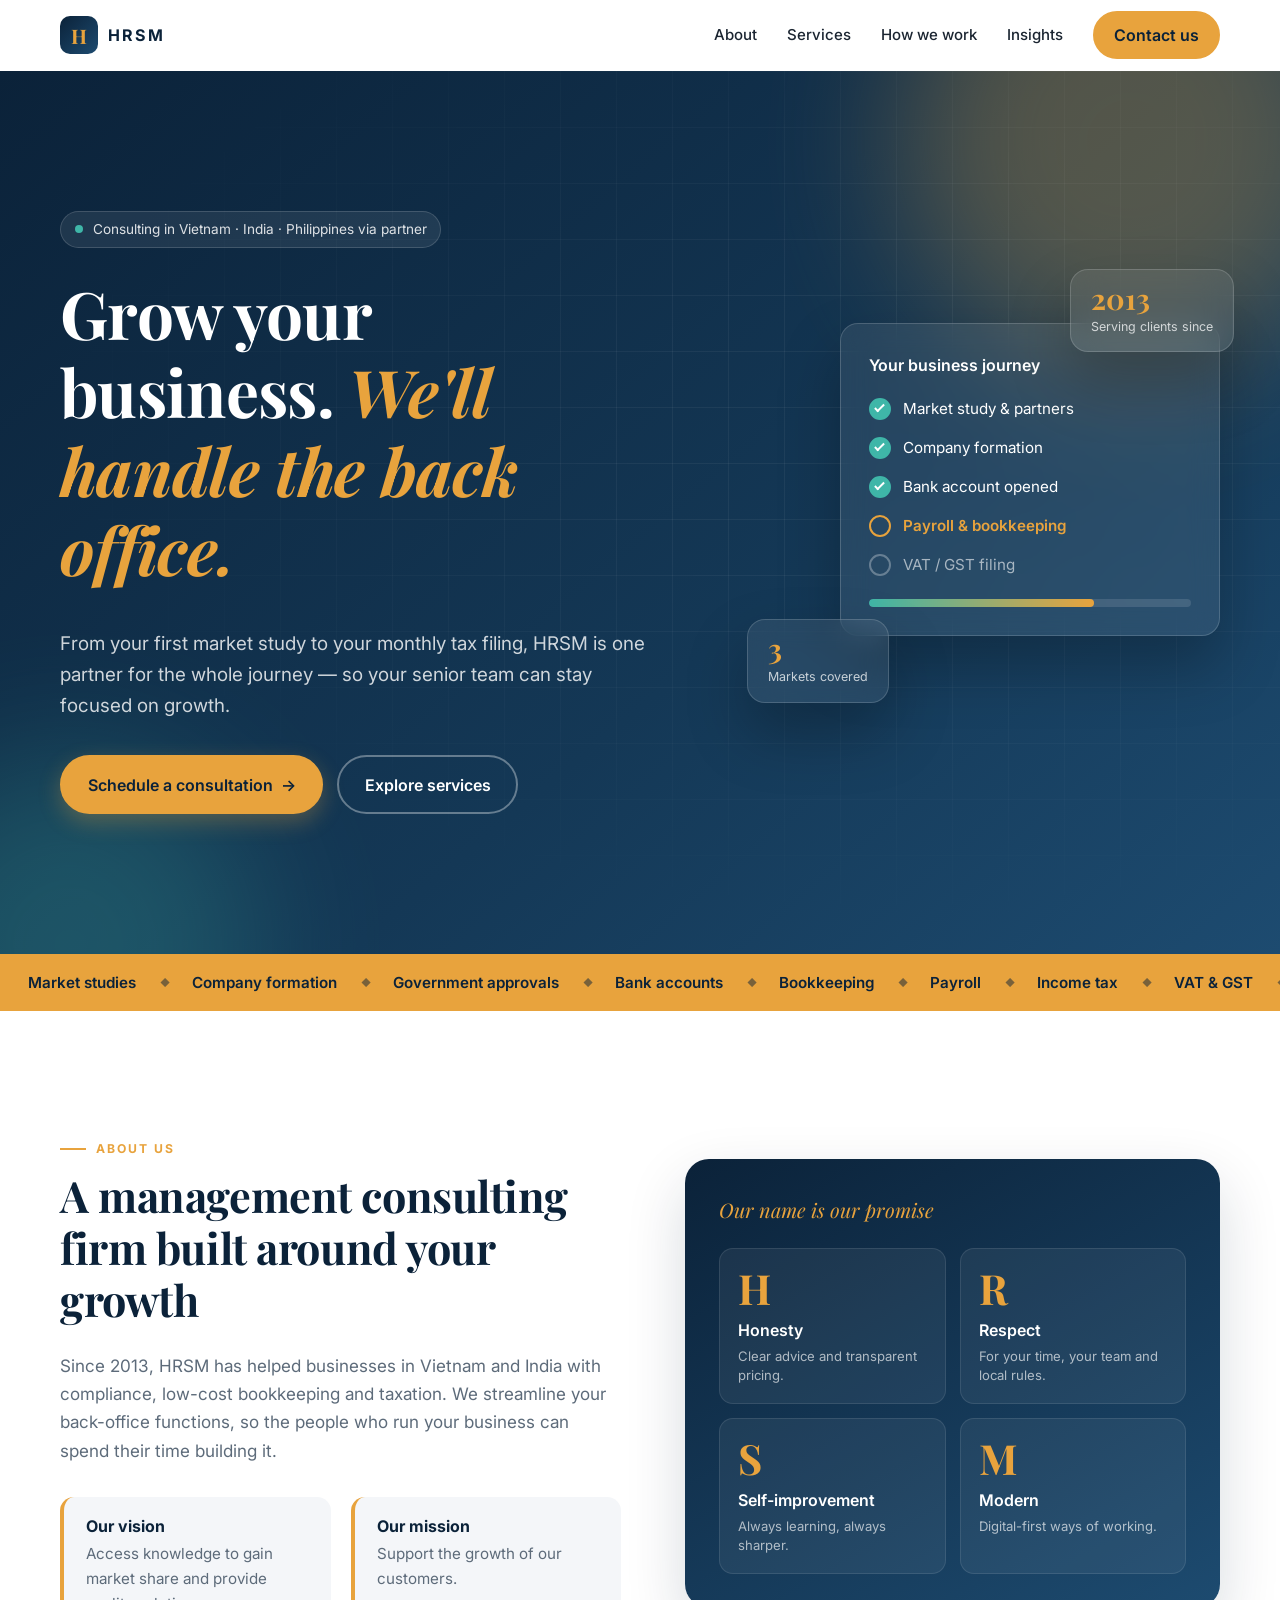
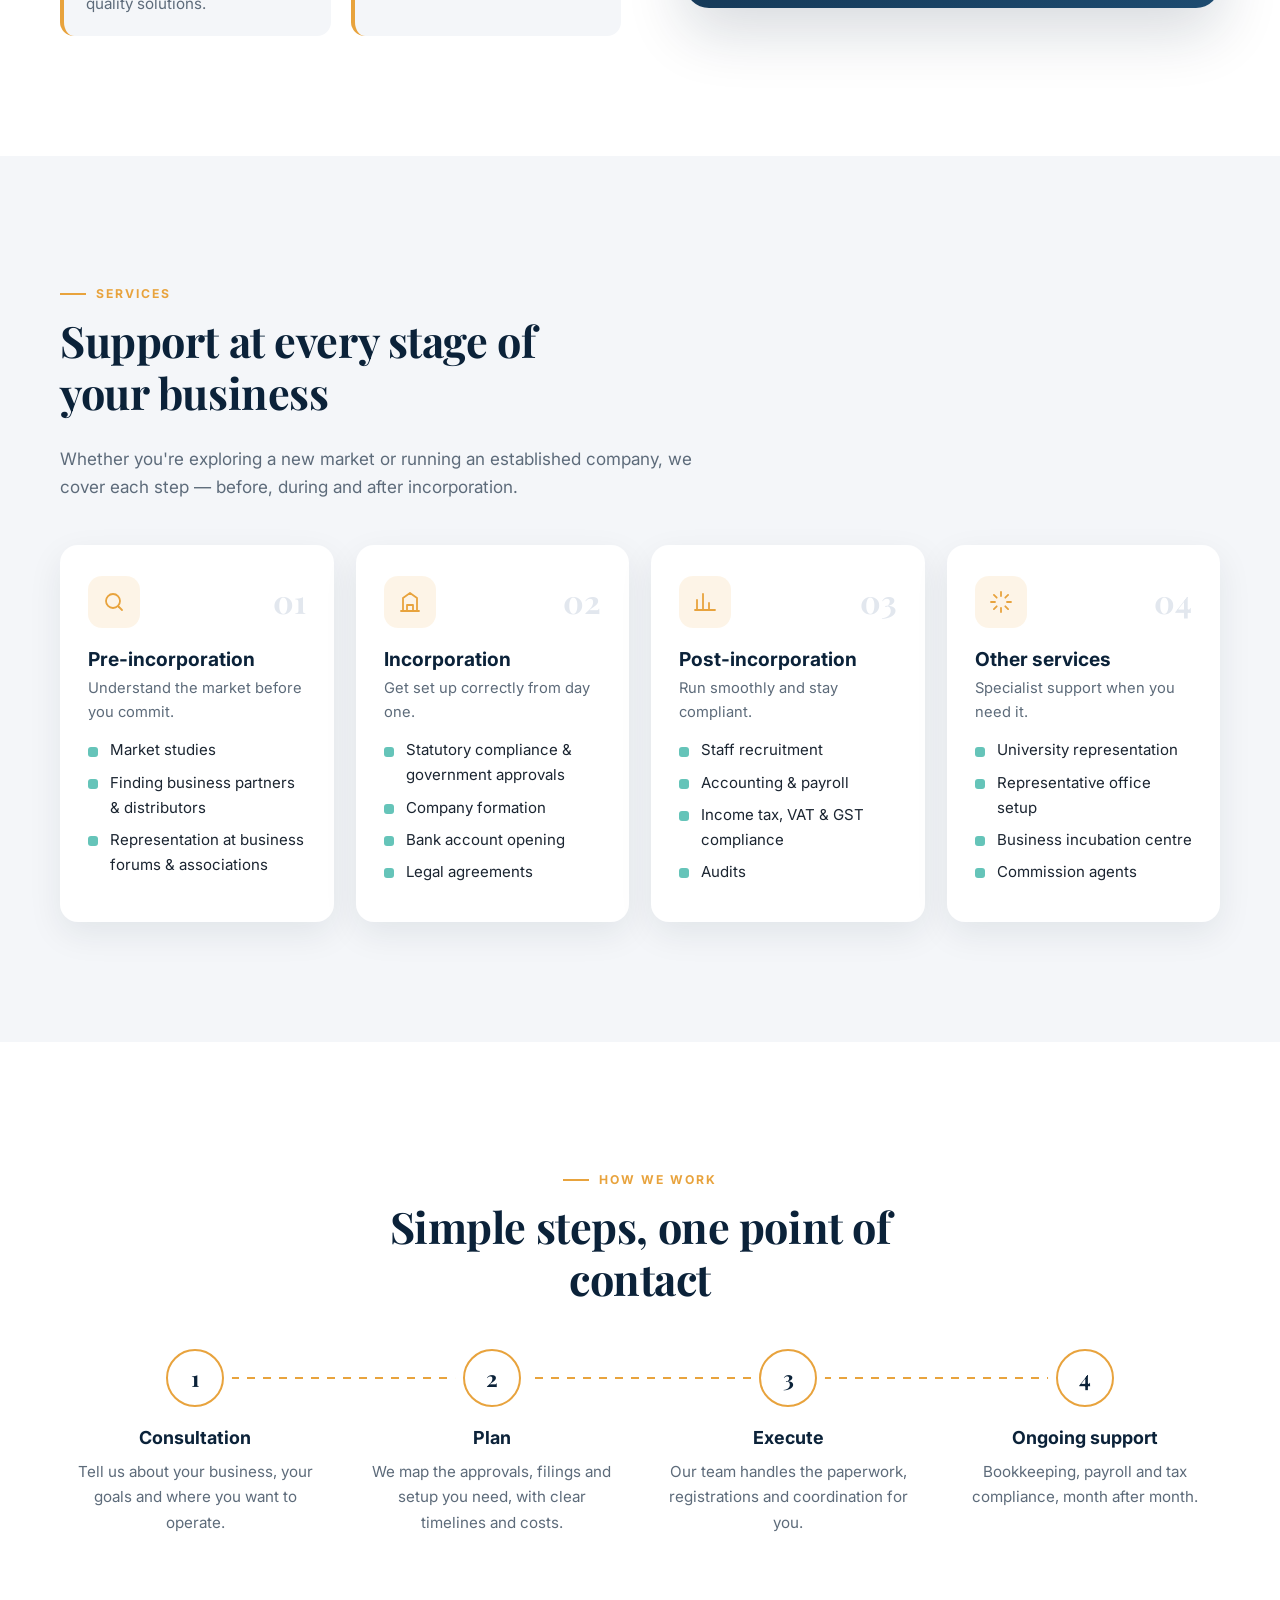
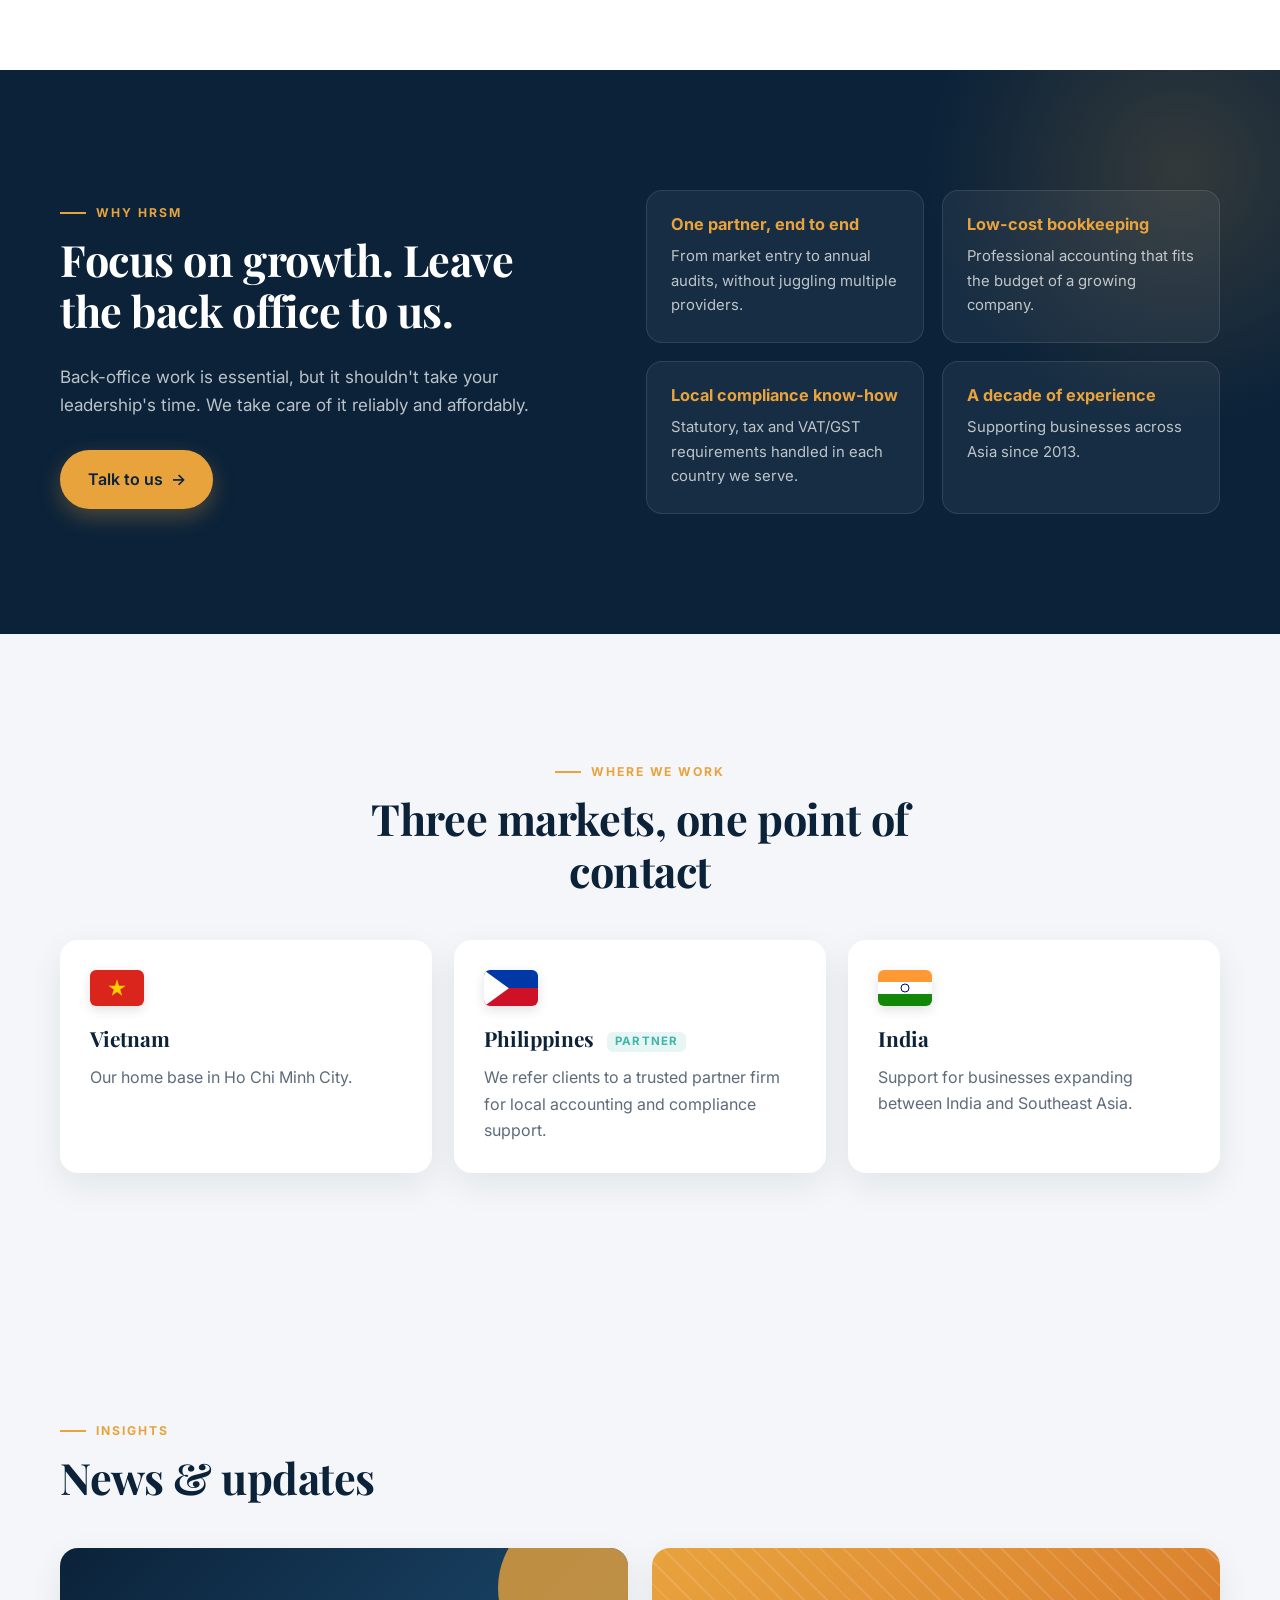
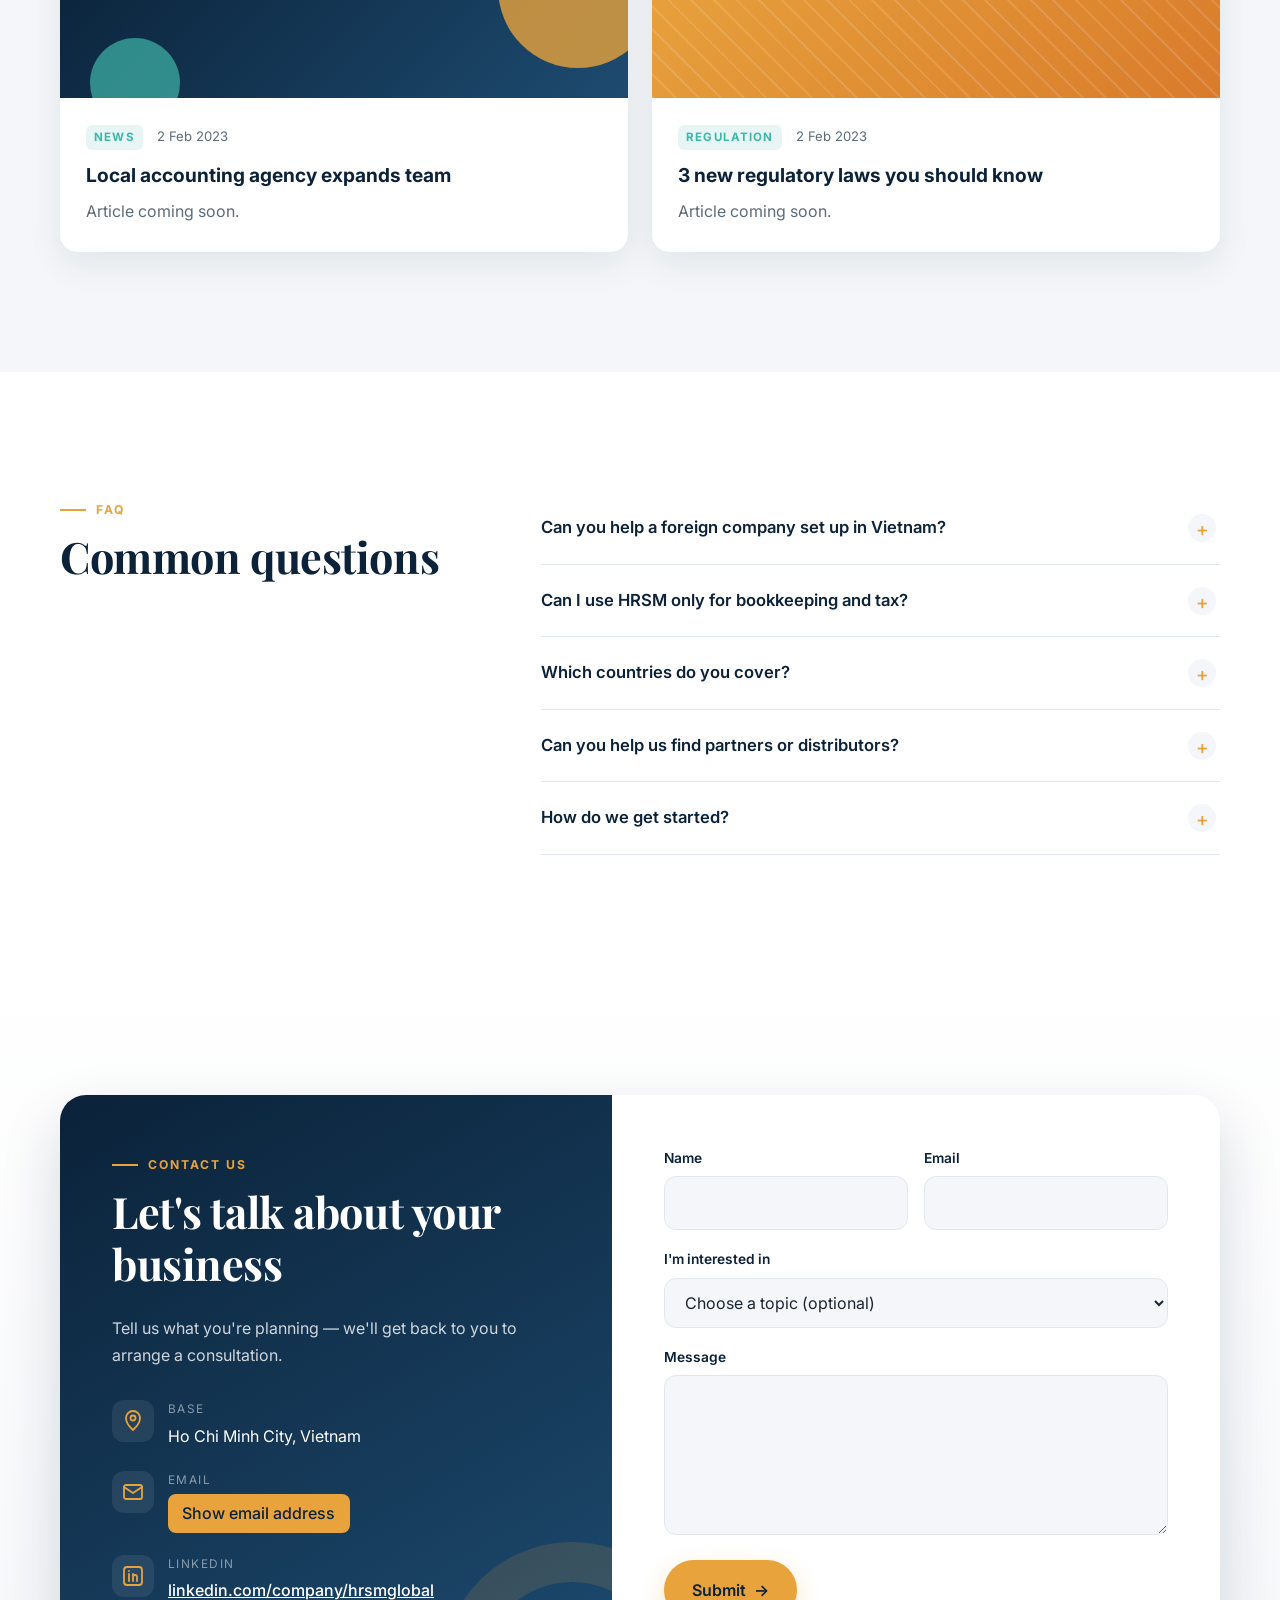
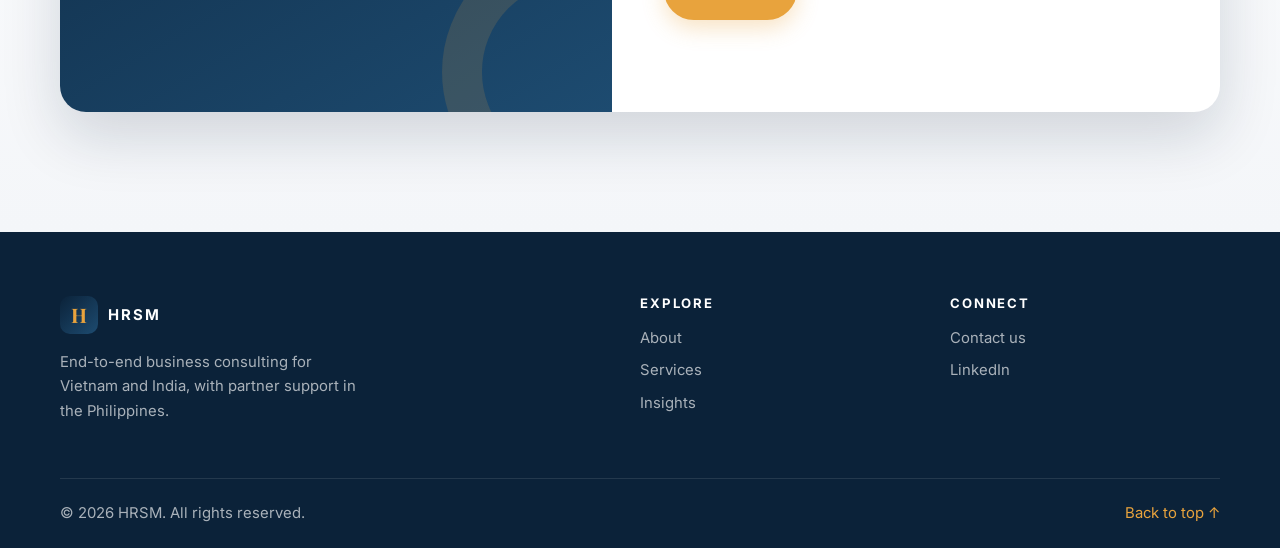
==== index.html @ 94ba3f68 "feat: remove team section until profiles are ready Co-Authored-By: Claude Opus 5.5 (1M context) <nor" ====
<!doctype html>
<html lang="en">
<head>
  <meta charset="utf-8">
  <meta name="viewport" content="width=device-width, initial-scale=1">
  <title>HRSM | End-to-end Business Consulting</title>
  <meta name="description" content="HRSM is a management consulting firm since 2013 serving clients in Vietnam and India, with partner support in the Philippines — market entry, company formation, bookkeeping, payroll and tax compliance.">
  <link rel="icon" href="assets/favicon.svg" type="image/svg+xml">
  <link rel="preconnect" href="https://fonts.googleapis.com">
  <link rel="preconnect" href="https://fonts.gstatic.com" crossorigin>
  <link href="https://fonts.googleapis.com/css2?family=Inter:wght@400;500;600;700&family=Playfair+Display:ital,wght@0,600;0,700;1,600&display=swap" rel="stylesheet">
  <link rel="stylesheet" href="css/styles.css">
  <script>document.documentElement.classList.add('js');</script>
</head>
<body>

<header class="site-header" id="top">
  <div class="container nav">
    <a href="#top" class="brand" aria-label="HRSM home">
      <span class="brand-mark">H</span><span class="brand-text">HRSM</span>
    </a>
    <button class="nav-toggle" aria-expanded="false" aria-controls="nav-menu" aria-label="Open menu">
      <span></span><span></span><span></span>
    </button>
    <nav id="nav-menu" class="nav-menu">
      <a href="#about">About</a>
      <a href="#services">Services</a>
      <a href="#process">How we work</a>
      <a href="#publications">Insights</a>
      <a href="#contact" class="btn btn-small">Contact us</a>
    </nav>
  </div>
</header>

<main>
  <!-- HERO -->
  <section class="hero">
    <div class="hero-bg" aria-hidden="true">
      <span class="blob blob-1"></span>
      <span class="blob blob-2"></span>
      <span class="grid-lines"></span>
    </div>
    <div class="container hero-inner">
      <div class="hero-copy">
        <p class="pill"><span class="dot"></span> Consulting in Vietnam · India · Philippines via partner</p>
        <h1>Grow your business. <em>We'll handle the back office.</em></h1>
        <p class="lead">From your first market study to your monthly tax filing, HRSM is one partner for the whole journey — so your senior team can stay focused on growth.</p>
        <div class="hero-actions">
          <a href="#contact" class="btn">Schedule a consultation <span aria-hidden="true">→</span></a>
          <a href="#services" class="btn btn-ghost">Explore services</a>
        </div>
      </div>

      <div class="hero-visual" aria-hidden="true">
        <div class="glass-card main-card">
          <p class="gc-title">Your business journey</p>
          <ol class="gc-steps">
            <li class="done"><span></span>Market study &amp; partners</li>
            <li class="done"><span></span>Company formation</li>
            <li class="done"><span></span>Bank account opened</li>
            <li class="active"><span></span>Payroll &amp; bookkeeping</li>
            <li><span></span>VAT / GST filing</li>
          </ol>
          <div class="gc-bar"><span></span></div>
        </div>
        <div class="glass-card badge-card float-a">
          <strong>2013</strong><small>Serving clients since</small>
        </div>
        <div class="glass-card badge-card float-b">
          <strong>3</strong><small>Markets covered</small>
        </div>
      </div>
    </div>
  </section>

  <!-- MARQUEE -->
  <div class="marquee" aria-label="Our areas of work">
    <div class="marquee-track">
      <span>Market studies</span><span>Company formation</span><span>Government approvals</span><span>Bank accounts</span><span>Bookkeeping</span><span>Payroll</span><span>Income tax</span><span>VAT &amp; GST</span><span>Audits</span><span>Recruitment</span><span>Representative offices</span><span>Business incubation</span>
      <span aria-hidden="true">Market studies</span><span aria-hidden="true">Company formation</span><span aria-hidden="true">Government approvals</span><span aria-hidden="true">Bank accounts</span><span aria-hidden="true">Bookkeeping</span><span aria-hidden="true">Payroll</span><span aria-hidden="true">Income tax</span><span aria-hidden="true">VAT &amp; GST</span><span aria-hidden="true">Audits</span><span aria-hidden="true">Recruitment</span><span aria-hidden="true">Representative offices</span><span aria-hidden="true">Business incubation</span>
    </div>
  </div>

  <!-- ABOUT / VALUES -->
  <section id="about" class="section">
    <div class="container about-grid">
      <div class="fade">
        <p class="eyebrow">About us</p>
        <h2>A management consulting firm built around your growth</h2>
        <p class="body-lg">Since 2013, HRSM has helped businesses in Vietnam and India with compliance, low-cost bookkeeping and taxation. We streamline your back-office functions, so the people who run your business can spend their time building it.</p>
        <div class="vm">
          <div>
            <h3>Our vision</h3>
            <p>Access knowledge to gain market share and provide quality solutions.</p>
          </div>
          <div>
            <h3>Our mission</h3>
            <p>Support the growth of our customers.</p>
          </div>
        </div>
      </div>

      <div class="values-wrap fade">
        <p class="values-caption">Our name is our promise</p>
        <div class="values-grid">
          <div class="value"><span class="letter">H</span><span class="word">Honesty</span><small>Clear advice and transparent pricing.</small></div>
          <div class="value"><span class="letter">R</span><span class="word">Respect</span><small>For your time, your team and local rules.</small></div>
          <div class="value"><span class="letter">S</span><span class="word">Self-improvement</span><small>Always learning, always sharper.</small></div>
          <div class="value"><span class="letter">M</span><span class="word">Modern</span><small>Digital-first ways of working.</small></div>
        </div>
      </div>
    </div>
  </section>

  <!-- SERVICES -->
  <section id="services" class="section section-alt">
    <div class="container">
      <div class="section-head fade">
        <p class="eyebrow">Services</p>
        <h2>Support at every stage of your business</h2>
        <p class="body-lg">Whether you're exploring a new market or running an established company, we cover each step — before, during and after incorporation.</p>
      </div>
      <div class="cards">
        <article class="card fade">
          <div class="card-top">
            <span class="icon"><svg viewBox="0 0 24 24"><circle cx="11" cy="11" r="7"/><path d="m20 20-3.5-3.5"/></svg></span>
            <span class="card-num">01</span>
          </div>
          <h3>Pre-incorporation</h3>
          <p class="card-sub">Understand the market before you commit.</p>
          <ul>
            <li>Market studies</li>
            <li>Finding business partners &amp; distributors</li>
            <li>Representation at business forums &amp; associations</li>
          </ul>
        </article>
        <article class="card fade">
          <div class="card-top">
            <span class="icon"><svg viewBox="0 0 24 24"><path d="M3 21h18M5 21V8l7-5 7 5v13M9 21v-6h6v6"/></svg></span>
            <span class="card-num">02</span>
          </div>
          <h3>Incorporation</h3>
          <p class="card-sub">Get set up correctly from day one.</p>
          <ul>
            <li>Statutory compliance &amp; government approvals</li>
            <li>Company formation</li>
            <li>Bank account opening</li>
            <li>Legal agreements</li>
          </ul>
        </article>
        <article class="card fade">
          <div class="card-top">
            <span class="icon"><svg viewBox="0 0 24 24"><path d="M4 20V10M10 20V4M16 20v-7M22 20H2"/></svg></span>
            <span class="card-num">03</span>
          </div>
          <h3>Post-incorporation</h3>
          <p class="card-sub">Run smoothly and stay compliant.</p>
          <ul>
            <li>Staff recruitment</li>
            <li>Accounting &amp; payroll</li>
            <li>Income tax, VAT &amp; GST compliance</li>
            <li>Audits</li>
          </ul>
        </article>
        <article class="card fade">
          <div class="card-top">
            <span class="icon"><svg viewBox="0 0 24 24"><path d="M12 2v4M12 18v4M4.9 4.9l2.8 2.8M16.3 16.3l2.8 2.8M2 12h4M18 12h4M4.9 19.1l2.8-2.8M16.3 7.7l2.8-2.8"/></svg></span>
            <span class="card-num">04</span>
          </div>
          <h3>Other services</h3>
          <p class="card-sub">Specialist support when you need it.</p>
          <ul>
            <li>University representation</li>
            <li>Representative office setup</li>
            <li>Business incubation centre</li>
            <li>Commission agents</li>
          </ul>
        </article>
      </div>
    </div>
  </section>

  <!-- PROCESS -->
  <section id="process" class="section">
    <div class="container">
      <div class="section-head center fade">
        <p class="eyebrow">How we work</p>
        <h2>Simple steps, one point of contact</h2>
      </div>
      <ol class="steps">
        <li class="step fade">
          <span class="step-num">1</span>
          <h3>Consultation</h3>
          <p>Tell us about your business, your goals and where you want to operate.</p>
        </li>
        <li class="step fade">
          <span class="step-num">2</span>
          <h3>Plan</h3>
          <p>We map the approvals, filings and setup you need, with clear timelines and costs.</p>
        </li>
        <li class="step fade">
          <span class="step-num">3</span>
          <h3>Execute</h3>
          <p>Our team handles the paperwork, registrations and coordination for you.</p>
        </li>
        <li class="step fade">
          <span class="step-num">4</span>
          <h3>Ongoing support</h3>
          <p>Bookkeeping, payroll and tax compliance, month after month.</p>
        </li>
      </ol>
    </div>
  </section>

  <!-- WHY US (dark) -->
  <section class="section why">
    <div class="container why-grid">
      <div class="fade">
        <p class="eyebrow">Why HRSM</p>
        <h2>Focus on growth. Leave the back office to us.</h2>
        <p class="body-lg">Back-office work is essential, but it shouldn't take your leadership's time. We take care of it reliably and affordably.</p>
        <a href="#contact" class="btn">Talk to us <span aria-hidden="true">→</span></a>
      </div>
      <div class="why-list">
        <div class="why-item fade">
          <h3>One partner, end to end</h3>
          <p>From market entry to annual audits, without juggling multiple providers.</p>
        </div>
        <div class="why-item fade">
          <h3>Low-cost bookkeeping</h3>
          <p>Professional accounting that fits the budget of a growing company.</p>
        </div>
        <div class="why-item fade">
          <h3>Local compliance know-how</h3>
          <p>Statutory, tax and VAT/GST requirements handled in each country we serve.</p>
        </div>
        <div class="why-item fade">
          <h3>A decade of experience</h3>
          <p>Supporting businesses across Asia since 2013.</p>
        </div>
      </div>
    </div>
  </section>

  <!-- COUNTRIES -->
  <section class="section section-alt">
    <div class="container">
      <div class="section-head center fade">
        <p class="eyebrow">Where we work</p>
        <h2>Three markets, one point of contact</h2>
      </div>
      <div class="countries">
        <article class="country fade">
          <span class="flag flag-vn" aria-hidden="true"></span>
          <h3>Vietnam</h3>
          <p>Our home base in Ho Chi Minh City.</p>
        </article>
        <article class="country fade">
          <span class="flag flag-ph" aria-hidden="true"></span>
          <h3>Philippines <span class="tag">Partner</span></h3>
          <p>We refer clients to a trusted partner firm for local accounting and compliance support.</p>
        </article>
        <article class="country fade">
          <span class="flag flag-in" aria-hidden="true"></span>
          <h3>India</h3>
          <p>Support for businesses expanding between India and Southeast Asia.</p>
        </article>
      </div>
    </div>
  </section>


  <!-- PUBLICATIONS -->
  <section id="publications" class="section section-alt">
    <div class="container">
      <div class="section-head fade">
        <p class="eyebrow">Insights</p>
        <h2>News &amp; updates</h2>
      </div>
      <div class="posts">
        <article class="post fade">
          <div class="post-art art-1" aria-hidden="true"></div>
          <div class="post-body">
            <span class="tag">News</span>
            <time datetime="2023-02-02">2 Feb 2023</time>
            <h3>Local accounting agency expands team</h3>
            <p class="muted">Article coming soon.</p>
          </div>
        </article>
        <article class="post fade">
          <div class="post-art art-2" aria-hidden="true"></div>
          <div class="post-body">
            <span class="tag">Regulation</span>
            <time datetime="2023-02-02">2 Feb 2023</time>
            <h3>3 new regulatory laws you should know</h3>
            <p class="muted">Article coming soon.</p>
          </div>
        </article>
      </div>
    </div>
  </section>

  <!-- FAQ -->
  <section class="section">
    <div class="container faq-wrap">
      <div class="section-head fade">
        <p class="eyebrow">FAQ</p>
        <h2>Common questions</h2>
      </div>
      <div class="faq fade">
        <details>
          <summary>Can you help a foreign company set up in Vietnam?</summary>
          <p>Yes. We support the full incorporation process — statutory compliance, government approvals, company formation, bank account opening and legal agreements.</p>
        </details>
        <details>
          <summary>Can I use HRSM only for bookkeeping and tax?</summary>
          <p>Absolutely. Many clients come to us for ongoing accounting, payroll, income tax and VAT/GST compliance alone.</p>
        </details>
        <details>
          <summary>Which countries do you cover?</summary>
          <p>We work directly with clients in Vietnam and India. For the Philippines, we refer you to a trusted partner firm.</p>
        </details>
        <details>
          <summary>Can you help us find partners or distributors?</summary>
          <p>Yes. Our pre-incorporation services include market studies, finding business partners and distributors, and representation at business forums and associations.</p>
        </details>
        <details>
          <summary>How do we get started?</summary>
          <p>Send us a message using the form below. We'll arrange a consultation to understand your needs.</p>
        </details>
      </div>
    </div>
  </section>

  <!-- CONTACT -->
  <section id="contact" class="section contact">
    <div class="container">
      <div class="contact-card fade">
        <div class="contact-info">
          <p class="eyebrow">Contact us</p>
          <h2>Let's talk about your business</h2>
          <p>Tell us what you're planning — we'll get back to you to arrange a consultation.</p>
          <ul class="contact-list">
            <li>
              <span class="ci-icon" aria-hidden="true"><svg viewBox="0 0 24 24"><path d="M12 21s-7-6.2-7-12a7 7 0 0 1 14 0c0 5.8-7 12-7 12z"/><circle cx="12" cy="9" r="2.5"/></svg></span>
              <div>
                <span class="label">Base</span>
                <address>Ho Chi Minh City, Vietnam</address>
              </div>
            </li>
            <li>
              <span class="ci-icon" aria-hidden="true"><svg viewBox="0 0 24 24"><rect x="3" y="5" width="18" height="14" rx="2"/><path d="m3 7 9 6 9-6"/></svg></span>
              <div>
                <span class="label">Email</span>
                <!-- Address lives only in js/main.js (encoded) and is shown after a real click -->
                <button type="button" class="reveal" id="email-reveal">Show email address</button>
              </div>
            </li>
            <li>
              <span class="ci-icon" aria-hidden="true"><svg viewBox="0 0 24 24"><rect x="3" y="3" width="18" height="18" rx="3"/><path d="M8 10v7M8 7v.01M12 17v-4a2 2 0 0 1 4 0v4M12 10v7"/></svg></span>
              <div>
                <span class="label">LinkedIn</span>
                <a href="https://www.linkedin.com/company/hrsmglobal" target="_blank" rel="noopener">linkedin.com/company/hrsmglobal</a>
              </div>
            </li>
          </ul>
        </div>

        <form class="contact-form" id="contact-form" novalidate>
          <!-- Honeypot: hidden from people, bots fill it in and get ignored -->
          <div class="hp" aria-hidden="true">
            <label for="website">Leave this empty</label>
            <input id="website" name="website" type="text" tabindex="-1" autocomplete="off">
          </div>
          <div class="field-row">
            <div class="field">
              <label for="name">Name</label>
              <input id="name" name="name" type="text" autocomplete="name" required>
            </div>
            <div class="field">
              <label for="email">Email</label>
              <input id="email" name="email" type="email" autocomplete="email" required>
            </div>
          </div>
          <div class="field">
            <label for="subject">I'm interested in</label>
            <select id="subject" name="subject">
              <option value="">Choose a topic (optional)</option>
              <option>Market entry / pre-incorporation</option>
              <option>Company formation</option>
              <option>Accounting &amp; payroll</option>
              <option>Tax, VAT &amp; GST compliance</option>
              <option>Recruitment</option>
              <option>Other</option>
            </select>
          </div>
          <div class="field">
            <label for="message">Message</label>
            <textarea id="message" name="message" rows="5" required></textarea>
          </div>
          <button type="submit" class="btn">Submit <span aria-hidden="true">→</span></button>
          <p class="form-status" role="status" aria-live="polite"></p>
        </form>
      </div>
    </div>
  </section>
</main>

<footer class="site-footer">
  <div class="container footer-grid">
    <div>
      <a href="#top" class="brand brand-light">
        <span class="brand-mark">H</span><span class="brand-text">HRSM</span>
      </a>
      <p>End-to-end business consulting for Vietnam and India, with partner support in the Philippines.</p>
    </div>
    <div>
      <h4>Explore</h4>
      <a href="#about">About</a>
      <a href="#services">Services</a>
      <a href="#publications">Insights</a>
    </div>
    <div>
      <h4>Connect</h4>
      <a href="#contact">Contact us</a>
      <a href="https://www.linkedin.com/company/hrsmglobal" target="_blank" rel="noopener">LinkedIn</a>
    </div>
  </div>
  <div class="container footer-bottom">
    <p>&copy; <span id="year">2026</span> HRSM. All rights reserved.</p>
    <a href="#top">Back to top ↑</a>
  </div>
</footer>

<script src="js/main.js" defer></script>
</body>
</html>
---- css/styles.css ----
:root {
  --navy: #0b2239;
  --navy-2: #143856;
  --navy-3: #1d4b70;
  --gold: #e8a33d;
  --gold-2: #f4c27a;
  --teal: #3fb6a8;
  --ink: #1b2531;
  --muted: #5d6b7a;
  --bg: #ffffff;
  --bg-alt: #f4f6f9;
  --line: #e2e7ee;
  --radius: 18px;
  --shadow: 0 12px 34px rgba(11, 34, 57, 0.08);
  --shadow-lg: 0 24px 60px rgba(11, 34, 57, 0.16);
  --serif: "Playfair Display", Georgia, serif;
  --sans: "Inter", system-ui, -apple-system, "Segoe UI", sans-serif;
  --ease: cubic-bezier(.2, .7, .2, 1);
}

*, *::before, *::after { box-sizing: border-box; }
html { scroll-behavior: smooth; scroll-padding-top: 80px; }
body {
  margin: 0;
  font-family: var(--sans);
  color: var(--ink);
  background: var(--bg);
  line-height: 1.65;
  -webkit-font-smoothing: antialiased;
  overflow-x: hidden;
}
h1, h2, h3, h4 { line-height: 1.2; margin: 0 0 0.6em; }
h1, h2 { font-family: var(--serif); color: var(--navy); letter-spacing: -0.01em; }
h2 { font-size: clamp(1.8rem, 3.4vw, 2.7rem); max-width: 20ch; }
h3 { font-size: 1.12rem; }
p { margin: 0 0 1em; }
a { color: var(--navy-2); }
.muted { color: var(--muted); font-weight: 400; }
.body-lg { font-size: 1.07rem; color: var(--muted); max-width: 60ch; }

.container { width: min(1160px, 100% - 32px); margin-inline: auto; }
.section { padding: clamp(72px, 10vw, 120px) 0; position: relative; }
.section-alt { background: var(--bg-alt); }
.section-head { margin-bottom: 44px; }
.section-head.center { text-align: center; }
.section-head.center h2 { margin-inline: auto; }
.eyebrow {
  display: inline-flex; align-items: center; gap: 10px;
  text-transform: uppercase; letter-spacing: 0.16em;
  font-size: 0.76rem; font-weight: 700; color: var(--gold);
  margin-bottom: 0.9em;
}
.eyebrow::before { content: ""; width: 26px; height: 2px; background: currentColor; }

/* Buttons */
.btn {
  display: inline-flex; align-items: center; gap: 8px;
  background: var(--gold); color: var(--navy);
  font: inherit; font-weight: 600; text-decoration: none;
  padding: 0.9em 1.6em; border-radius: 999px;
  border: 2px solid var(--gold); cursor: pointer;
  box-shadow: 0 8px 22px rgba(232, 163, 61, 0.3);
  transition: transform .2s var(--ease), box-shadow .2s, background .2s;
}
.btn span { transition: transform .2s var(--ease); }
.btn:hover { transform: translateY(-2px); background: var(--gold-2); box-shadow: 0 12px 28px rgba(232, 163, 61, 0.4); }
.btn:hover span { transform: translateX(4px); }
.btn-ghost { background: transparent; color: #fff; border-color: rgba(255,255,255,.35); box-shadow: none; }
.btn-ghost:hover { background: rgba(255,255,255,.08); box-shadow: none; }
.btn-small { padding: .55em 1.2em; box-shadow: none; }

/* Header */
.site-header {
  position: sticky; top: 0; z-index: 50;
  background: rgba(255,255,255,.85);
  backdrop-filter: blur(12px); -webkit-backdrop-filter: blur(12px);
  border-bottom: 1px solid transparent;
  transition: border-color .3s, box-shadow .3s;
}
.site-header.scrolled { border-color: var(--line); box-shadow: 0 6px 24px rgba(11,34,57,.06); }
.nav { display: flex; align-items: center; justify-content: space-between; height: 70px; }
.brand { display: flex; align-items: center; gap: 10px; text-decoration: none; }
.brand-mark {
  width: 38px; height: 38px; border-radius: 10px;
  display: grid; place-items: center;
  background: linear-gradient(135deg, var(--navy), var(--navy-3));
  color: var(--gold); font-family: var(--serif); font-weight: 700; font-size: 1.25rem;
}
.brand-text { font-weight: 700; letter-spacing: .14em; color: var(--navy); }
.nav-menu { display: flex; align-items: center; gap: 30px; }
.nav-menu a:not(.btn) {
  position: relative; text-decoration: none; color: var(--ink);
  font-weight: 500; font-size: .94rem;
}
.nav-menu a:not(.btn)::after {
  content: ""; position: absolute; left: 0; bottom: -6px; height: 2px; width: 100%;
  background: var(--gold); transform: scaleX(0); transform-origin: left;
  transition: transform .25s var(--ease);
}
.nav-menu a:not(.btn):hover::after { transform: scaleX(1); }
.nav-toggle { display: none; background: none; border: 0; padding: 8px; cursor: pointer; }
.nav-toggle span { display: block; width: 22px; height: 2px; background: var(--navy); margin: 5px 0; transition: transform .25s, opacity .25s; }
.nav-toggle[aria-expanded="true"] span:nth-child(1) { transform: translateY(7px) rotate(45deg); }
.nav-toggle[aria-expanded="true"] span:nth-child(2) { opacity: 0; }
.nav-toggle[aria-expanded="true"] span:nth-child(3) { transform: translateY(-7px) rotate(-45deg); }

/* Hero */
.hero {
  position: relative; overflow: hidden; color: #fff;
  background: linear-gradient(140deg, var(--navy) 0%, var(--navy-2) 60%, var(--navy-3) 100%);
  padding: clamp(80px, 11vw, 140px) 0 clamp(90px, 11vw, 140px);
}
.hero-bg { position: absolute; inset: 0; pointer-events: none; }
.blob { position: absolute; border-radius: 50%; filter: blur(70px); opacity: .55; animation: drift 18s ease-in-out infinite alternate; }
.blob-1 { width: 460px; height: 460px; background: var(--gold); top: -160px; right: -80px; opacity: .3; }
.blob-2 { width: 380px; height: 380px; background: var(--teal); bottom: -180px; left: -120px; opacity: .25; animation-delay: -6s; }
.grid-lines {
  position: absolute; inset: 0;
  background-image:
    linear-gradient(rgba(255,255,255,.05) 1px, transparent 1px),
    linear-gradient(90deg, rgba(255,255,255,.05) 1px, transparent 1px);
  background-size: 56px 56px;
  mask-image: radial-gradient(ellipse at 70% 40%, #000 20%, transparent 70%);
  -webkit-mask-image: radial-gradient(ellipse at 70% 40%, #000 20%, transparent 70%);
}
@keyframes drift { to { transform: translate(40px, 30px) scale(1.1); } }

.hero-inner { position: relative; display: grid; grid-template-columns: 1.15fr 1fr; gap: 56px; align-items: center; }
.pill {
  display: inline-flex; align-items: center; gap: 10px;
  padding: .45em 1em; border-radius: 999px;
  background: rgba(255,255,255,.08); border: 1px solid rgba(255,255,255,.15);
  font-size: .85rem; color: rgba(255,255,255,.85); margin-bottom: 26px;
}
.dot { width: 8px; height: 8px; border-radius: 50%; background: var(--teal); box-shadow: 0 0 0 0 rgba(63,182,168,.7); animation: pulse 2s infinite; }
@keyframes pulse { 70% { box-shadow: 0 0 0 10px rgba(63,182,168,0); } 100% { box-shadow: 0 0 0 0 rgba(63,182,168,0); } }
.hero h1 { color: #fff; font-size: clamp(2.3rem, 5.4vw, 4.1rem); max-width: 15ch; }
.hero h1 em { font-style: italic; color: var(--gold); }
.hero .lead { font-size: clamp(1rem, 1.5vw, 1.18rem); max-width: 52ch; color: rgba(255,255,255,.8); }
.hero-actions { display: flex; flex-wrap: wrap; gap: 14px; margin-top: 34px; }

/* Hero visual */
.hero-visual { position: relative; min-height: 380px; }
.glass-card {
  background: rgba(255,255,255,.08);
  border: 1px solid rgba(255,255,255,.16);
  backdrop-filter: blur(14px); -webkit-backdrop-filter: blur(14px);
  border-radius: var(--radius);
  box-shadow: 0 30px 60px rgba(0,0,0,.25);
}
.main-card { position: relative; max-width: 380px; margin-left: auto; padding: 28px; }
.gc-title { font-weight: 600; margin-bottom: 18px; color: #fff; }
.gc-steps { list-style: none; padding: 0; margin: 0 0 22px; display: grid; gap: 14px; }
.gc-steps li { display: flex; align-items: center; gap: 12px; color: rgba(255,255,255,.6); font-size: .95rem; }
.gc-steps li span {
  flex: 0 0 22px; height: 22px; border-radius: 50%;
  border: 2px solid rgba(255,255,255,.3); position: relative;
}
.gc-steps li.done { color: #fff; }
.gc-steps li.done span { background: var(--teal); border-color: var(--teal); }
.gc-steps li.done span::after {
  content: ""; position: absolute; left: 6px; top: 2px; width: 5px; height: 10px;
  border: solid #fff; border-width: 0 2px 2px 0; transform: rotate(45deg);
}
.gc-steps li.active { color: var(--gold); font-weight: 600; }
.gc-steps li.active span { border-color: var(--gold); animation: pulse-gold 1.8s infinite; }
@keyframes pulse-gold { 0% { box-shadow: 0 0 0 0 rgba(232,163,61,.6); } 70% { box-shadow: 0 0 0 9px rgba(232,163,61,0); } 100% { box-shadow: 0 0 0 0 rgba(232,163,61,0); } }
.gc-bar { height: 8px; border-radius: 99px; background: rgba(255,255,255,.12); overflow: hidden; }
.gc-bar span { display: block; height: 100%; width: 70%; border-radius: inherit; background: linear-gradient(90deg, var(--teal), var(--gold)); animation: grow 2.2s var(--ease) both .4s; }
@keyframes grow { from { width: 0; } }
.badge-card { position: absolute; padding: 14px 20px; display: flex; flex-direction: column; }
.badge-card strong { font-family: var(--serif); font-size: 1.8rem; color: var(--gold); line-height: 1; }
.badge-card small { color: rgba(255,255,255,.75); font-size: .78rem; margin-top: 4px; }
.float-a { top: -54px; right: -14px; animation: float 6s ease-in-out infinite; }
.float-b { bottom: 0; left: 40px; animation: float 7s ease-in-out infinite -3s; }
@keyframes float { 50% { transform: translateY(-12px); } }

/* Marquee */
.marquee { background: var(--gold); overflow: hidden; padding: 16px 0; }
.marquee-track { display: flex; width: max-content; animation: scroll 40s linear infinite; }
.marquee-track span {
  color: var(--navy); font-weight: 600; font-size: .95rem; white-space: nowrap;
  padding: 0 28px; position: relative;
}
.marquee-track span::after { content: "◆"; position: absolute; right: -6px; font-size: .6rem; top: 50%; transform: translateY(-50%); opacity: .5; }
.marquee:hover .marquee-track { animation-play-state: paused; }
@keyframes scroll { to { transform: translateX(-50%); } }

/* About */
.about-grid { display: grid; grid-template-columns: 1.05fr 1fr; gap: 64px; align-items: center; }
.vm { display: grid; grid-template-columns: 1fr 1fr; gap: 20px; margin-top: 32px; }
.vm > div { padding: 20px 22px; border-radius: 14px; background: var(--bg-alt); border-left: 4px solid var(--gold); }
.vm h3 { color: var(--navy); margin-bottom: .3em; font-size: 1rem; }
.vm p { margin: 0; color: var(--muted); font-size: .95rem; }
.values-wrap { background: linear-gradient(150deg, var(--navy), var(--navy-3)); border-radius: 24px; padding: 34px; box-shadow: var(--shadow-lg); }
.values-caption { color: var(--gold); font-family: var(--serif); font-style: italic; font-size: 1.25rem; margin-bottom: 22px; }
.values-grid { display: grid; grid-template-columns: 1fr 1fr; gap: 14px; }
.value {
  background: rgba(255,255,255,.06); border: 1px solid rgba(255,255,255,.1);
  border-radius: 14px; padding: 18px; display: flex; flex-direction: column;
  transition: background .25s, transform .25s var(--ease);
}
.value:hover { background: rgba(255,255,255,.12); transform: translateY(-3px); }
.value .letter { font-family: var(--serif); font-size: 2.6rem; font-weight: 700; color: var(--gold); line-height: 1; }
.value .word { color: #fff; font-weight: 600; margin: 8px 0 4px; }
.value small { color: rgba(255,255,255,.65); font-size: .82rem; line-height: 1.45; }

/* Services */
.cards { display: grid; grid-template-columns: repeat(auto-fit, minmax(250px, 1fr)); gap: 22px; }
.card {
  position: relative; background: #fff; border-radius: var(--radius);
  padding: 30px 28px; box-shadow: var(--shadow); overflow: hidden;
  transition: transform .3s var(--ease), box-shadow .3s;
}
.card::before {
  content: ""; position: absolute; inset: 0 0 auto 0; height: 4px;
  background: linear-gradient(90deg, var(--gold), var(--teal));
  transform: scaleX(0); transform-origin: left; transition: transform .35s var(--ease);
}
.card:hover { transform: translateY(-6px); box-shadow: var(--shadow-lg); }
.card:hover::before { transform: scaleX(1); }
.card-top { display: flex; justify-content: space-between; align-items: center; margin-bottom: 20px; }
.icon {
  width: 52px; height: 52px; border-radius: 14px;
  display: grid; place-items: center;
  background: rgba(232,163,61,.12); color: var(--gold);
  transition: background .3s, color .3s;
}
.card:hover .icon { background: var(--navy); color: var(--gold); }
.icon svg, .ci-icon svg { width: 24px; height: 24px; fill: none; stroke: currentColor; stroke-width: 1.8; stroke-linecap: round; stroke-linejoin: round; }
.card-num { font-family: var(--serif); font-size: 2rem; font-weight: 700; color: var(--line); }
.card h3 { color: var(--navy); margin-bottom: .25em; font-size: 1.2rem; }
.card-sub { color: var(--muted); font-size: .92rem; margin-bottom: 14px; }
.card ul { list-style: none; margin: 0; padding: 0; }
.card li { position: relative; padding-left: 22px; margin-bottom: .5em; font-size: .94rem; }
.card li::before {
  content: ""; position: absolute; left: 0; top: .55em; width: 10px; height: 10px;
  border-radius: 3px; background: var(--teal); opacity: .8;
}

/* Process */
.steps { list-style: none; margin: 0; padding: 0; display: grid; grid-template-columns: repeat(4, 1fr); gap: 26px; position: relative; }
.steps::before {
  content: ""; position: absolute; top: 28px; left: 12%; right: 12%; height: 2px;
  background: repeating-linear-gradient(90deg, var(--gold) 0 8px, transparent 8px 16px);
}
.step { position: relative; text-align: center; padding: 0 8px; }
.step-num {
  position: relative; z-index: 1;
  width: 58px; height: 58px; margin: 0 auto 20px;
  display: grid; place-items: center; border-radius: 50%;
  background: #fff; border: 2px solid var(--gold);
  font-family: var(--serif); font-size: 1.4rem; font-weight: 700; color: var(--navy);
  box-shadow: 0 0 0 8px #fff;
  transition: background .3s, color .3s;
}
.step:hover .step-num { background: var(--gold); }
.step h3 { color: var(--navy); }
.step p { color: var(--muted); font-size: .95rem; }

/* Why (dark) */
.why { background: var(--navy); color: #fff; overflow: hidden; }
.why::before {
  content: ""; position: absolute; width: 600px; height: 600px; right: -200px; top: -200px;
  background: radial-gradient(circle, rgba(232,163,61,.18), transparent 60%);
}
.why h2 { color: #fff; }
.why .body-lg { color: rgba(255,255,255,.72); margin-bottom: 30px; }
.why-grid { position: relative; display: grid; grid-template-columns: 1fr 1.1fr; gap: 64px; align-items: center; }
.why-list { display: grid; grid-template-columns: 1fr 1fr; gap: 18px; }
.why-item {
  padding: 24px; border-radius: 16px;
  background: rgba(255,255,255,.05); border: 1px solid rgba(255,255,255,.1);
  transition: border-color .3s, transform .3s var(--ease);
}
.why-item:hover { border-color: var(--gold); transform: translateY(-4px); }
.why-item h3 { color: var(--gold); font-size: 1.02rem; }
.why-item p { color: rgba(255,255,255,.72); font-size: .93rem; margin: 0; }

/* Countries */
.countries { display: grid; grid-template-columns: repeat(3, 1fr); gap: 22px; }
.country {
  background: #fff; border-radius: var(--radius); padding: 30px; box-shadow: var(--shadow);
  transition: transform .3s var(--ease);
}
.country:hover { transform: translateY(-5px); }
.country h3 .tag { vertical-align: middle; margin-left: 8px; font-family: var(--sans); }
.country h3 { color: var(--navy); font-size: 1.3rem; font-family: var(--serif); }
.country p { color: var(--muted); margin: 0; }
.flag { display: block; width: 54px; height: 36px; border-radius: 6px; margin-bottom: 20px; box-shadow: 0 4px 12px rgba(0,0,0,.12); position: relative; overflow: hidden; }
.flag-vn { background: #da251d; }
.flag-vn::after {
  content: ""; position: absolute; left: 50%; top: 50%; width: 18px; height: 18px; transform: translate(-50%, -50%);
  background: #ffcd00;
  clip-path: polygon(50% 0, 61% 35%, 98% 35%, 68% 57%, 79% 91%, 50% 70%, 21% 91%, 32% 57%, 2% 35%, 39% 35%);
}
.flag-ph { background: linear-gradient(#0038a8 0 50%, #ce1126 50% 100%); }
.flag-ph::after { content: ""; position: absolute; inset: 0; background: #fff; clip-path: polygon(0 0, 46% 50%, 0 100%); }
.flag-in { background: linear-gradient(#ff9933 0 33.3%, #fff 33.3% 66.6%, #138808 66.6% 100%); }
.flag-in::after { content: ""; position: absolute; left: 50%; top: 50%; width: 9px; height: 9px; transform: translate(-50%, -50%); border: 1.5px solid #000080; border-radius: 50%; }

/* Team */
.team { display: grid; gap: 24px; max-width: 720px; }
.member {
  display: flex; gap: 22px; background: #fff;
  border: 1px solid var(--line); border-radius: var(--radius); padding: 30px;
  transition: box-shadow .3s, border-color .3s;
}
.member:hover { box-shadow: var(--shadow); border-color: transparent; }
.avatar {
  flex: 0 0 78px; height: 78px; border-radius: 50%;
  display: grid; place-items: center;
  background: linear-gradient(135deg, var(--navy), var(--navy-3)); color: var(--gold);
  font-family: var(--serif); font-size: 1.5rem; font-weight: 700;
  box-shadow: 0 0 0 4px #fff, 0 0 0 6px var(--gold);
}
.member h3 { color: var(--navy); margin-bottom: .2em; }
.member .role { color: var(--gold); font-weight: 600; font-size: .9rem; margin-bottom: .7em; }
.member p { color: var(--muted); }
.member-link { font-weight: 600; text-decoration: none; color: var(--navy-2); }
.member-link:hover { color: var(--gold); }

/* Publications */
.posts { display: grid; grid-template-columns: repeat(auto-fit, minmax(300px, 1fr)); gap: 24px; }
.post { background: #fff; border-radius: var(--radius); overflow: hidden; box-shadow: var(--shadow); transition: transform .3s var(--ease), box-shadow .3s; }
.post:hover { transform: translateY(-5px); box-shadow: var(--shadow-lg); }
.post-art { height: 150px; position: relative; overflow: hidden; }
.art-1 { background: linear-gradient(135deg, var(--navy), var(--navy-3)); }
.art-1::before, .art-1::after { content: ""; position: absolute; border-radius: 50%; }
.art-1::before { width: 160px; height: 160px; right: -30px; top: -40px; background: var(--gold); opacity: .8; }
.art-1::after { width: 90px; height: 90px; left: 30px; bottom: -30px; background: var(--teal); opacity: .7; }
.art-2 {
  background:
    repeating-linear-gradient(45deg, rgba(255,255,255,.12) 0 2px, transparent 2px 16px),
    linear-gradient(135deg, var(--gold), #d97b2b);
}
.post-body { padding: 24px 26px 28px; }
.tag { display: inline-block; font-size: .72rem; font-weight: 700; text-transform: uppercase; letter-spacing: .1em; color: var(--teal); background: rgba(63,182,168,.12); padding: .25em .7em; border-radius: 6px; margin-right: 10px; }
.post time { font-size: .82rem; color: var(--muted); }
.post h3 { margin-top: .7em; color: var(--navy); font-size: 1.2rem; }
.post p { margin: 0; }

/* FAQ */
.faq-wrap { display: grid; grid-template-columns: 1fr 1.6fr; gap: 56px; align-items: start; }
.faq details { border-bottom: 1px solid var(--line); }
.faq summary {
  list-style: none; cursor: pointer; padding: 22px 40px 22px 0; position: relative;
  font-weight: 600; color: var(--navy); font-size: 1.04rem;
}
.faq summary::-webkit-details-marker { display: none; }
.faq summary::after {
  content: "+"; position: absolute; right: 4px; top: 50%; transform: translateY(-50%);
  width: 28px; height: 28px; border-radius: 50%; display: grid; place-items: center;
  background: var(--bg-alt); color: var(--gold); font-size: 1.2rem; font-weight: 500;
  transition: transform .3s var(--ease), background .3s;
}
.faq details[open] summary::after { transform: translateY(-50%) rotate(45deg); background: var(--gold); color: var(--navy); }
.faq details p { color: var(--muted); padding: 0 40px 22px 0; margin: 0; }

/* Contact */
.contact { background: linear-gradient(180deg, var(--bg) 0%, var(--bg-alt) 100%); }
.contact-card {
  display: grid; grid-template-columns: 1fr 1.1fr; overflow: hidden;
  border-radius: 26px; box-shadow: var(--shadow-lg); background: #fff;
}
.contact-info {
  position: relative; padding: clamp(32px, 5vw, 52px);
  background: linear-gradient(150deg, var(--navy), var(--navy-3)); color: rgba(255,255,255,.8);
  overflow: hidden;
}
.contact-info::after {
  content: ""; position: absolute; width: 260px; height: 260px; right: -90px; bottom: -90px;
  border-radius: 50%; border: 40px solid rgba(232,163,61,.15);
}
.contact-info h2 { color: #fff; }
.contact-list { list-style: none; padding: 0; margin: 32px 0 0; display: grid; gap: 22px; position: relative; z-index: 1; }
.contact-list li { display: flex; gap: 14px; align-items: flex-start; }
.ci-icon { flex: 0 0 42px; height: 42px; border-radius: 12px; display: grid; place-items: center; background: rgba(255,255,255,.08); color: var(--gold); }
.contact-list .label { display: block; font-size: .74rem; text-transform: uppercase; letter-spacing: .12em; color: rgba(255,255,255,.5); margin-bottom: 3px; }
.contact-list address { font-style: normal; color: #fff; }
.contact-list a { color: #fff; font-weight: 500; word-break: break-word; }
.contact-list a:hover { color: var(--gold); }
.reveal {
  font: inherit; font-weight: 500; color: var(--navy);
  background: var(--gold); border: 0; border-radius: 8px;
  padding: .4em .9em; cursor: pointer; transition: background .2s;
}
.reveal:hover { background: var(--gold-2); }

.contact-form { position: relative; padding: clamp(32px, 5vw, 52px); display: grid; gap: 18px; align-content: start; }
.field-row { display: grid; grid-template-columns: 1fr 1fr; gap: 16px; }
.field label { display: block; font-weight: 600; font-size: .86rem; margin-bottom: 7px; color: var(--navy); }
.field input, .field textarea, .field select {
  width: 100%; font: inherit; color: var(--ink);
  padding: .8em 1em; border: 1.5px solid var(--line); border-radius: 12px; background: var(--bg-alt);
  transition: border-color .2s, background .2s, box-shadow .2s;
}
.field textarea { resize: vertical; }
.field input:focus, .field textarea:focus, .field select:focus {
  outline: none; border-color: var(--gold); background: #fff; box-shadow: 0 0 0 4px rgba(232,163,61,.15);
}
.contact-form .btn { justify-self: start; }
.form-status { margin: 0; color: var(--navy-2); font-weight: 500; min-height: 1.4em; }
.hp { position: absolute; left: -9999px; width: 1px; height: 1px; overflow: hidden; }

/* Footer */
.site-footer { background: var(--navy); color: rgba(255,255,255,.65); padding: 64px 0 0; font-size: .93rem; }
.footer-grid { display: grid; grid-template-columns: 2fr 1fr 1fr; gap: 40px; padding-bottom: 40px; }
.footer-grid p { max-width: 34ch; margin-top: 16px; }
.footer-grid h4 { color: #fff; font-size: .82rem; text-transform: uppercase; letter-spacing: .14em; margin-bottom: 14px; }
.footer-grid a:not(.brand) { display: block; color: rgba(255,255,255,.65); text-decoration: none; margin-bottom: 8px; }
.footer-grid a:not(.brand):hover { color: var(--gold); }
.brand-light .brand-text { color: #fff; }
.footer-bottom { display: flex; justify-content: space-between; flex-wrap: wrap; gap: 12px; padding: 22px 0; border-top: 1px solid rgba(255,255,255,.1); }
.footer-bottom p { margin: 0; }
.footer-bottom a { color: var(--gold); text-decoration: none; }

:focus-visible { outline: 2px solid var(--gold); outline-offset: 3px; }

/* Scroll reveal (only when JS is running, so content is never hidden without it) */
.js .fade { opacity: 0; transform: translateY(26px); transition: opacity .7s var(--ease), transform .7s var(--ease); }
.js .fade.in { opacity: 1; transform: none; }

/* Responsive */
@media (max-width: 960px) {
  .hero-inner, .about-grid, .why-grid, .faq-wrap, .contact-card { grid-template-columns: 1fr; }
  .hero-visual { min-height: 340px; max-width: 420px; }
  .main-card { margin: 30px auto 0; }
  .steps { grid-template-columns: 1fr 1fr; row-gap: 40px; }
  .steps::before { display: none; }
  .countries { grid-template-columns: 1fr; }
  .faq-wrap { gap: 0; }
}
@media (max-width: 860px) {
  .nav-toggle { display: block; }
  .nav-menu {
    position: absolute; top: 70px; left: 0; right: 0;
    flex-direction: column; align-items: stretch; gap: 0;
    background: #fff; border-bottom: 1px solid var(--line);
    display: none; padding: 8px 16px 18px; box-shadow: 0 16px 30px rgba(11,34,57,.08);
  }
  .nav-menu.open { display: flex; }
  .nav-menu a:not(.btn) { padding: 13px 0; border-bottom: 1px solid var(--line); }
  .nav-menu a:not(.btn)::after { display: none; }
  .nav-menu .btn { margin-top: 14px; justify-content: center; }
}
@media (max-width: 600px) {
  .vm, .values-grid, .why-list, .field-row, .steps { grid-template-columns: 1fr; }
  .team { grid-template-columns: 1fr; }
  .member { flex-direction: column; }
  .footer-grid { grid-template-columns: 1fr 1fr; }
  .footer-grid > div:first-child { grid-column: 1 / -1; }
  .float-b { left: auto; right: 0; }
}
@media (prefers-reduced-motion: reduce) {
  html { scroll-behavior: auto; }
  *, *::before, *::after { animation: none !important; transition: none !important; }
  .js .fade { opacity: 1; transform: none; }
}
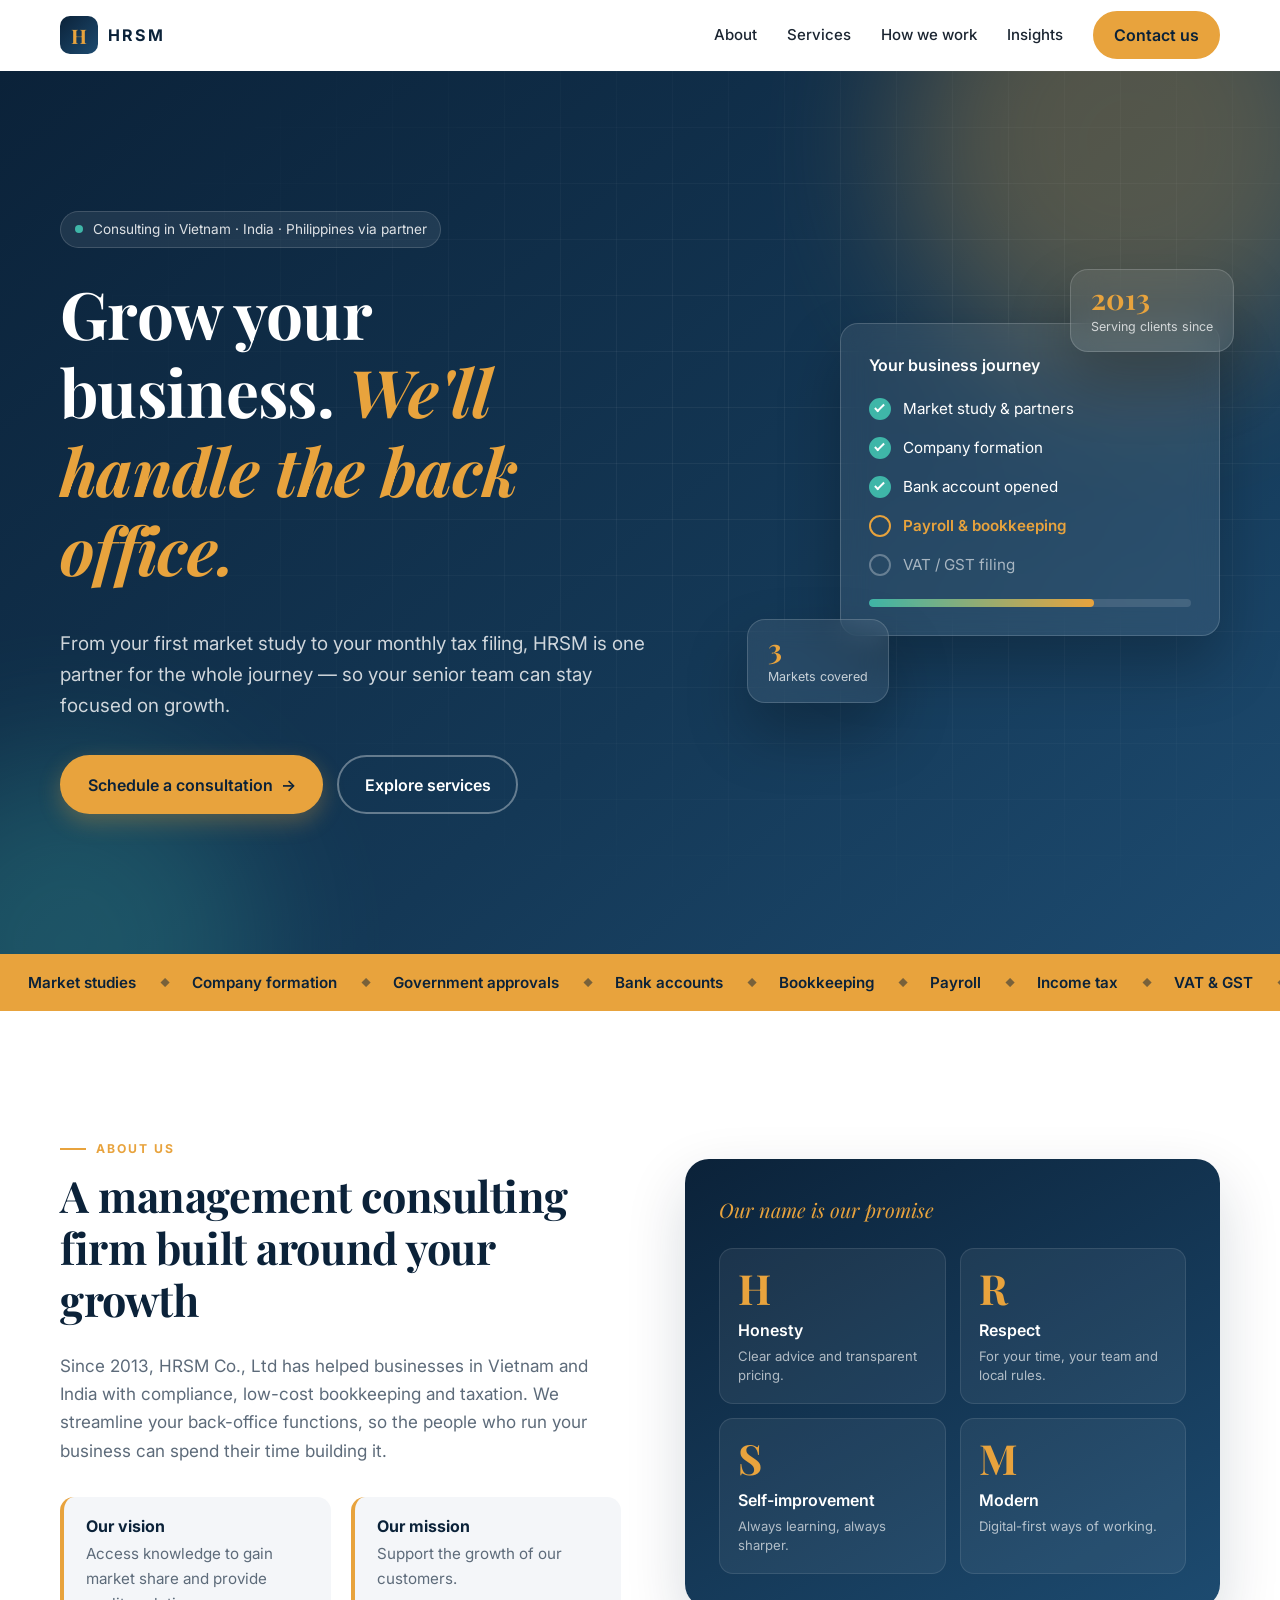
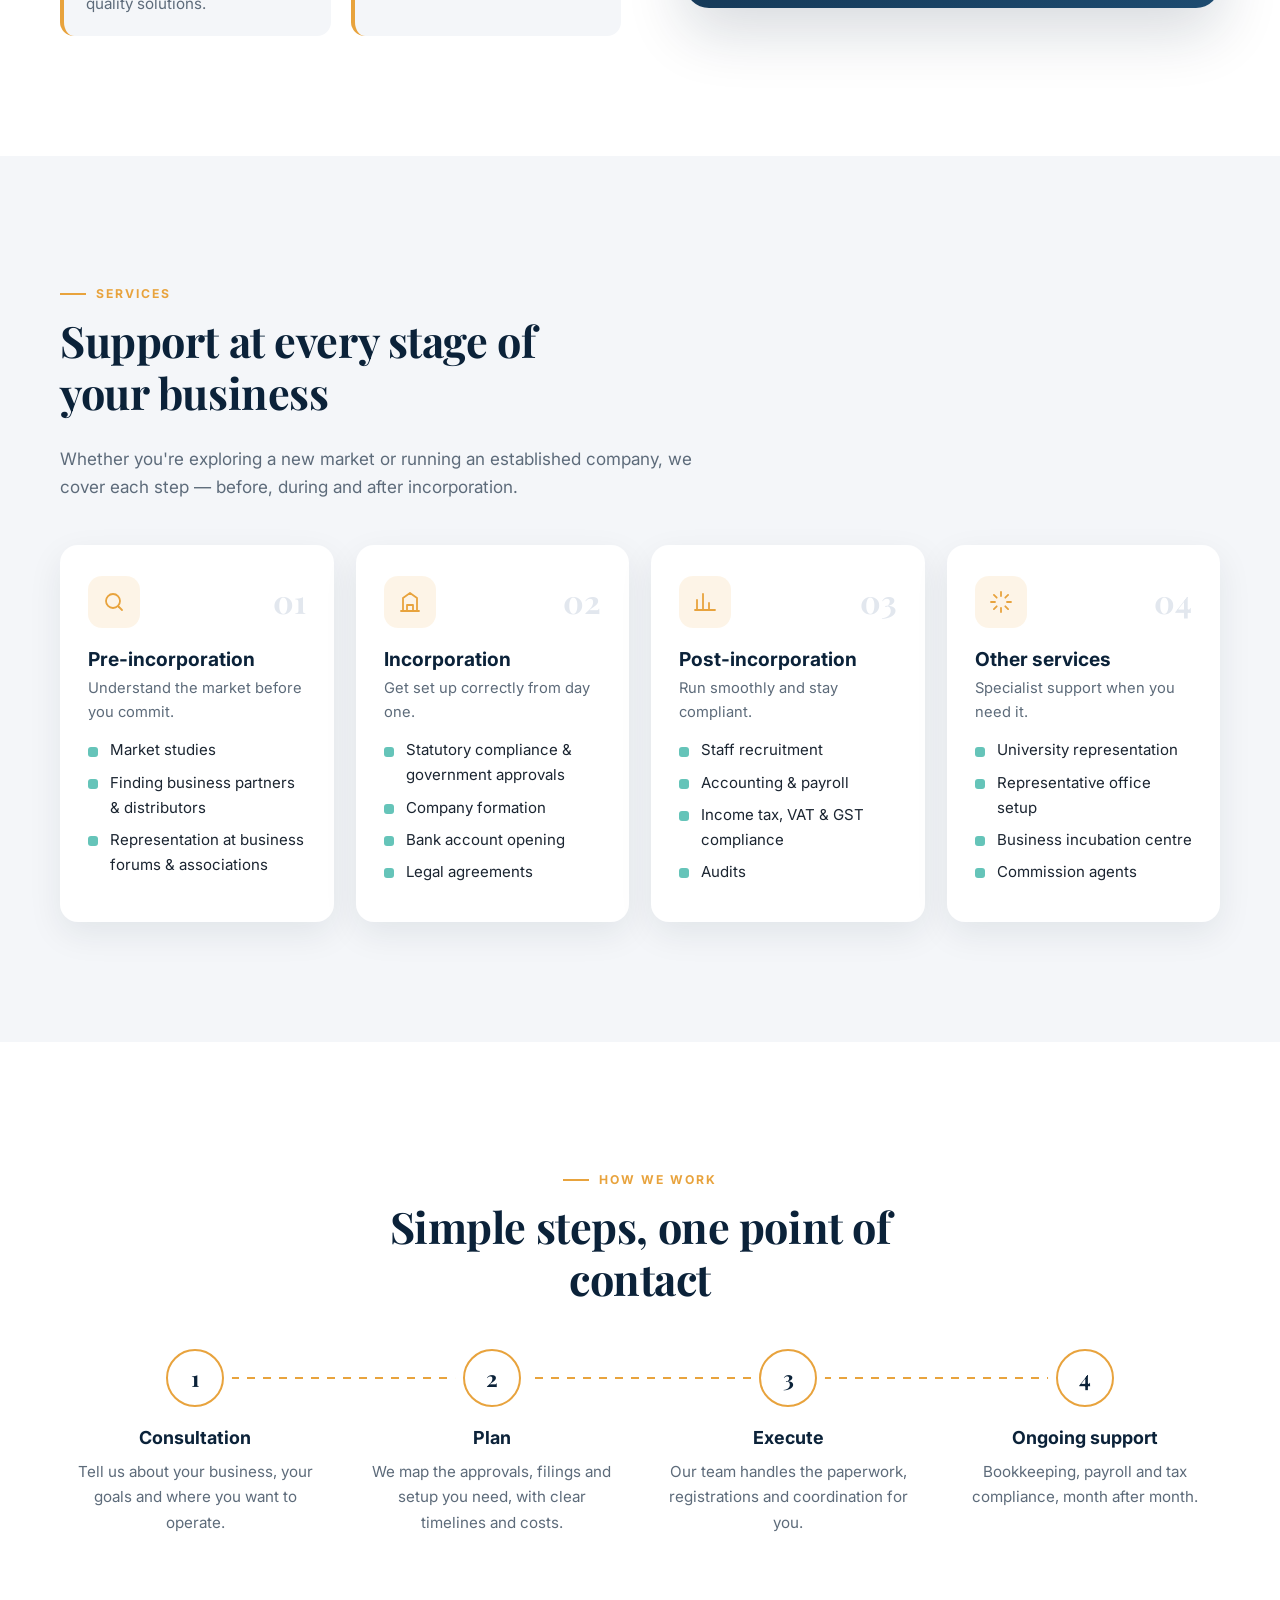
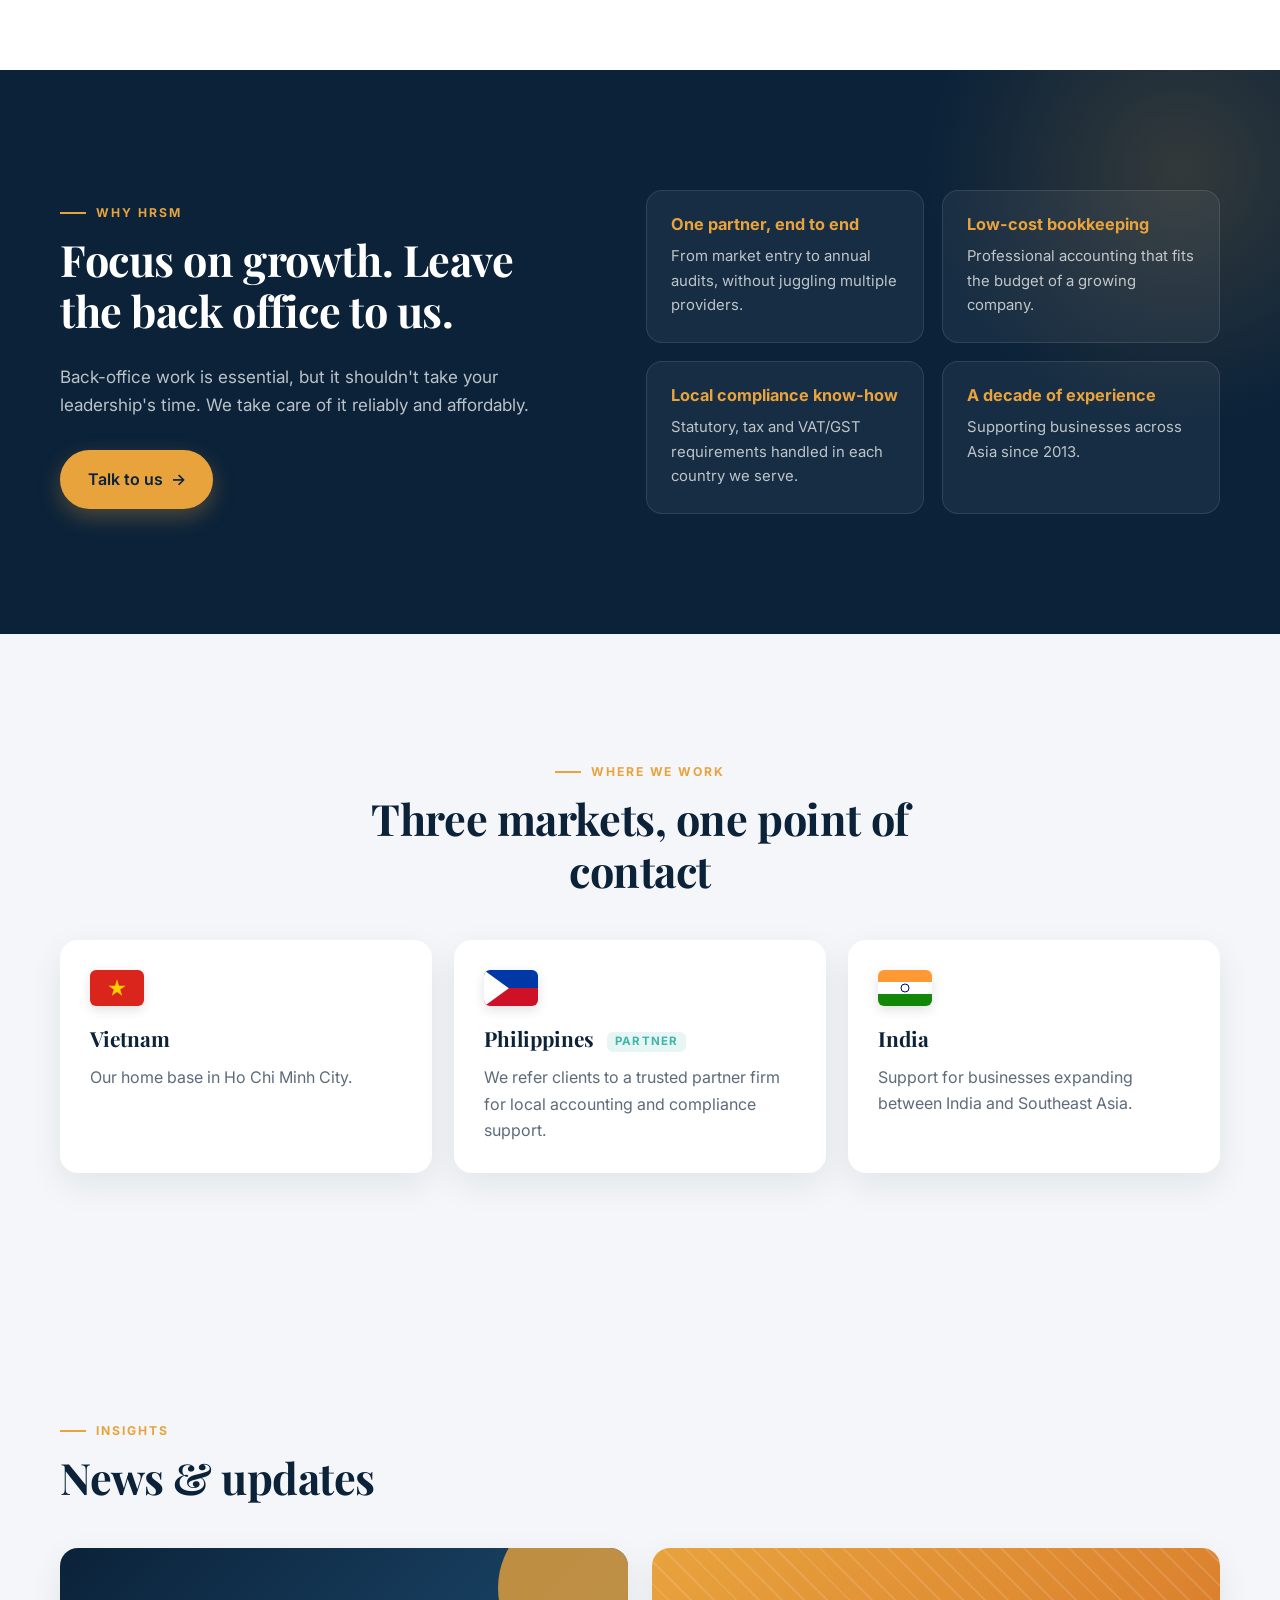
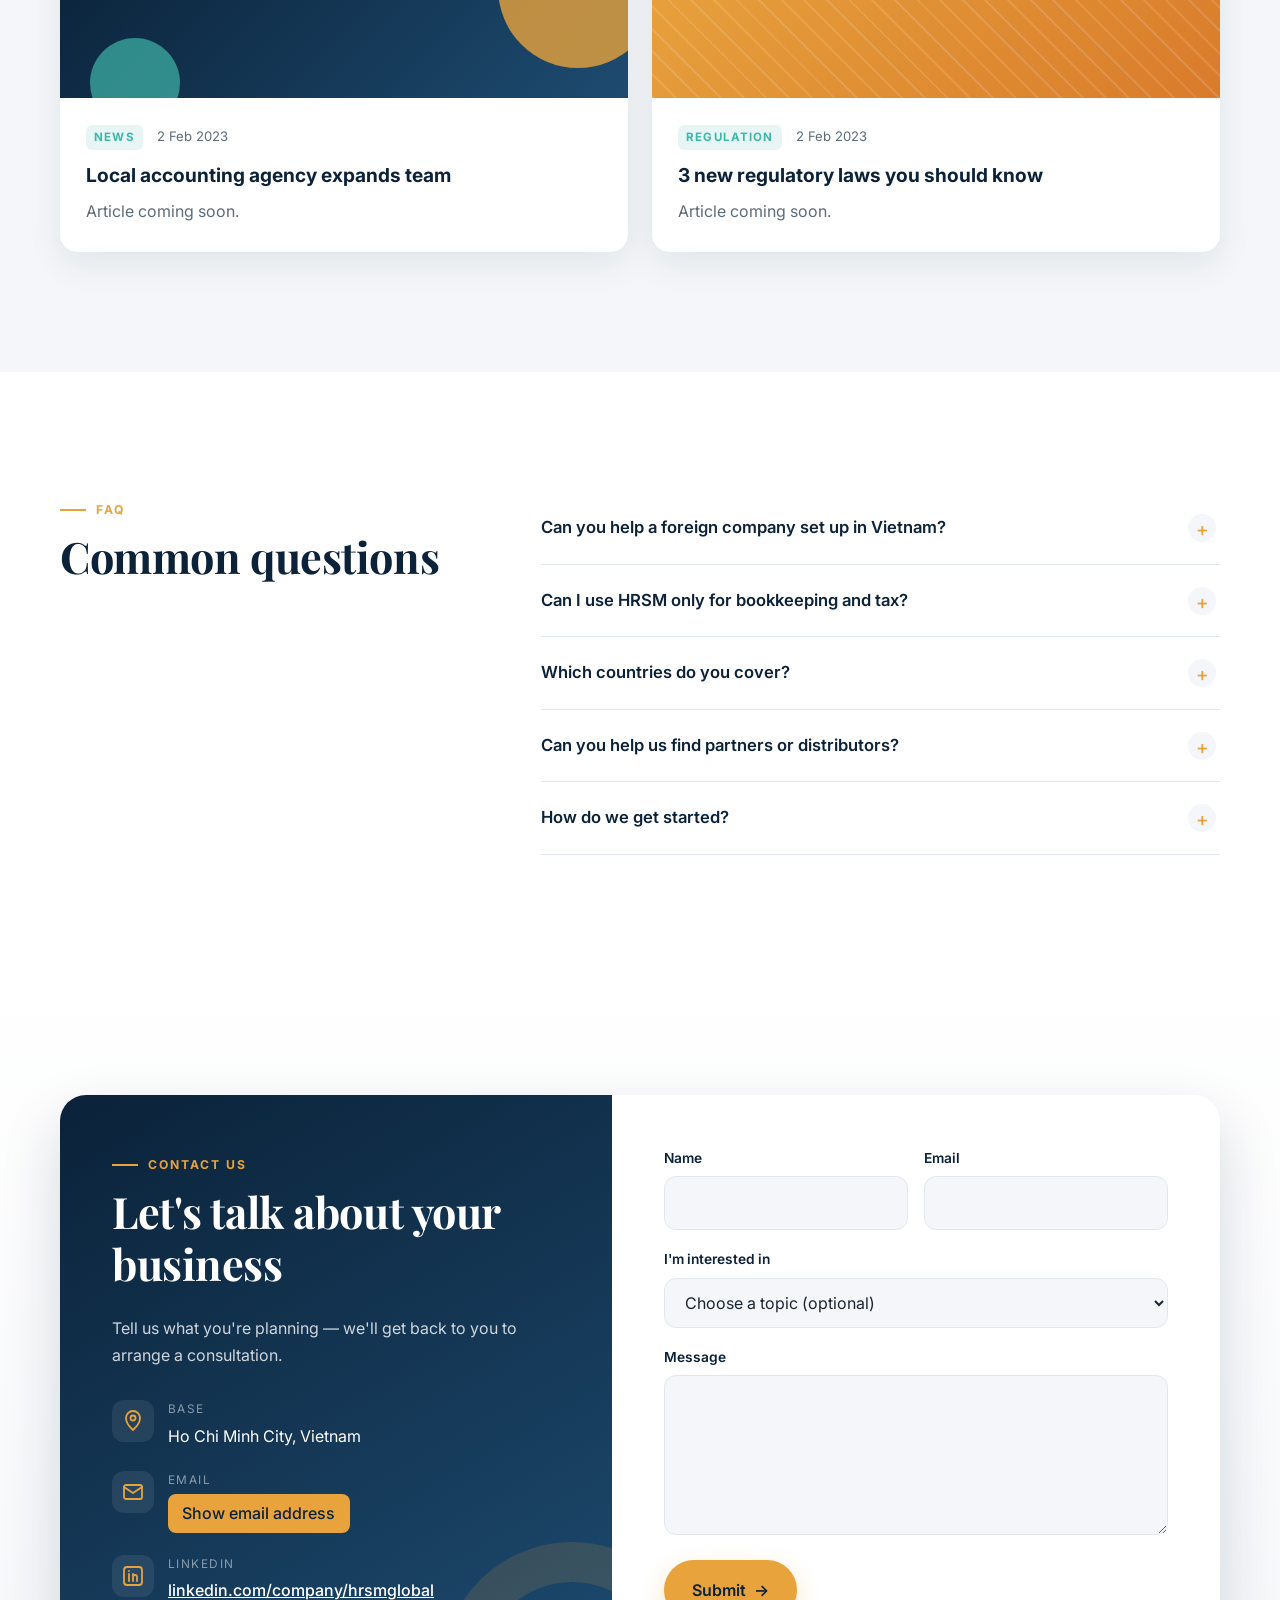
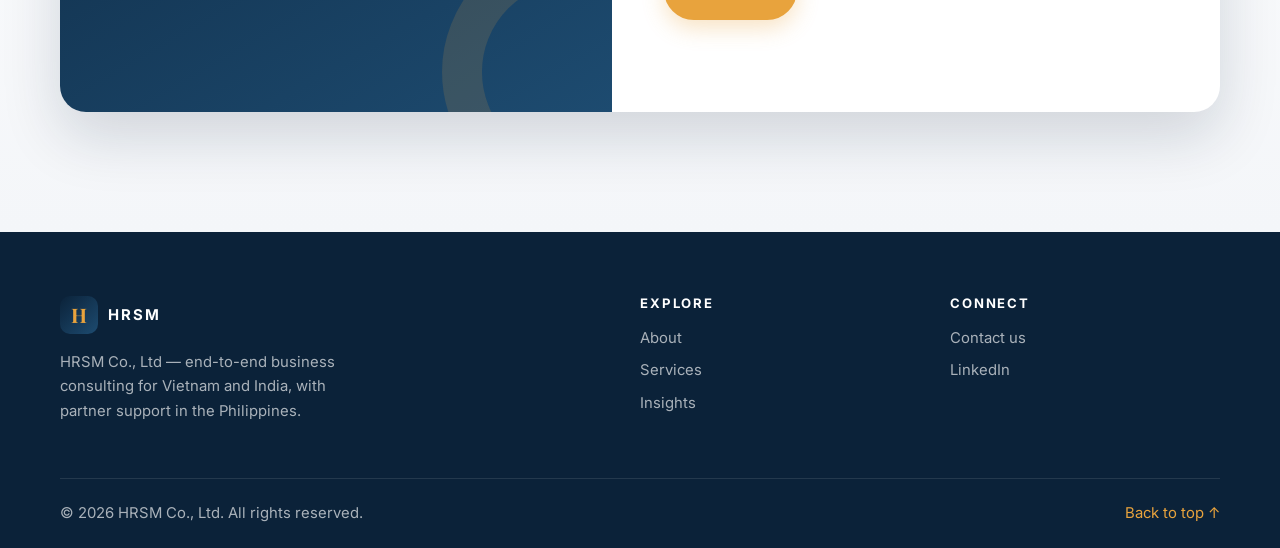
==== commit cf74100d: "content: use legal name HRSM Co., Ltd in formal mentions Co-Authored-By: Claude Opus 5.5 (1M context" ====
--- a/index.html
+++ b/index.html
@@ -3,8 +3,8 @@
 <head>
   <meta charset="utf-8">
   <meta name="viewport" content="width=device-width, initial-scale=1">
-  <title>HRSM | End-to-end Business Consulting</title>
-  <meta name="description" content="HRSM is a management consulting firm since 2013 serving clients in Vietnam and India, with partner support in the Philippines — market entry, company formation, bookkeeping, payroll and tax compliance.">
+  <title>HRSM Co., Ltd | End-to-end Business Consulting</title>
+  <meta name="description" content="HRSM Co., Ltd is a management consulting firm since 2013 serving clients in Vietnam and India, with partner support in the Philippines — market entry, company formation, bookkeeping, payroll and tax compliance.">
   <link rel="icon" href="assets/favicon.svg" type="image/svg+xml">
   <link rel="preconnect" href="https://fonts.googleapis.com">
   <link rel="preconnect" href="https://fonts.gstatic.com" crossorigin>
@@ -12,9 +12,9 @@
   <link rel="stylesheet" href="css/styles.css">
   <script>document.documentElement.classList.add('js');</script>
 </head>
-<body>
-
-<header class="site-header" id="top">
+<body id="top">
+
+<header class="site-header">
   <div class="container nav">
     <a href="#top" class="brand" aria-label="HRSM home">
       <span class="brand-mark">H</span><span class="brand-text">HRSM</span>
@@ -87,7 +87,7 @@
       <div class="fade">
         <p class="eyebrow">About us</p>
         <h2>A management consulting firm built around your growth</h2>
-        <p class="body-lg">Since 2013, HRSM has helped businesses in Vietnam and India with compliance, low-cost bookkeeping and taxation. We streamline your back-office functions, so the people who run your business can spend their time building it.</p>
+        <p class="body-lg">Since 2013, HRSM Co., Ltd has helped businesses in Vietnam and India with compliance, low-cost bookkeeping and taxation. We streamline your back-office functions, so the people who run your business can spend their time building it.</p>
         <div class="vm">
           <div>
             <h3>Our vision</h3>
@@ -412,7 +412,7 @@
       <a href="#top" class="brand brand-light">
         <span class="brand-mark">H</span><span class="brand-text">HRSM</span>
       </a>
-      <p>End-to-end business consulting for Vietnam and India, with partner support in the Philippines.</p>
+      <p>HRSM Co., Ltd — end-to-end business consulting for Vietnam and India, with partner support in the Philippines.</p>
     </div>
     <div>
       <h4>Explore</h4>
@@ -427,7 +427,7 @@
     </div>
   </div>
   <div class="container footer-bottom">
-    <p>&copy; <span id="year">2026</span> HRSM. All rights reserved.</p>
+    <p>&copy; <span id="year">2026</span> HRSM Co., Ltd. All rights reserved.</p>
     <a href="#top">Back to top ↑</a>
   </div>
 </footer>
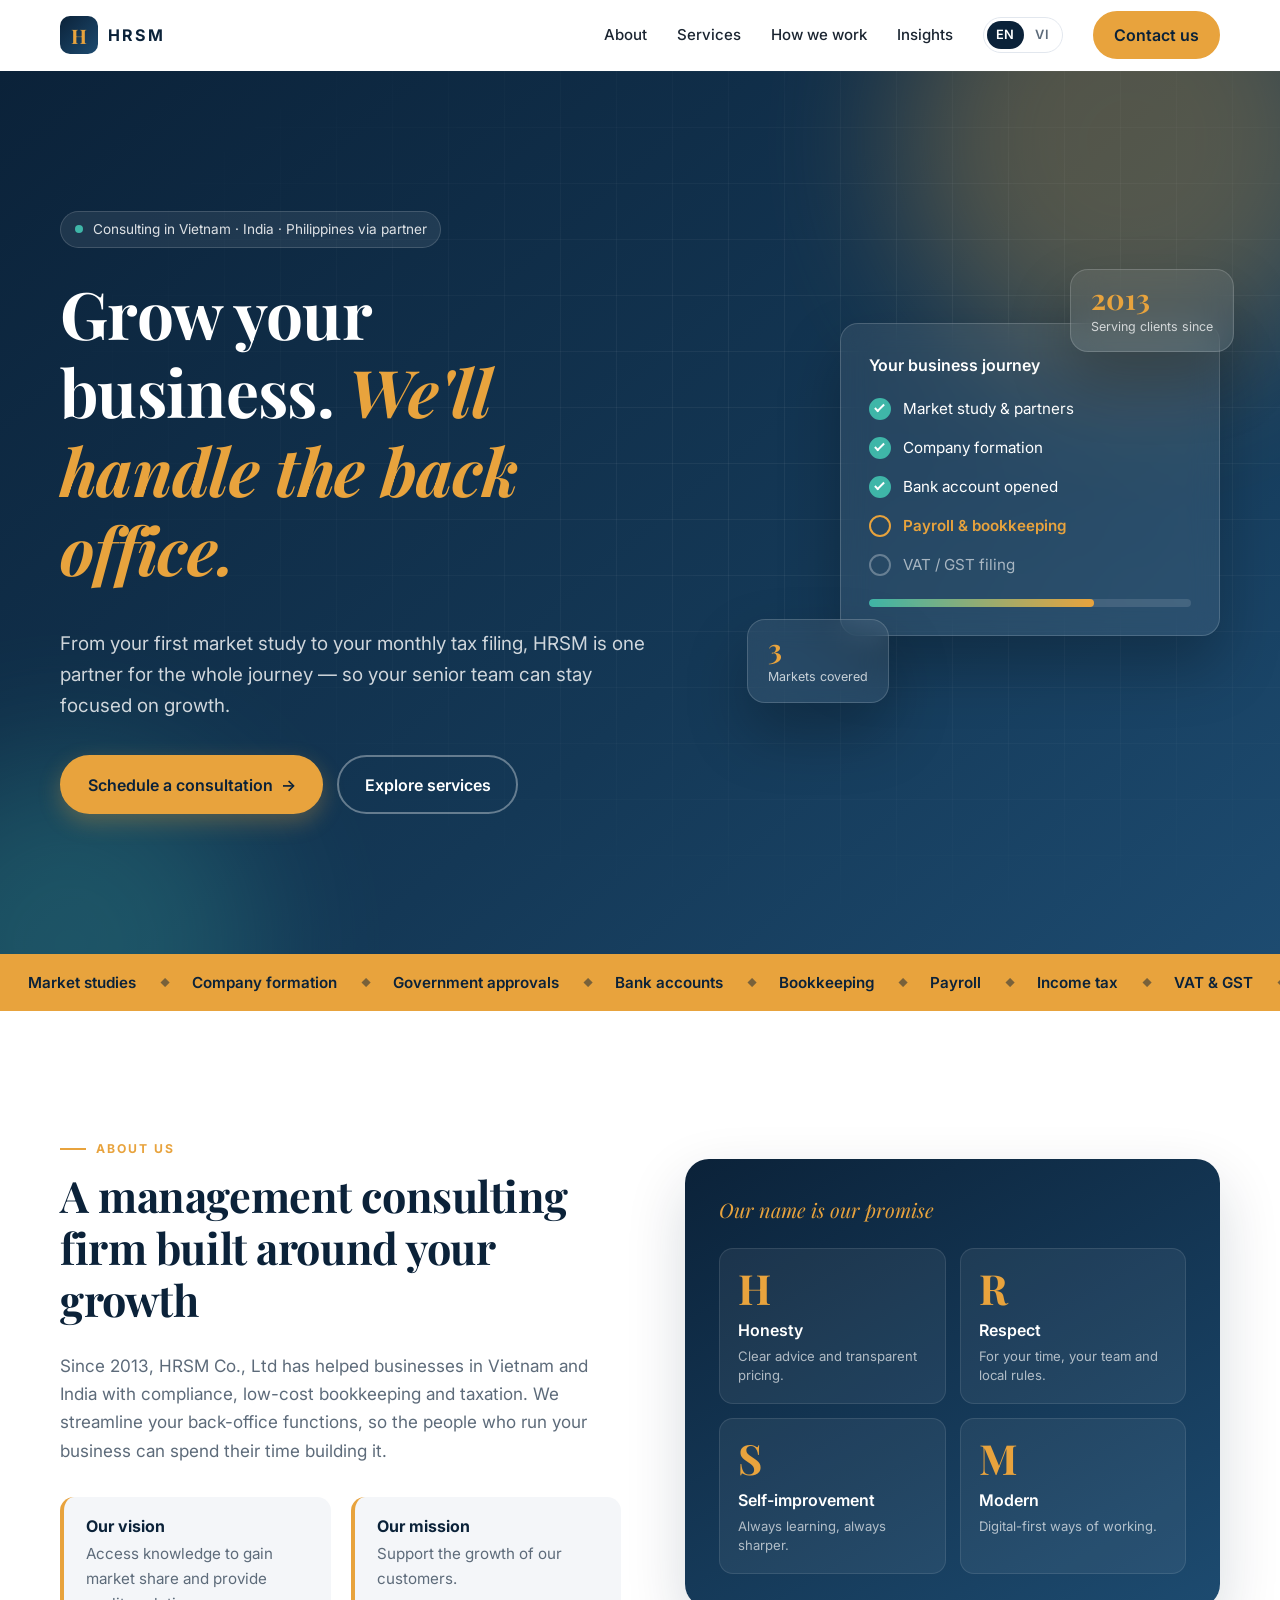
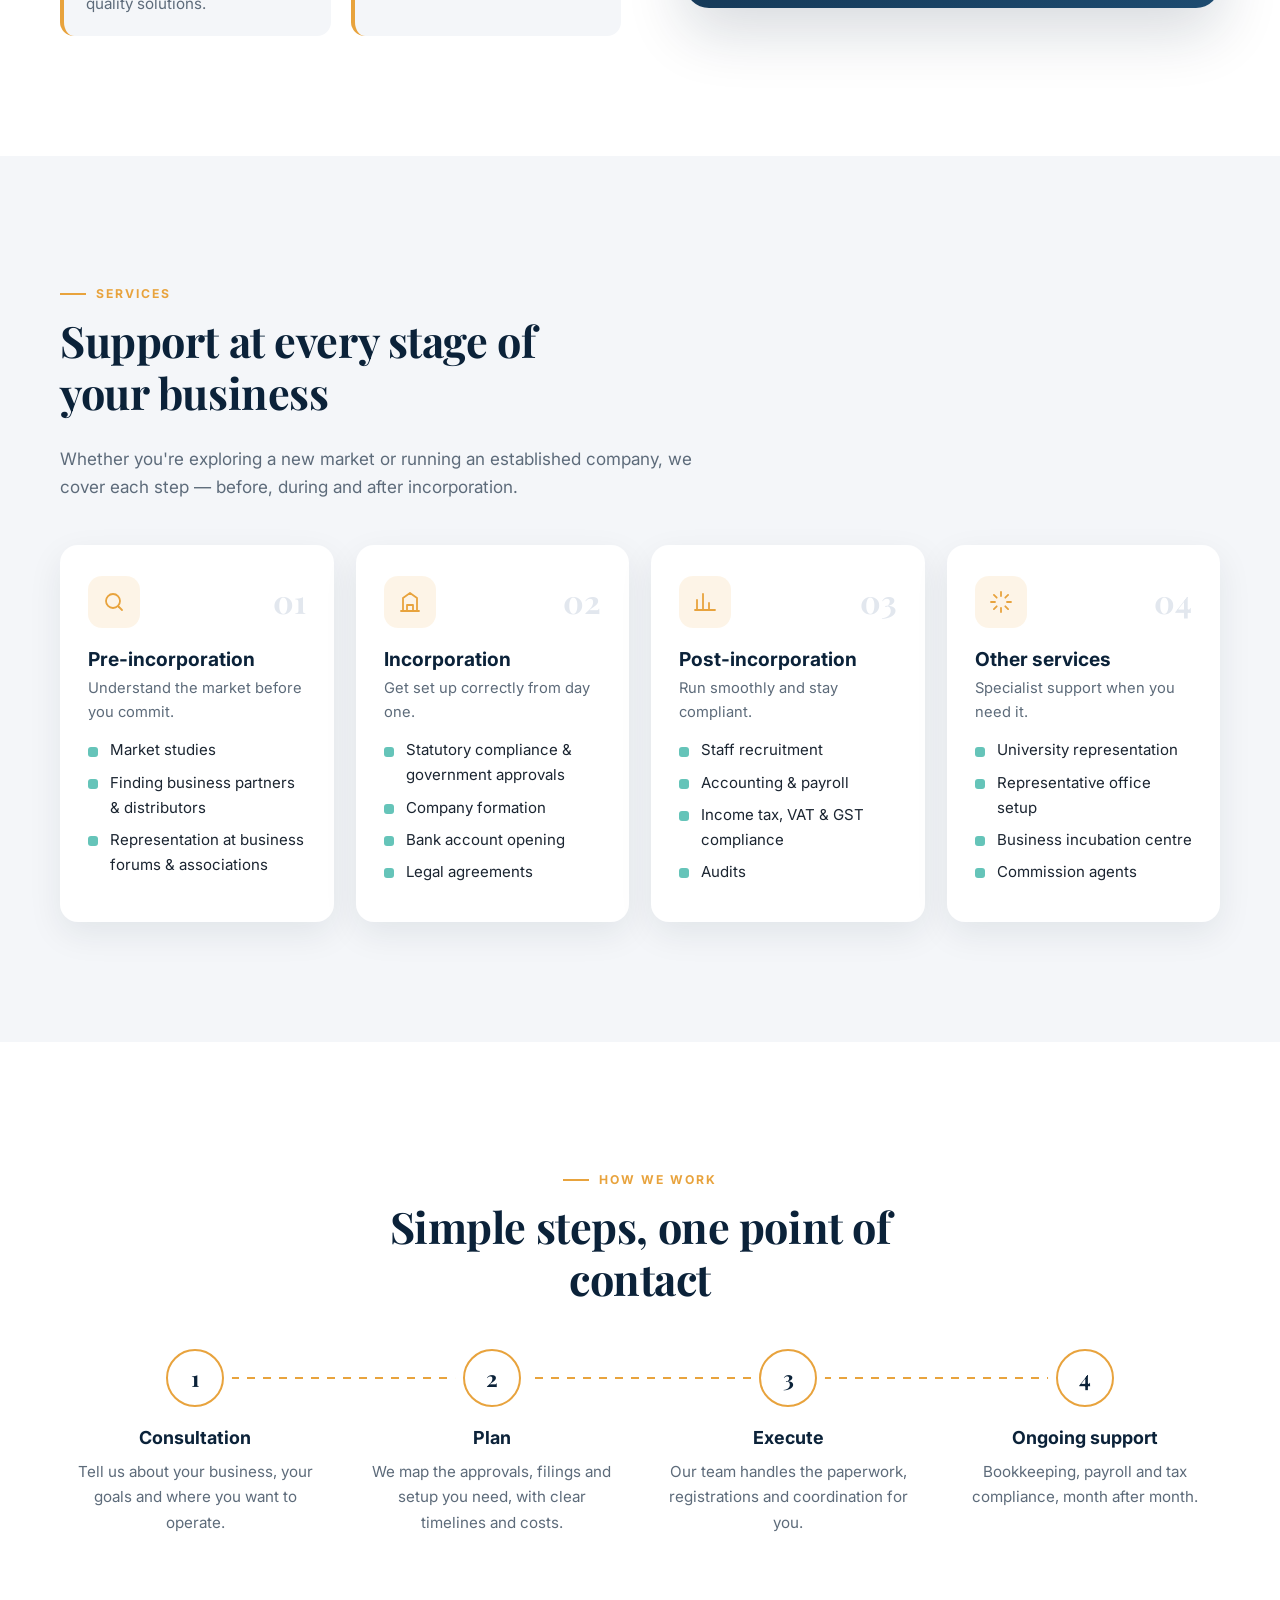
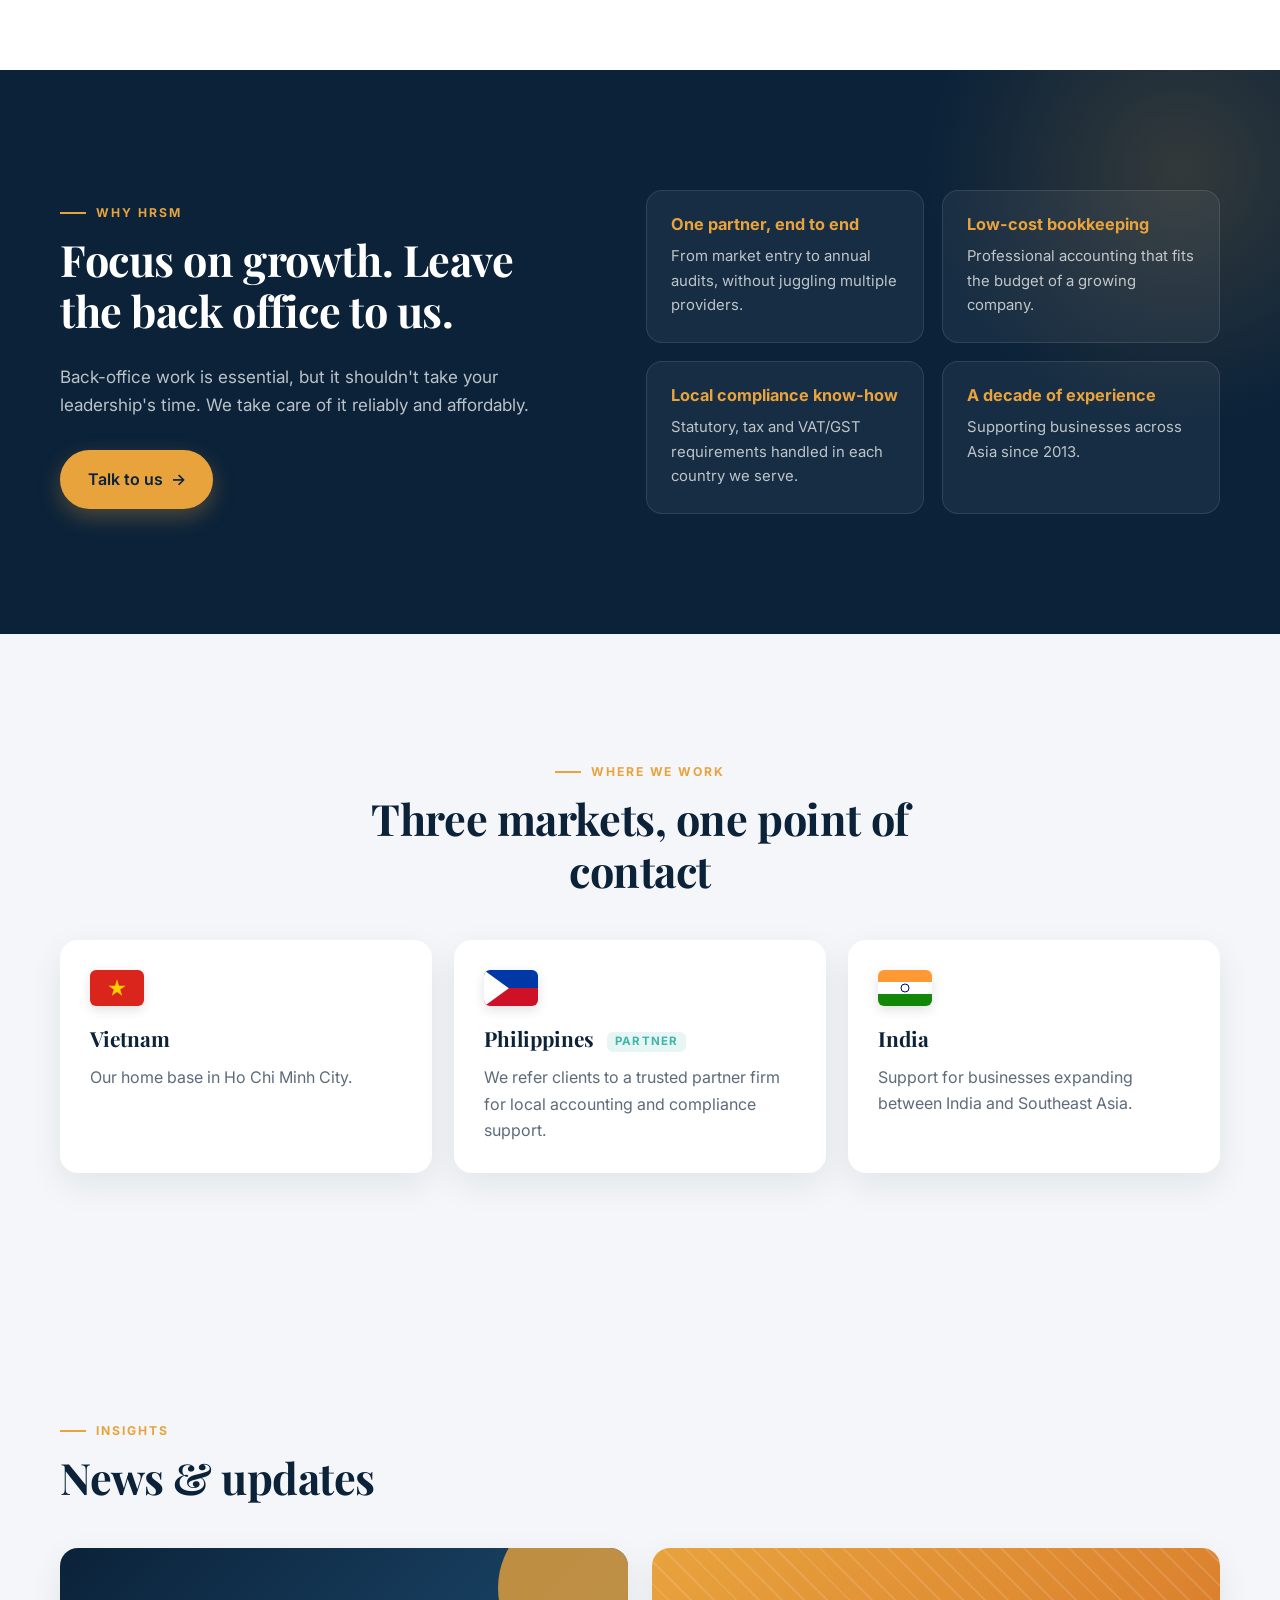
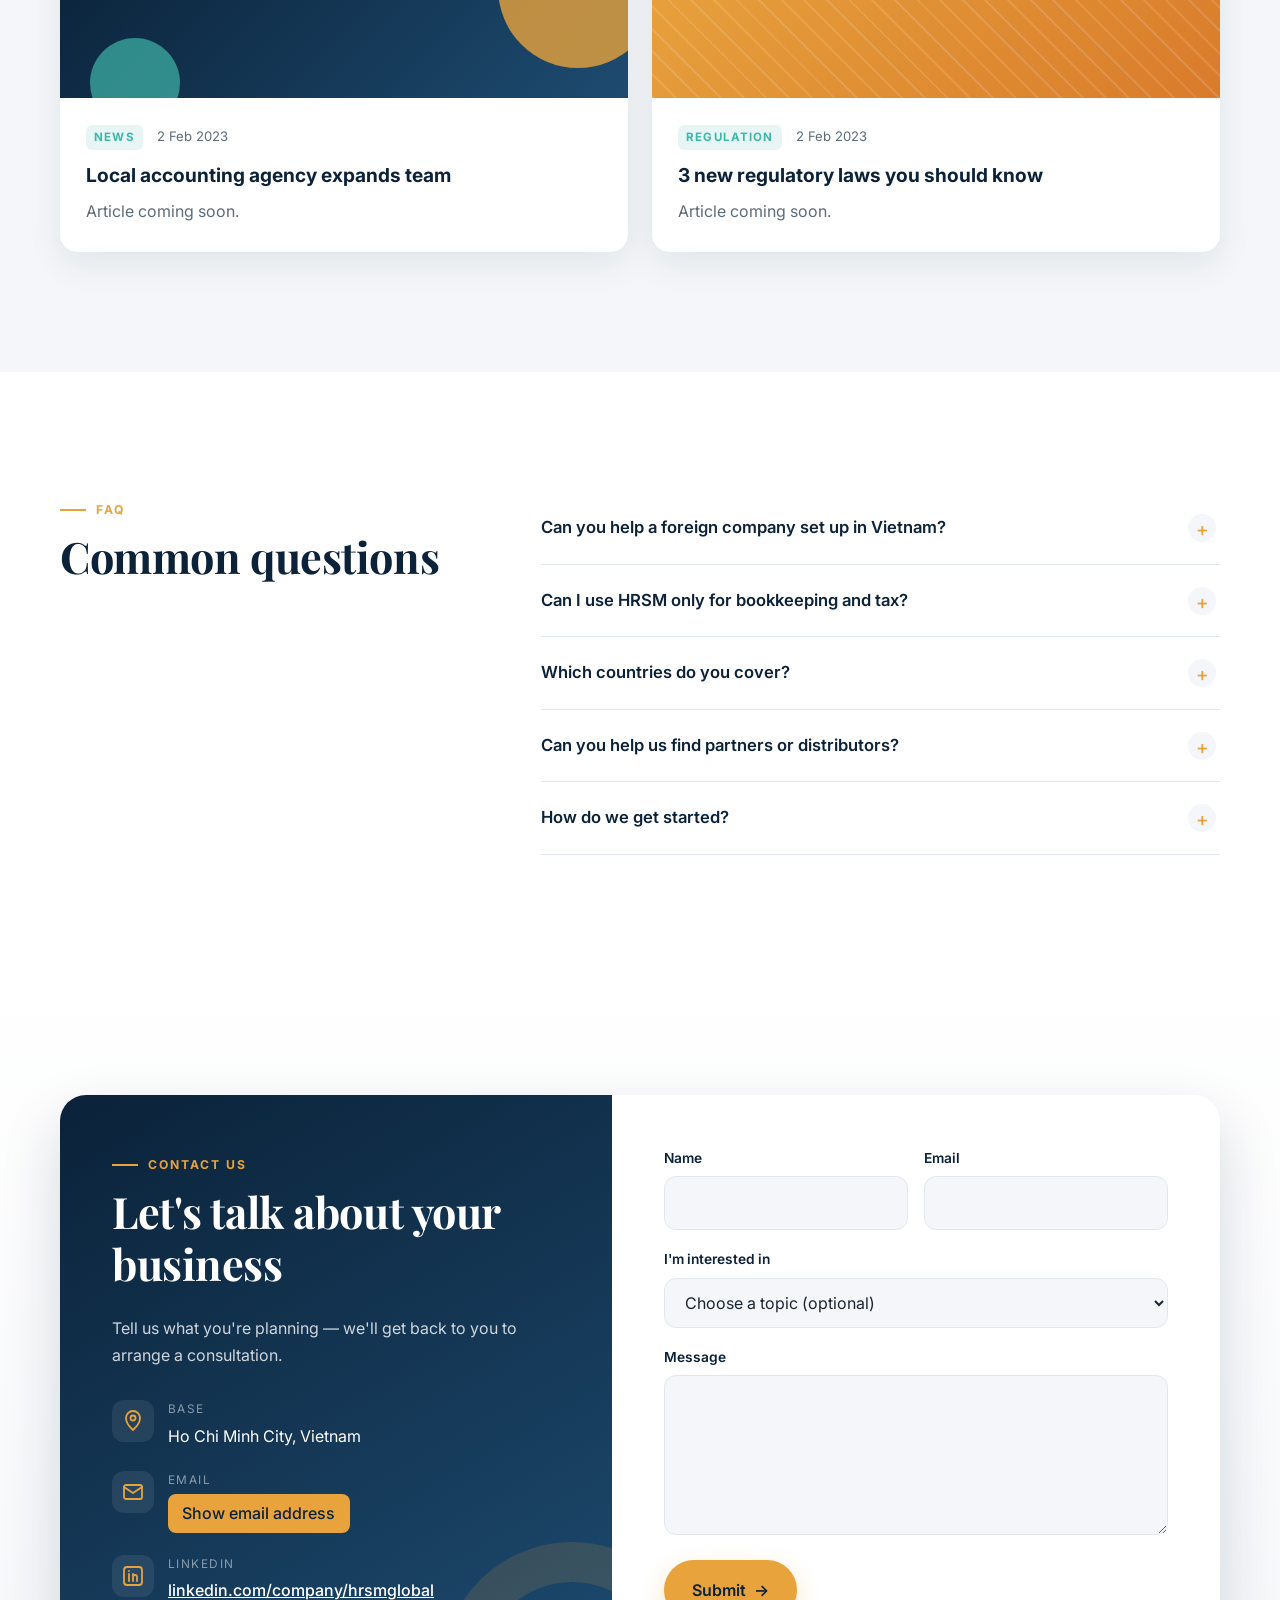
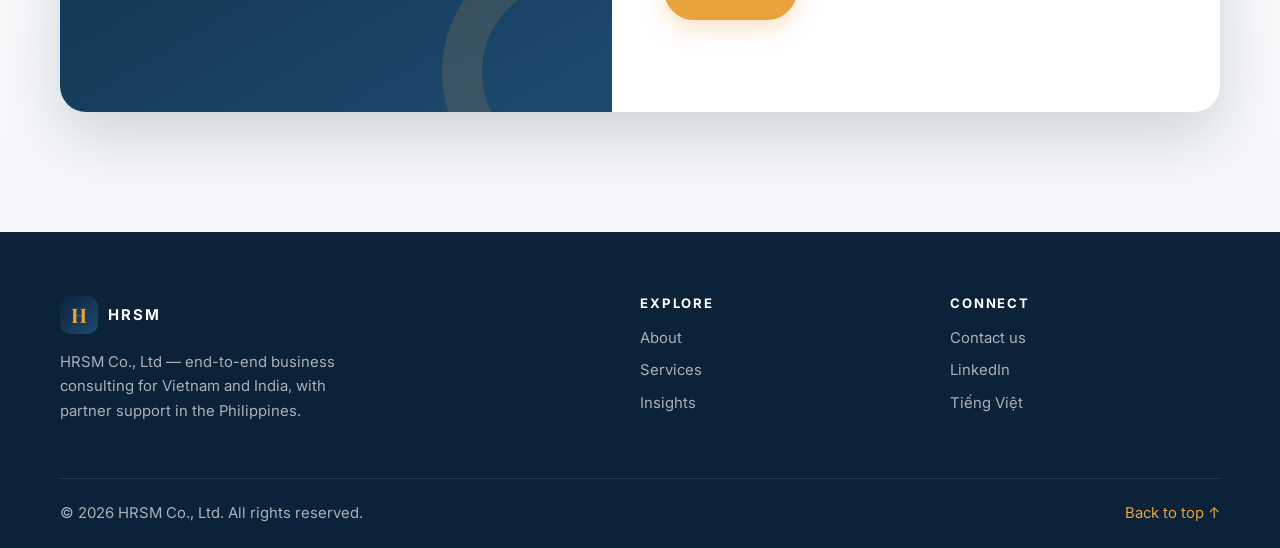
==== commit 680da2da: "feat: add Vietnamese version at /vi/ with EN | VI switcher - vi/index.html: full Vietnamese translat" ====
--- a/index.html
+++ b/index.html
@@ -5,6 +5,10 @@
   <meta name="viewport" content="width=device-width, initial-scale=1">
   <title>HRSM Co., Ltd | End-to-end Business Consulting</title>
   <meta name="description" content="HRSM Co., Ltd is a management consulting firm since 2013 serving clients in Vietnam and India, with partner support in the Philippines — market entry, company formation, bookkeeping, payroll and tax compliance.">
+  <link rel="canonical" href="https://www.orange-outsourcing.com/">
+  <link rel="alternate" hreflang="en" href="https://www.orange-outsourcing.com/">
+  <link rel="alternate" hreflang="vi" href="https://www.orange-outsourcing.com/vi/">
+  <link rel="alternate" hreflang="x-default" href="https://www.orange-outsourcing.com/">
   <link rel="icon" href="assets/favicon.svg" type="image/svg+xml">
   <link rel="preconnect" href="https://fonts.googleapis.com">
   <link rel="preconnect" href="https://fonts.gstatic.com" crossorigin>
@@ -27,6 +31,10 @@
       <a href="#services">Services</a>
       <a href="#process">How we work</a>
       <a href="#publications">Insights</a>
+      <div class="lang-switch" aria-label="Language">
+        <a href="./" lang="en" aria-current="page">EN</a>
+        <a href="vi/" lang="vi" hreflang="vi">VI</a>
+      </div>
       <a href="#contact" class="btn btn-small">Contact us</a>
     </nav>
   </div>
@@ -424,6 +432,7 @@
       <h4>Connect</h4>
       <a href="#contact">Contact us</a>
       <a href="https://www.linkedin.com/company/hrsmglobal" target="_blank" rel="noopener">LinkedIn</a>
+      <a href="vi/" lang="vi" hreflang="vi">Tiếng Việt</a>
     </div>
   </div>
   <div class="container footer-bottom">
--- a/css/styles.css
+++ b/css/styles.css
@@ -98,6 +98,15 @@
   transition: transform .25s var(--ease);
 }
 .nav-menu a:not(.btn):hover::after { transform: scaleX(1); }
+.lang-switch { display: flex; align-items: center; gap: 2px; padding: 3px; border: 1px solid var(--line); border-radius: 999px; }
+.nav-menu .lang-switch a {
+  padding: .25em .7em; border-radius: 999px; font-size: .8rem; font-weight: 600;
+  letter-spacing: .06em; color: var(--muted);
+}
+.nav-menu .lang-switch a::after { display: none; }
+.nav-menu .lang-switch a[aria-current="page"] { background: var(--navy); color: #fff; }
+.nav-menu .lang-switch a:not([aria-current]):hover { color: var(--navy); }
+.value .word .en { display: block; font-weight: 400; font-size: .75rem; color: rgba(255,255,255,.5); letter-spacing: .04em; }
 .nav-toggle { display: none; background: none; border: 0; padding: 8px; cursor: pointer; }
 .nav-toggle span { display: block; width: 22px; height: 2px; background: var(--navy); margin: 5px 0; transition: transform .25s, opacity .25s; }
 .nav-toggle[aria-expanded="true"] span:nth-child(1) { transform: translateY(7px) rotate(45deg); }
@@ -443,6 +452,8 @@
   .nav-menu a:not(.btn) { padding: 13px 0; border-bottom: 1px solid var(--line); }
   .nav-menu a:not(.btn)::after { display: none; }
   .nav-menu .btn { margin-top: 14px; justify-content: center; }
+  .nav-menu .lang-switch { align-self: flex-start; margin-top: 14px; }
+  .nav-menu .lang-switch a:not(.btn) { padding: .4em 1em; border-bottom: 0; }
 }
 @media (max-width: 600px) {
   .vm, .values-grid, .why-list, .field-row, .steps { grid-template-columns: 1fr; }
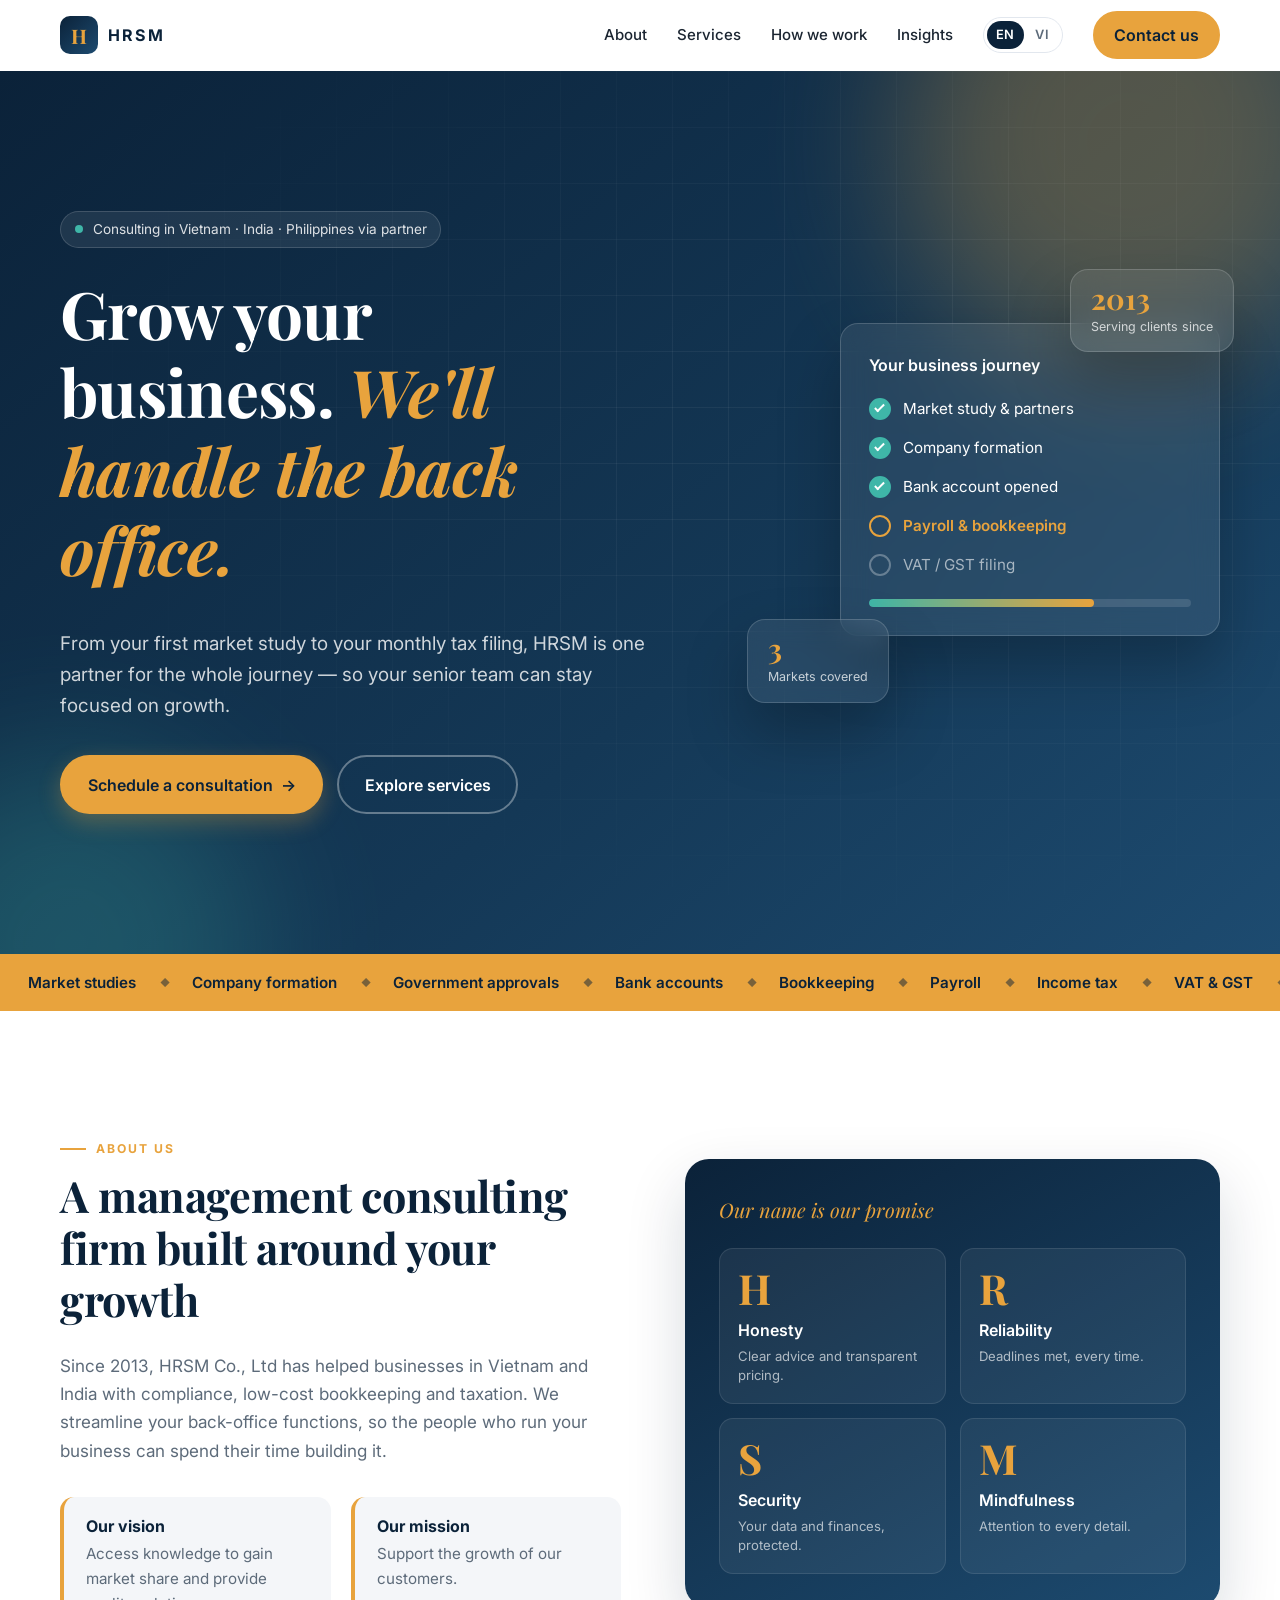
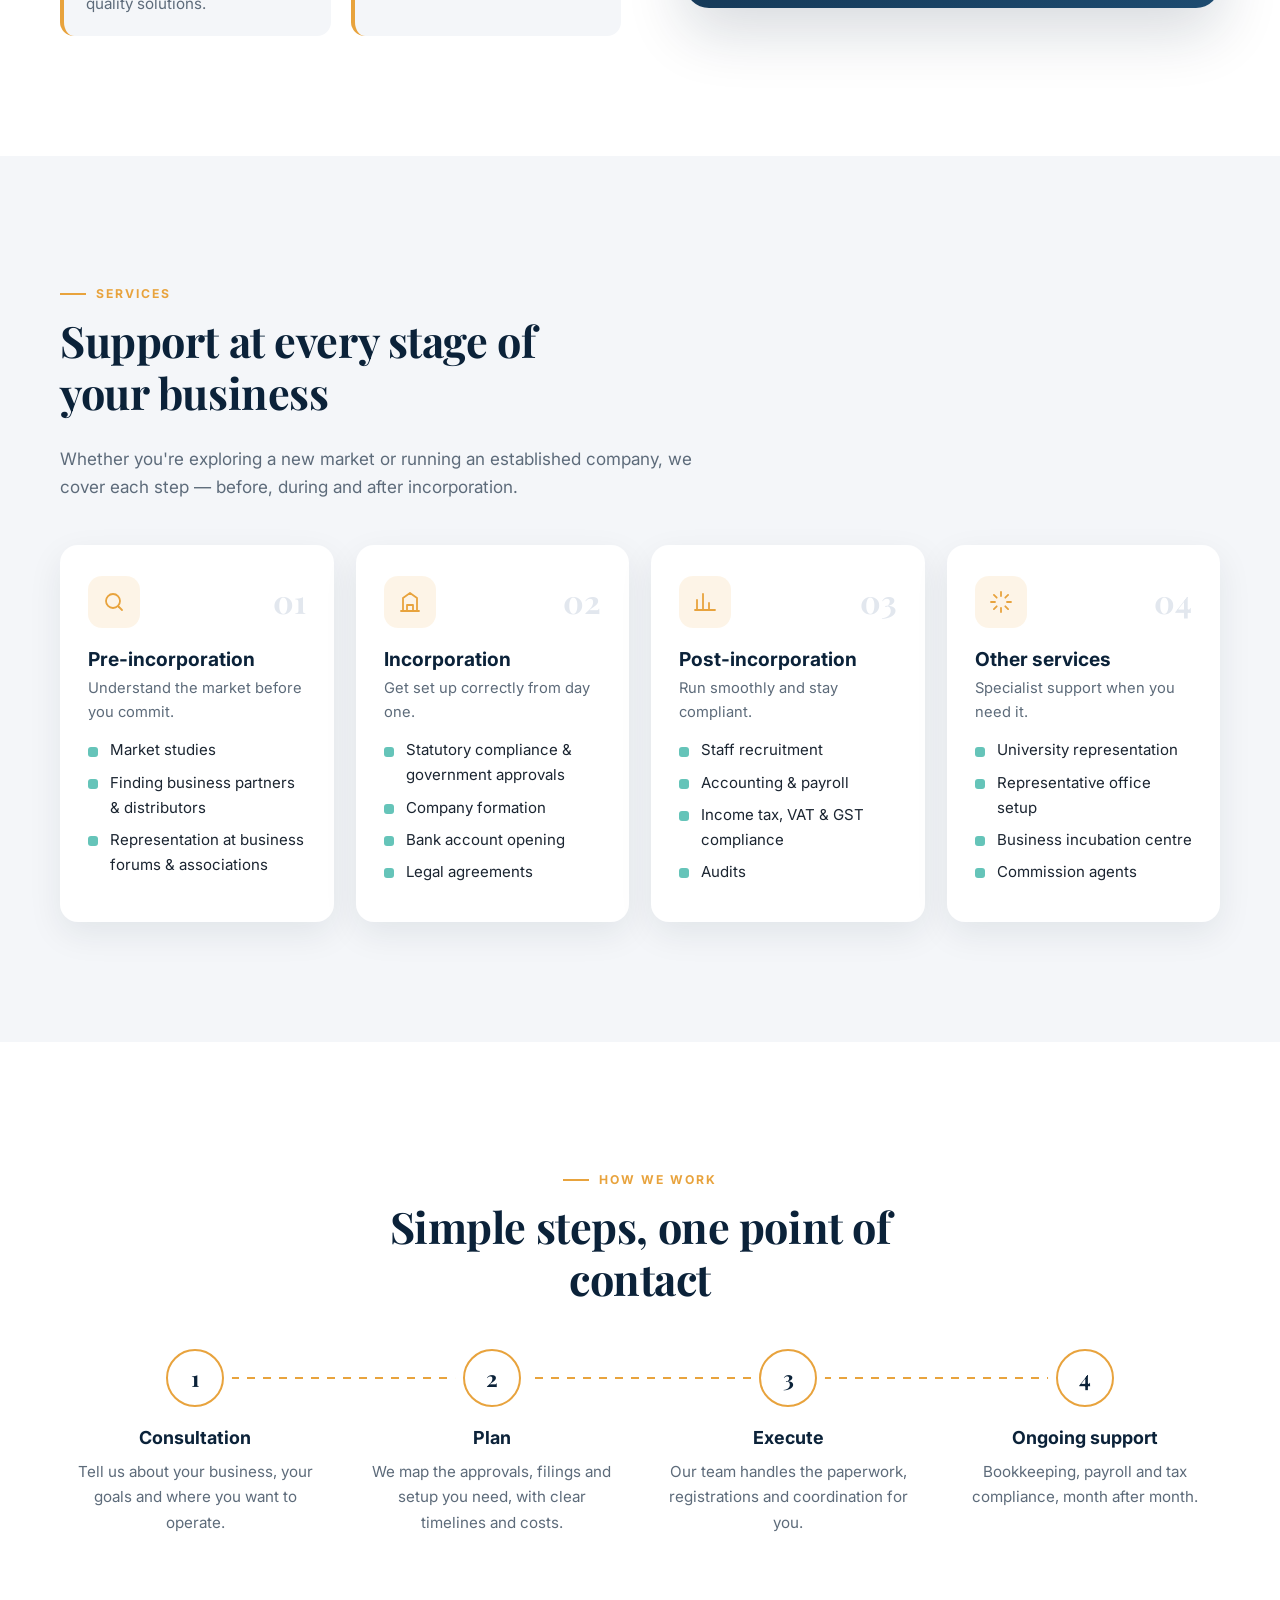
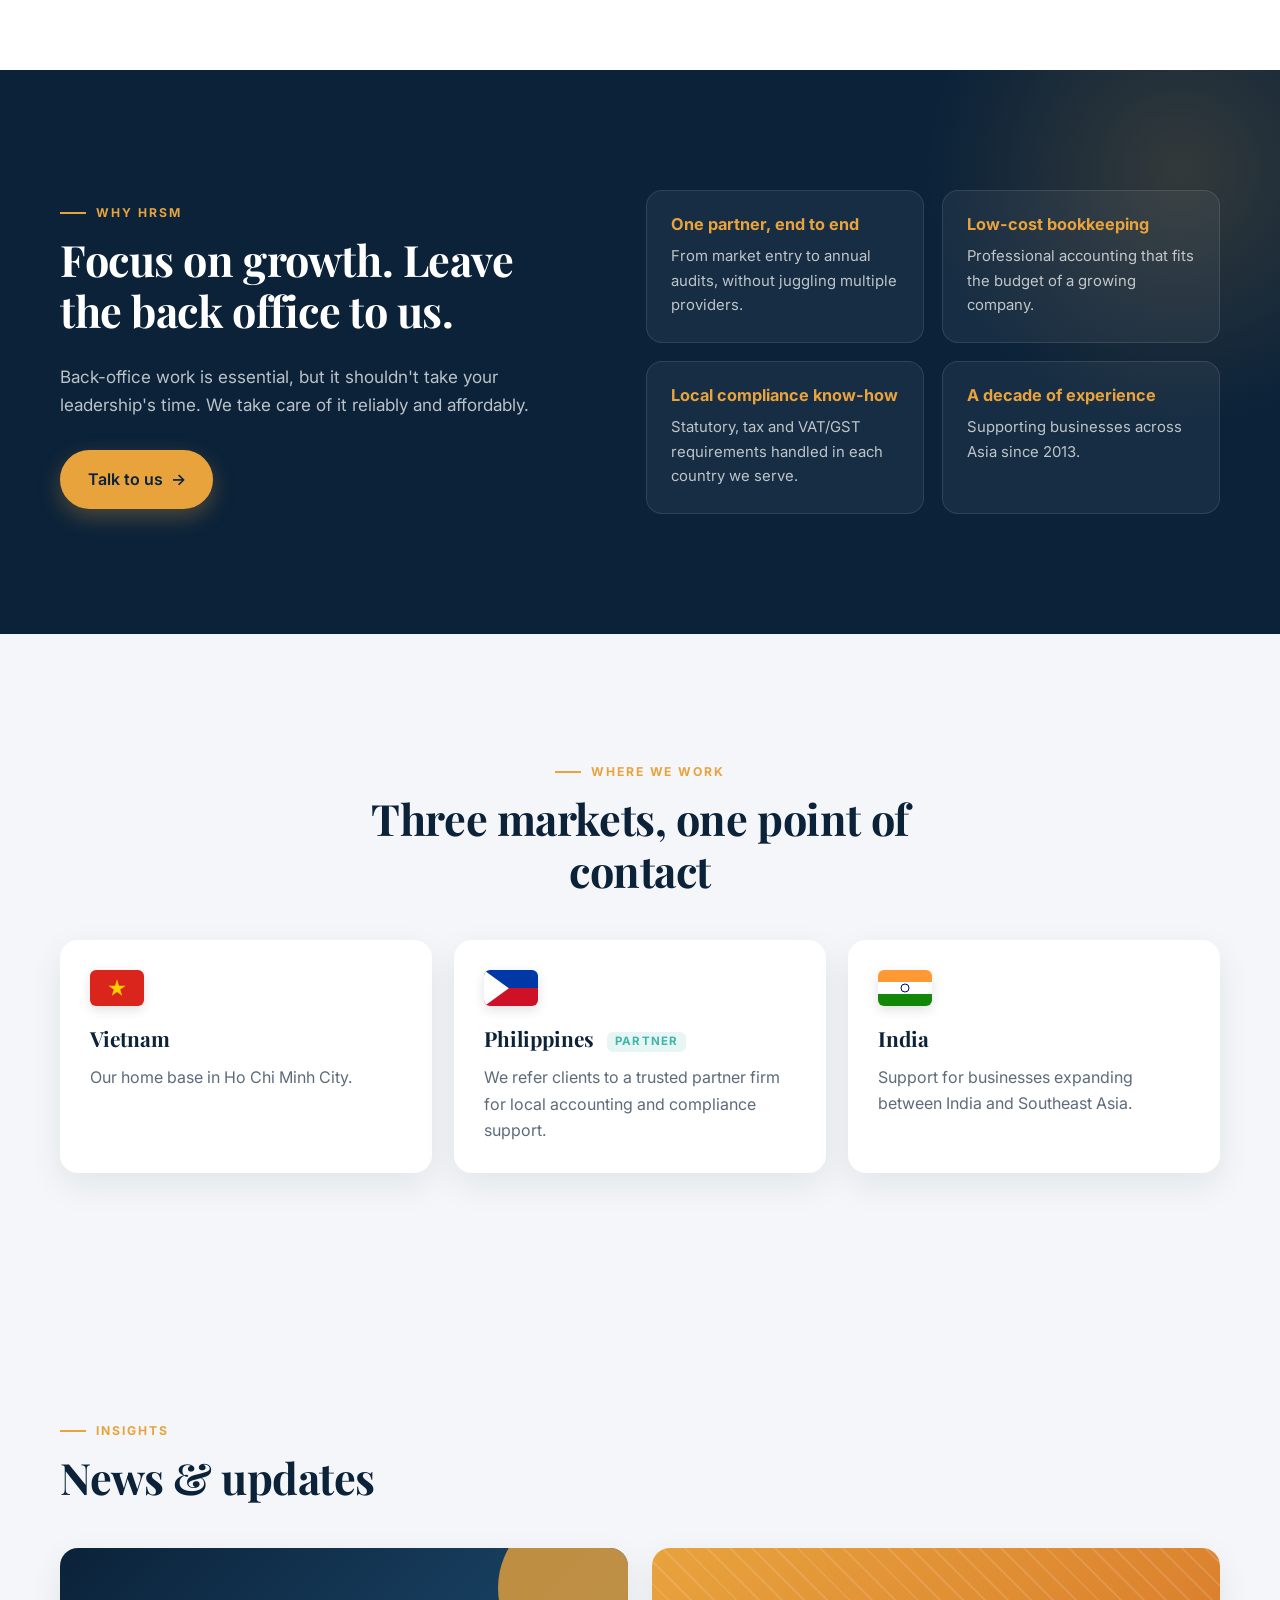
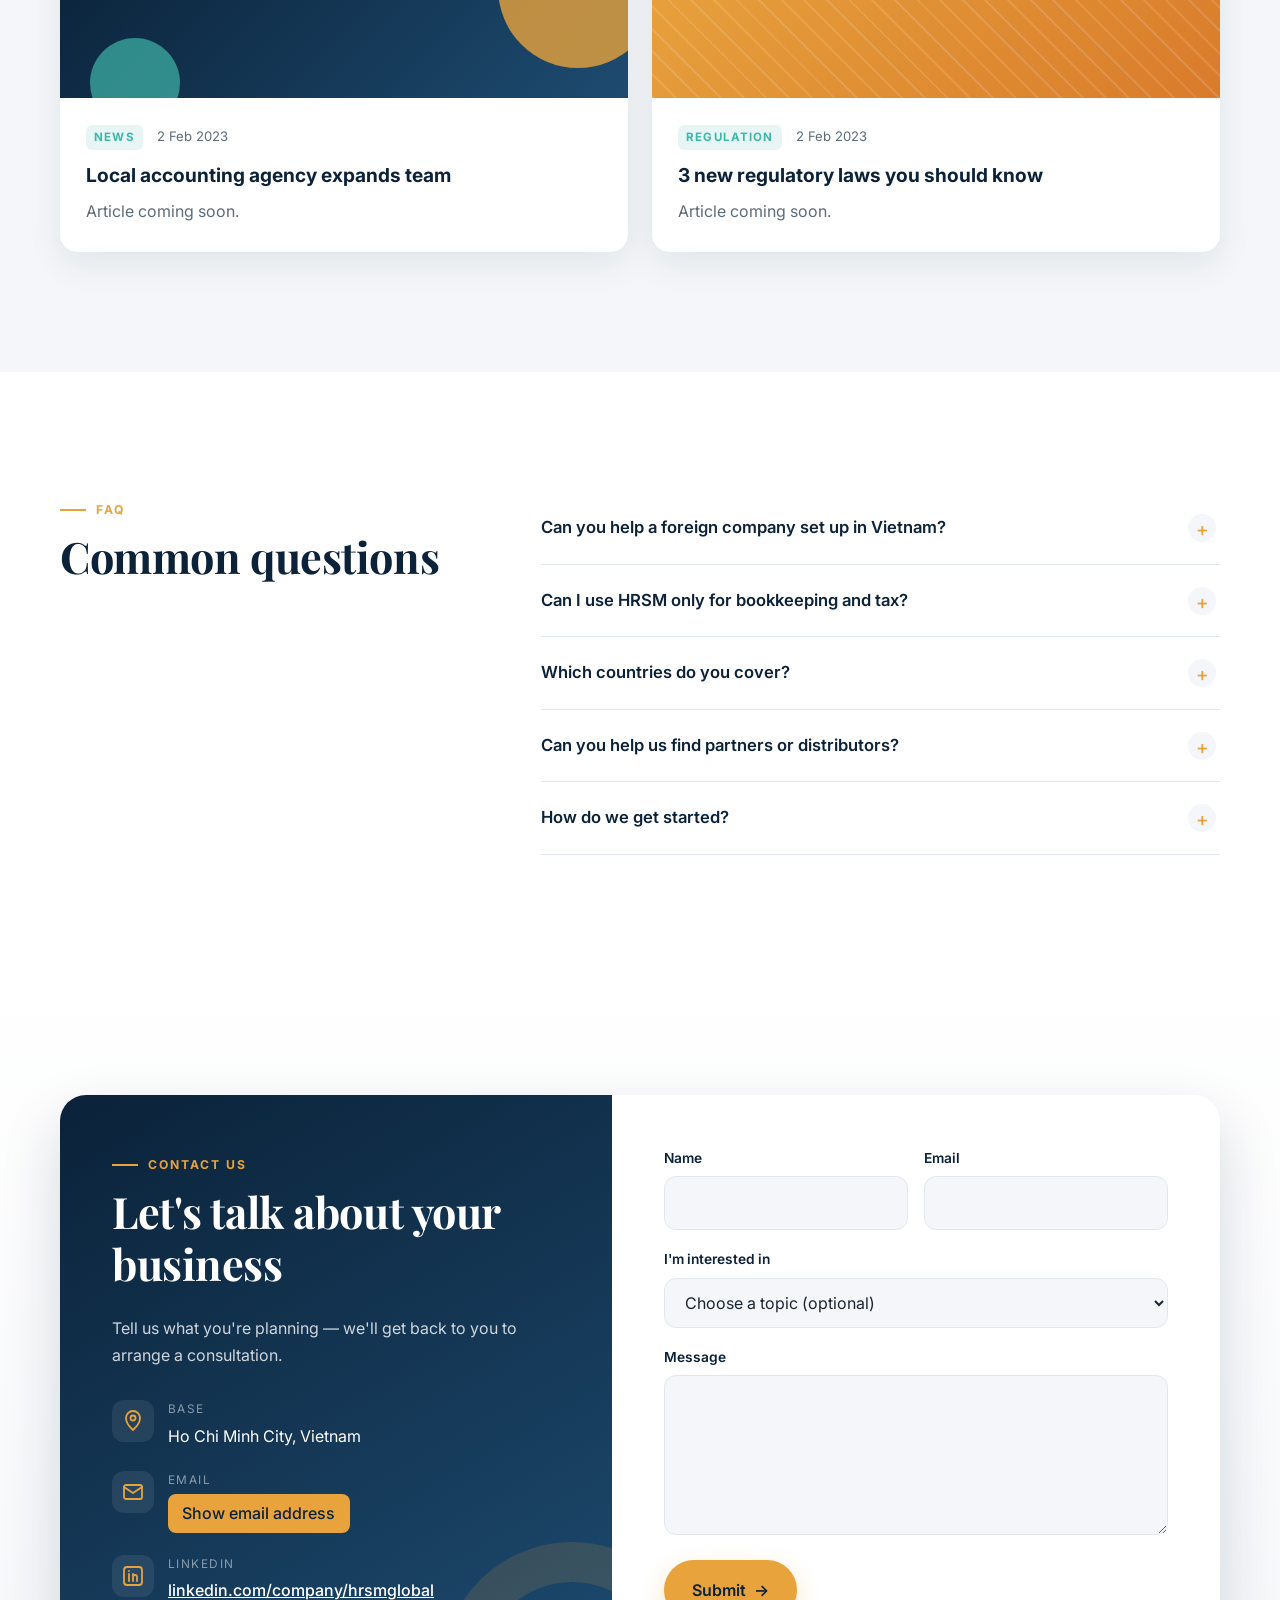
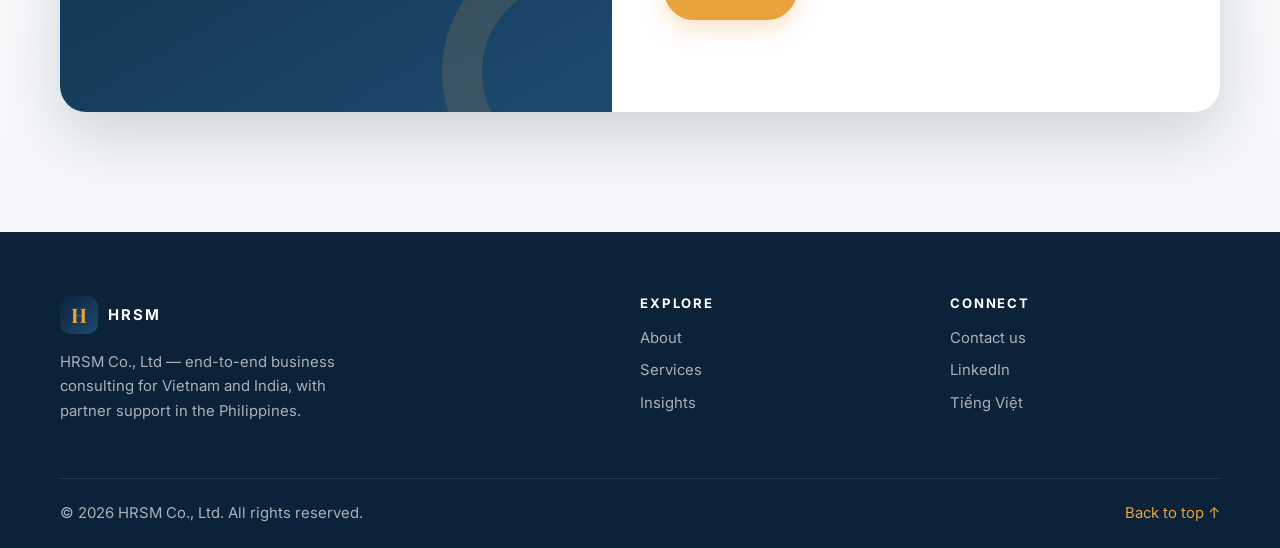
==== commit ab8c6c98: "content: update company values (Honesty, Reliability, Security, Mindfulness) Co-Authored-By: Claude " ====
--- a/index.html
+++ b/index.html
@@ -112,9 +112,9 @@
         <p class="values-caption">Our name is our promise</p>
         <div class="values-grid">
           <div class="value"><span class="letter">H</span><span class="word">Honesty</span><small>Clear advice and transparent pricing.</small></div>
-          <div class="value"><span class="letter">R</span><span class="word">Respect</span><small>For your time, your team and local rules.</small></div>
-          <div class="value"><span class="letter">S</span><span class="word">Self-improvement</span><small>Always learning, always sharper.</small></div>
-          <div class="value"><span class="letter">M</span><span class="word">Modern</span><small>Digital-first ways of working.</small></div>
+          <div class="value"><span class="letter">R</span><span class="word">Reliability</span><small>Deadlines met, every time.</small></div>
+          <div class="value"><span class="letter">S</span><span class="word">Security</span><small>Your data and finances, protected.</small></div>
+          <div class="value"><span class="letter">M</span><span class="word">Mindfulness</span><small>Attention to every detail.</small></div>
         </div>
       </div>
     </div>
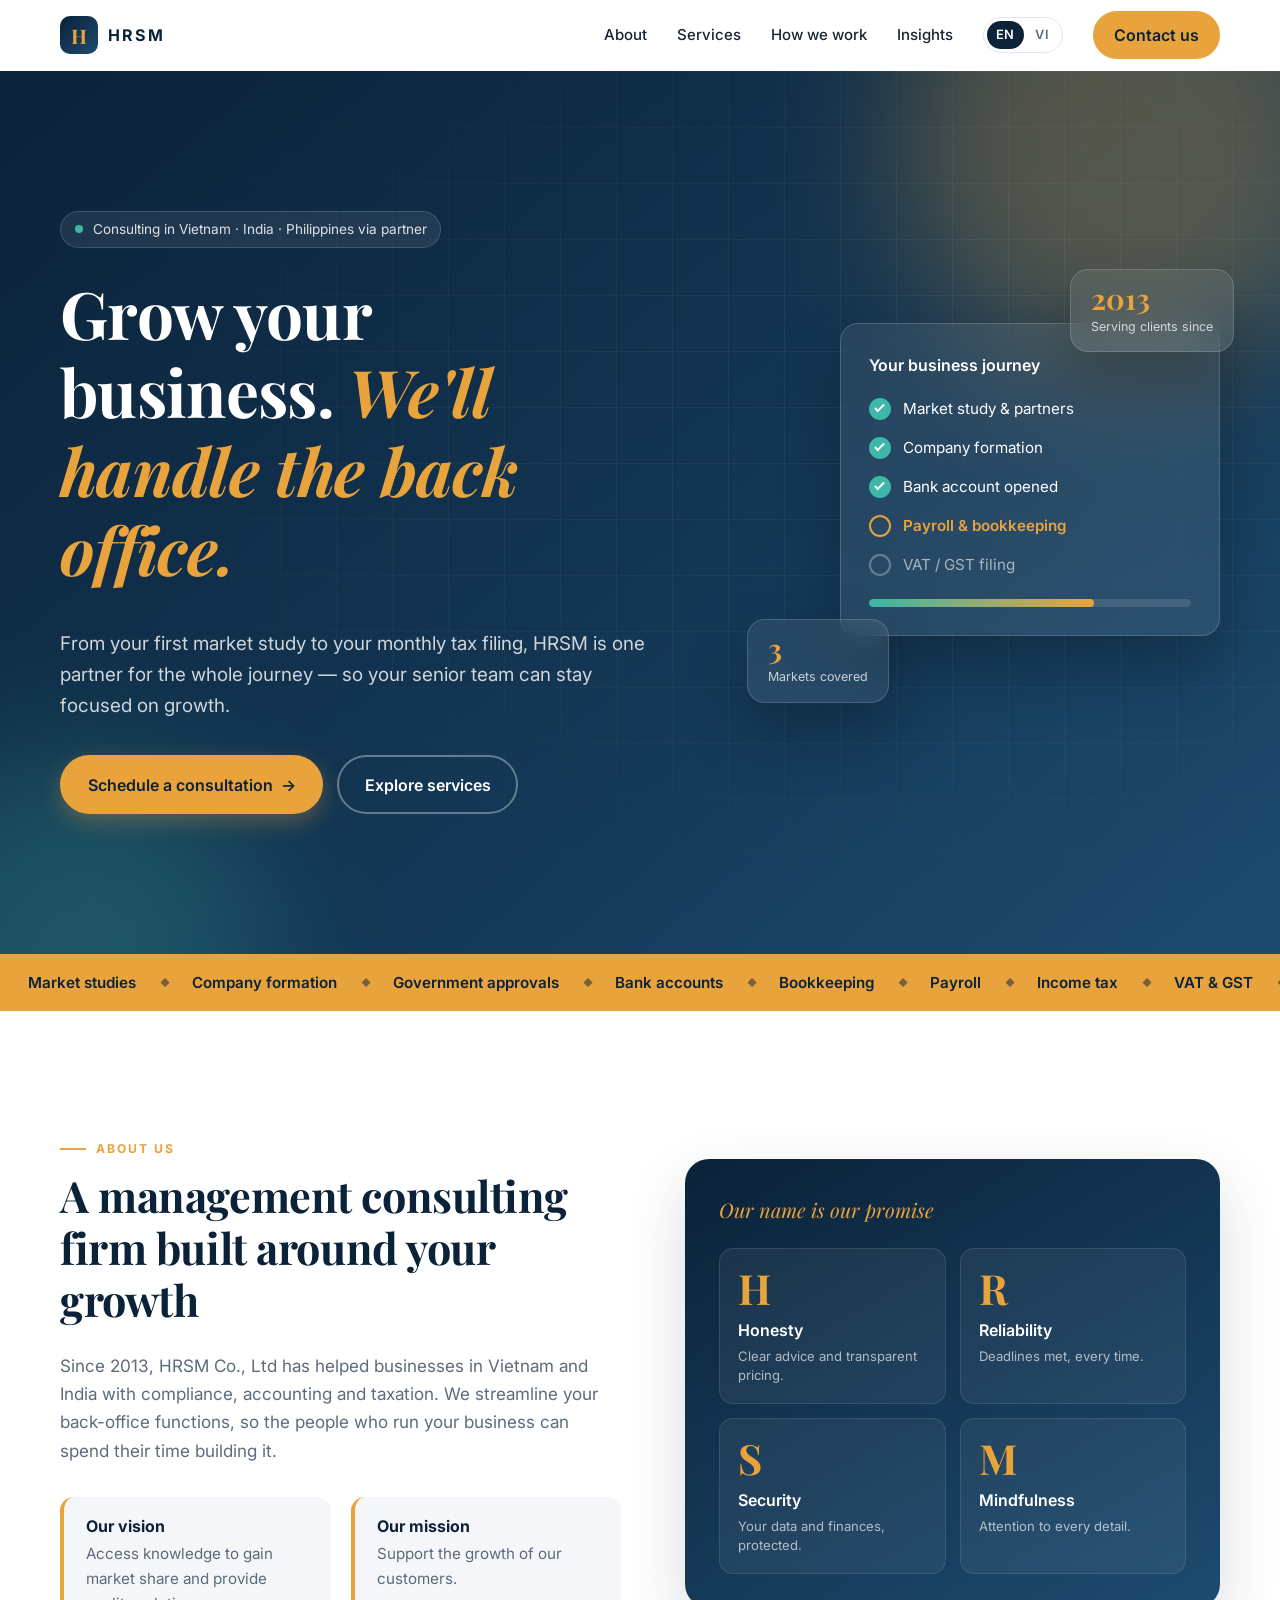
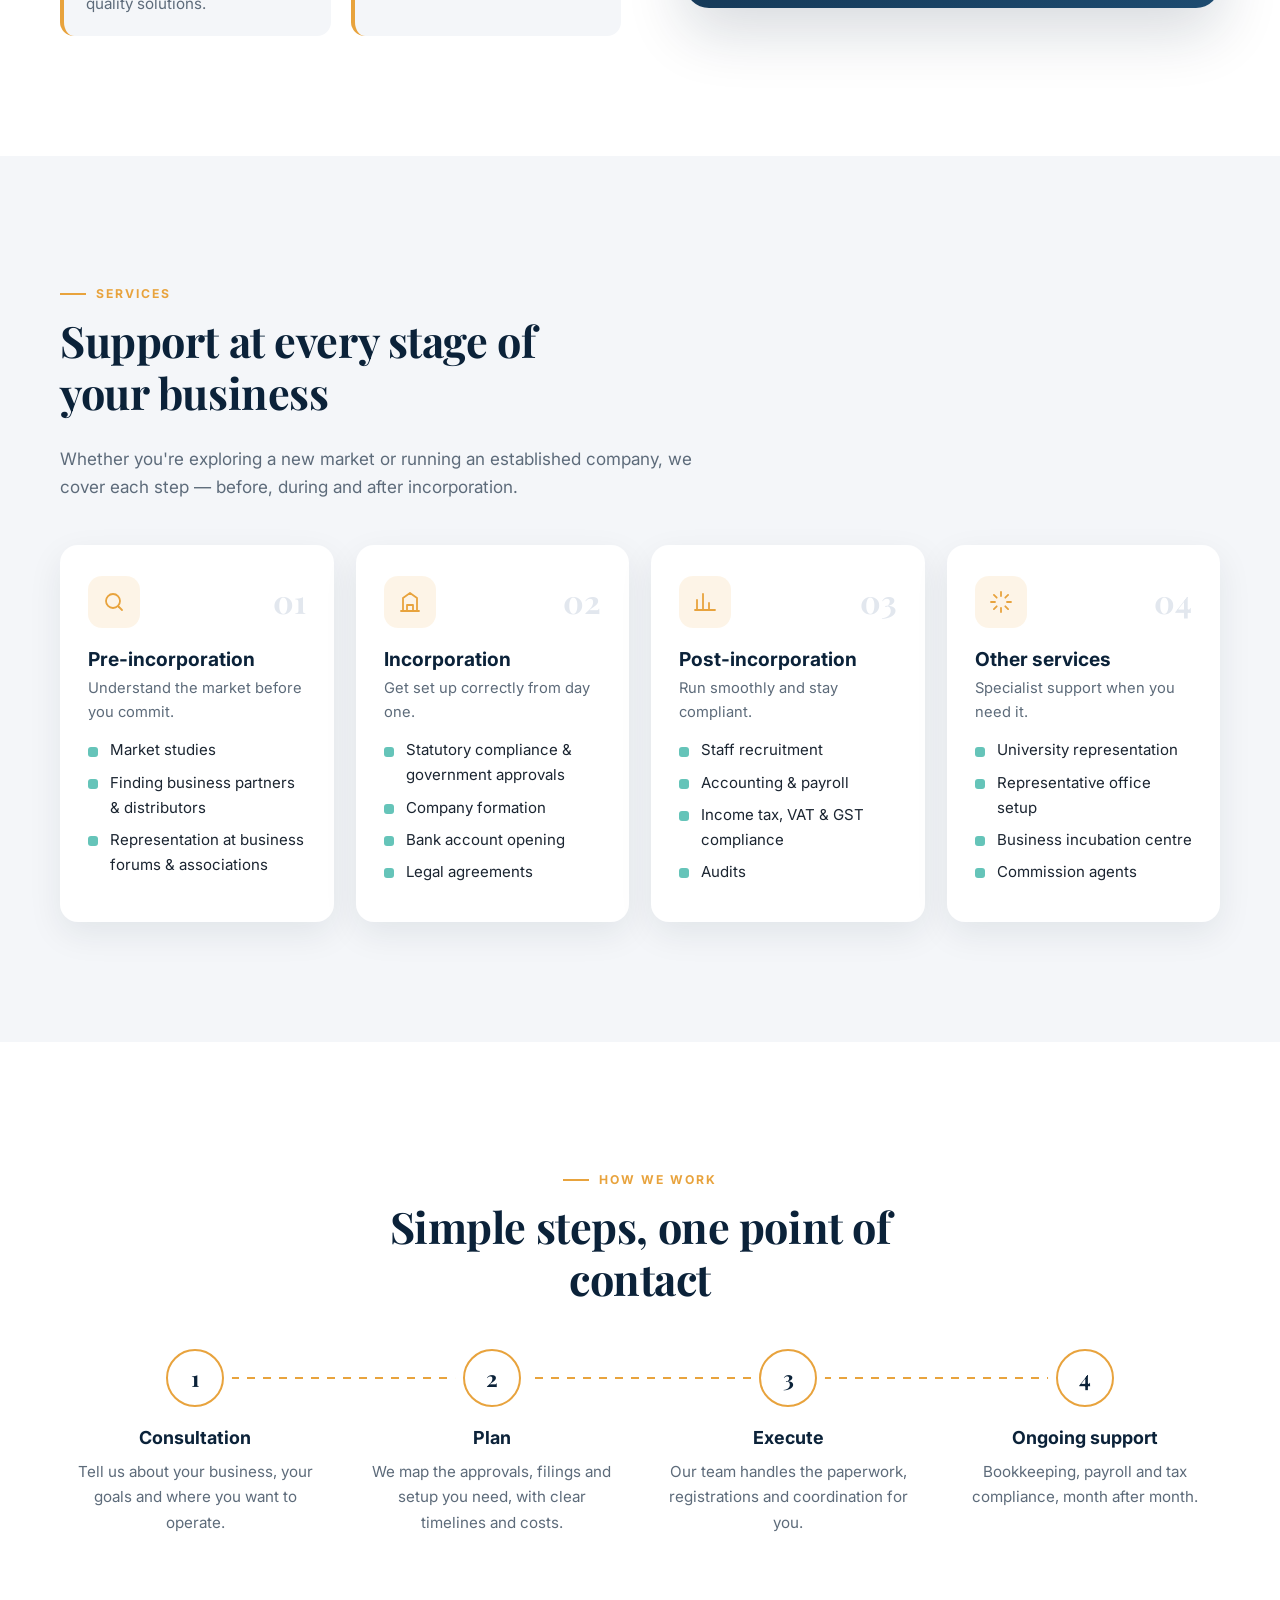
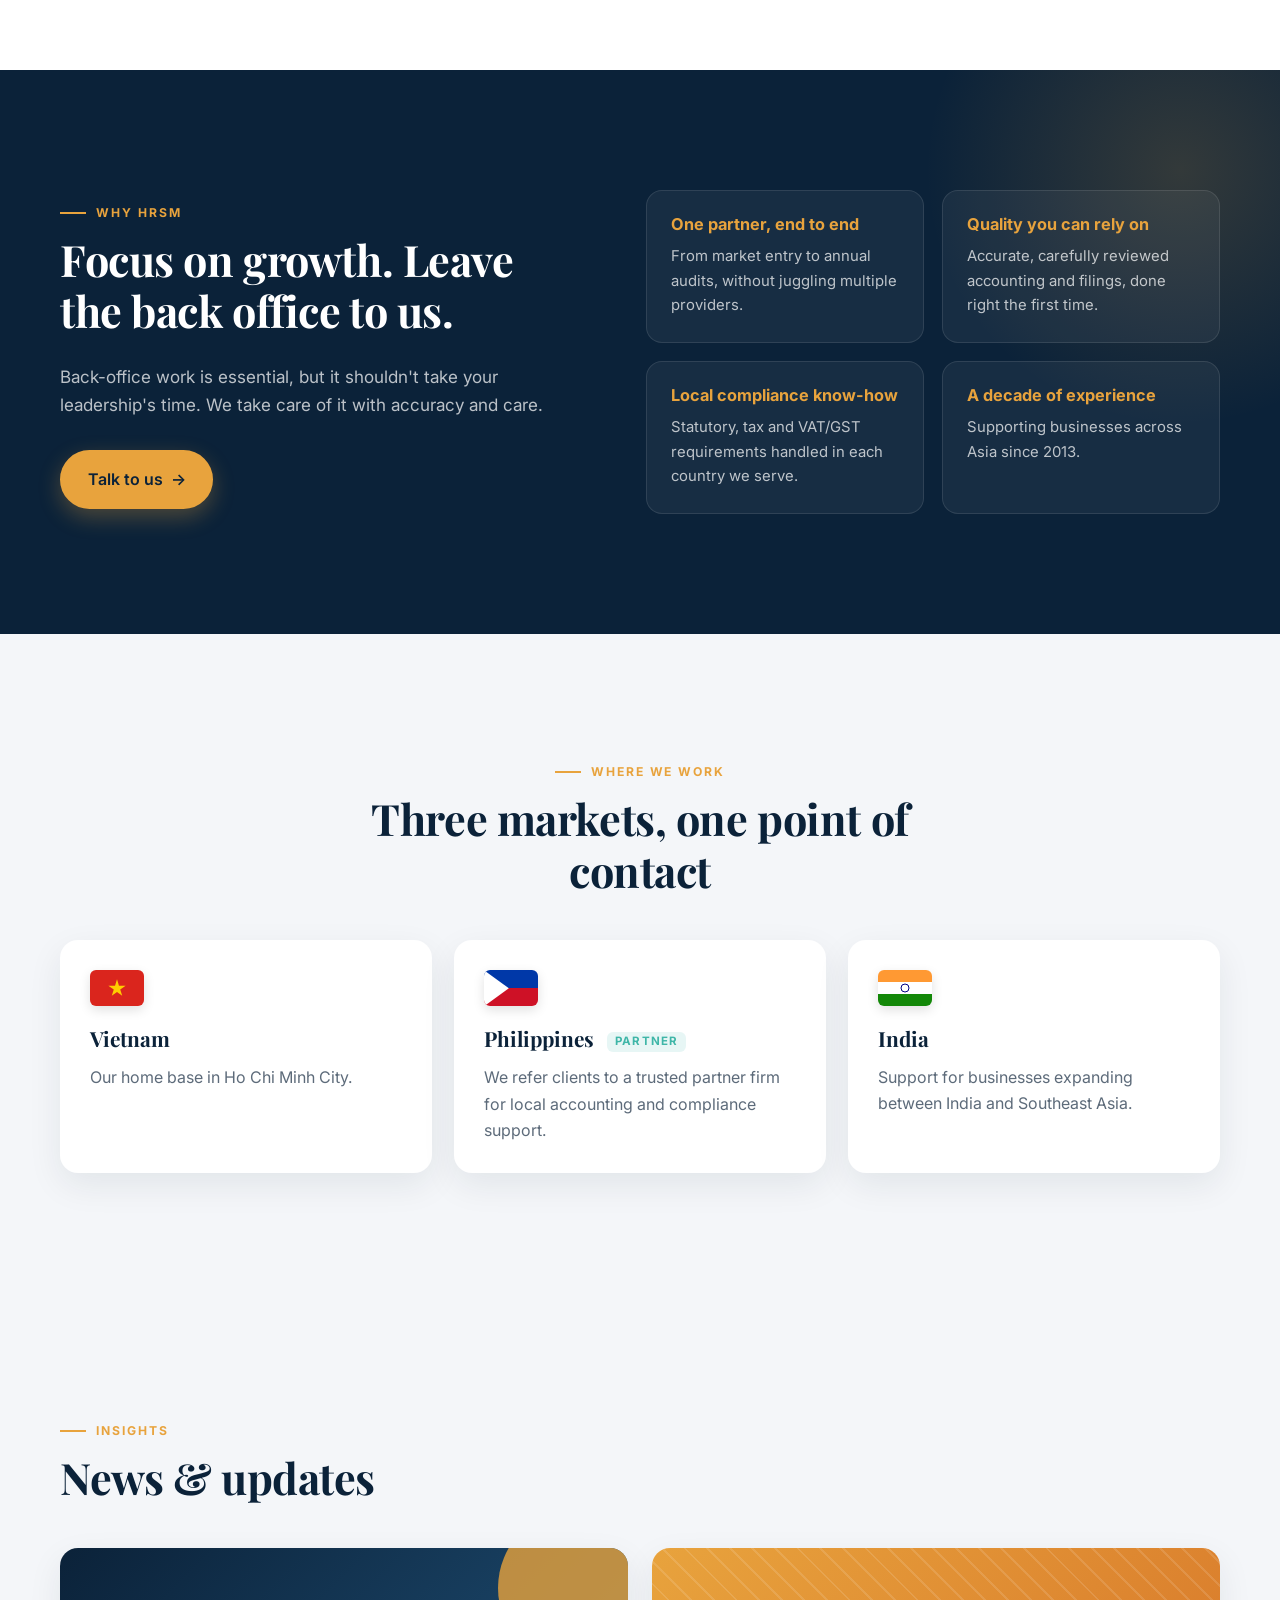
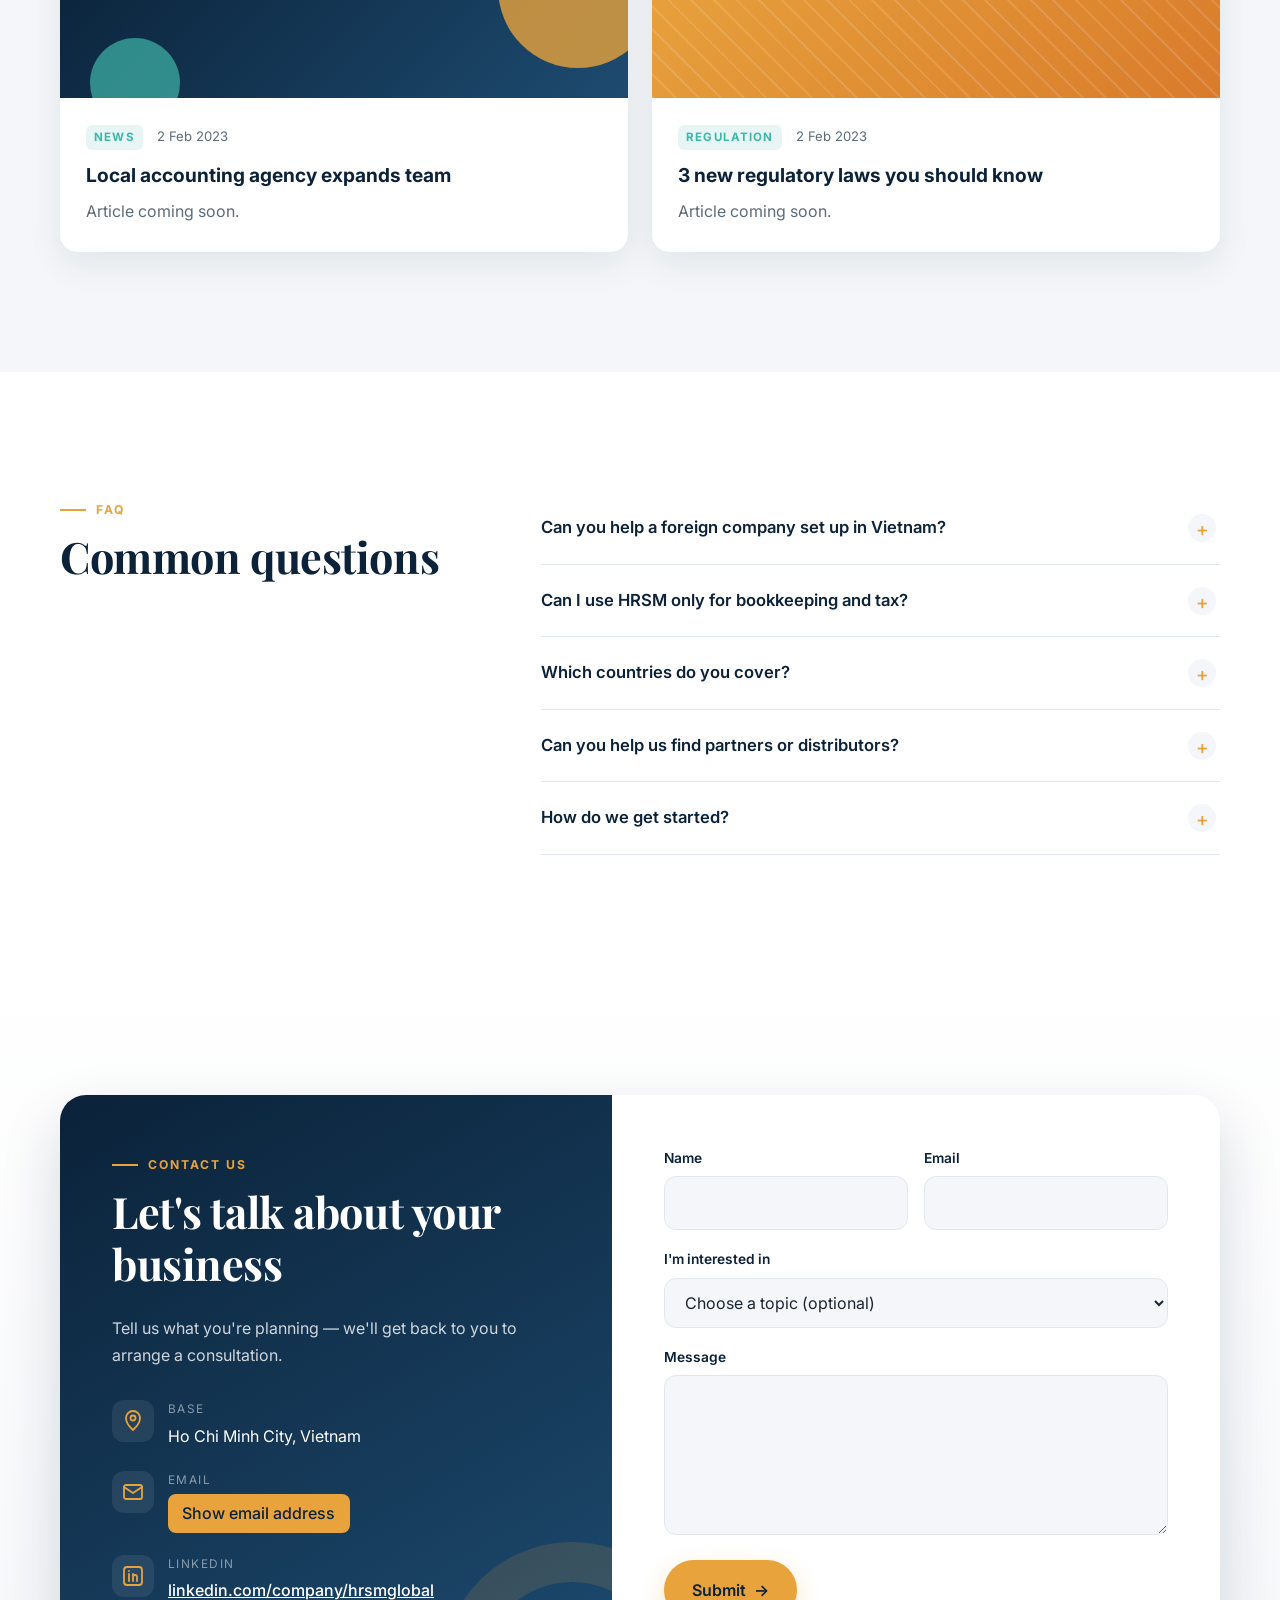
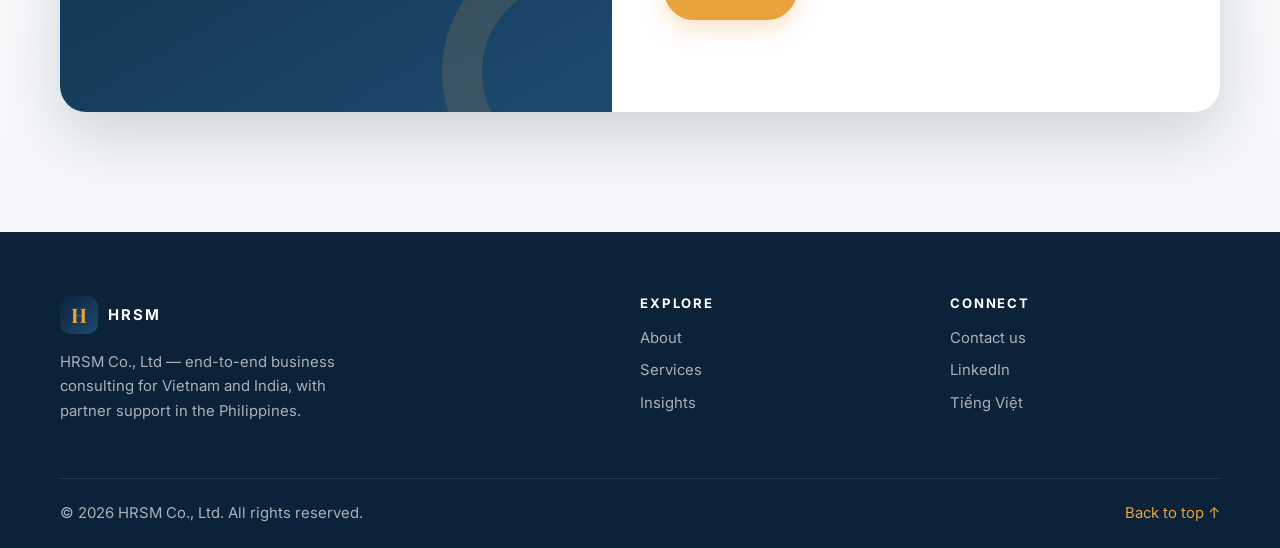
==== commit be712196: "content: position on quality instead of low cost Co-Authored-By: Claude Opus 5.5 (1M context) <norep" ====
--- a/index.html
+++ b/index.html
@@ -95,7 +95,7 @@
       <div class="fade">
         <p class="eyebrow">About us</p>
         <h2>A management consulting firm built around your growth</h2>
-        <p class="body-lg">Since 2013, HRSM Co., Ltd has helped businesses in Vietnam and India with compliance, low-cost bookkeeping and taxation. We streamline your back-office functions, so the people who run your business can spend their time building it.</p>
+        <p class="body-lg">Since 2013, HRSM Co., Ltd has helped businesses in Vietnam and India with compliance, accounting and taxation. We streamline your back-office functions, so the people who run your business can spend their time building it.</p>
         <div class="vm">
           <div>
             <h3>Our vision</h3>
@@ -226,7 +226,7 @@
       <div class="fade">
         <p class="eyebrow">Why HRSM</p>
         <h2>Focus on growth. Leave the back office to us.</h2>
-        <p class="body-lg">Back-office work is essential, but it shouldn't take your leadership's time. We take care of it reliably and affordably.</p>
+        <p class="body-lg">Back-office work is essential, but it shouldn't take your leadership's time. We take care of it with accuracy and care.</p>
         <a href="#contact" class="btn">Talk to us <span aria-hidden="true">→</span></a>
       </div>
       <div class="why-list">
@@ -235,8 +235,8 @@
           <p>From market entry to annual audits, without juggling multiple providers.</p>
         </div>
         <div class="why-item fade">
-          <h3>Low-cost bookkeeping</h3>
-          <p>Professional accounting that fits the budget of a growing company.</p>
+          <h3>Quality you can rely on</h3>
+          <p>Accurate, carefully reviewed accounting and filings, done right the first time.</p>
         </div>
         <div class="why-item fade">
           <h3>Local compliance know-how</h3>
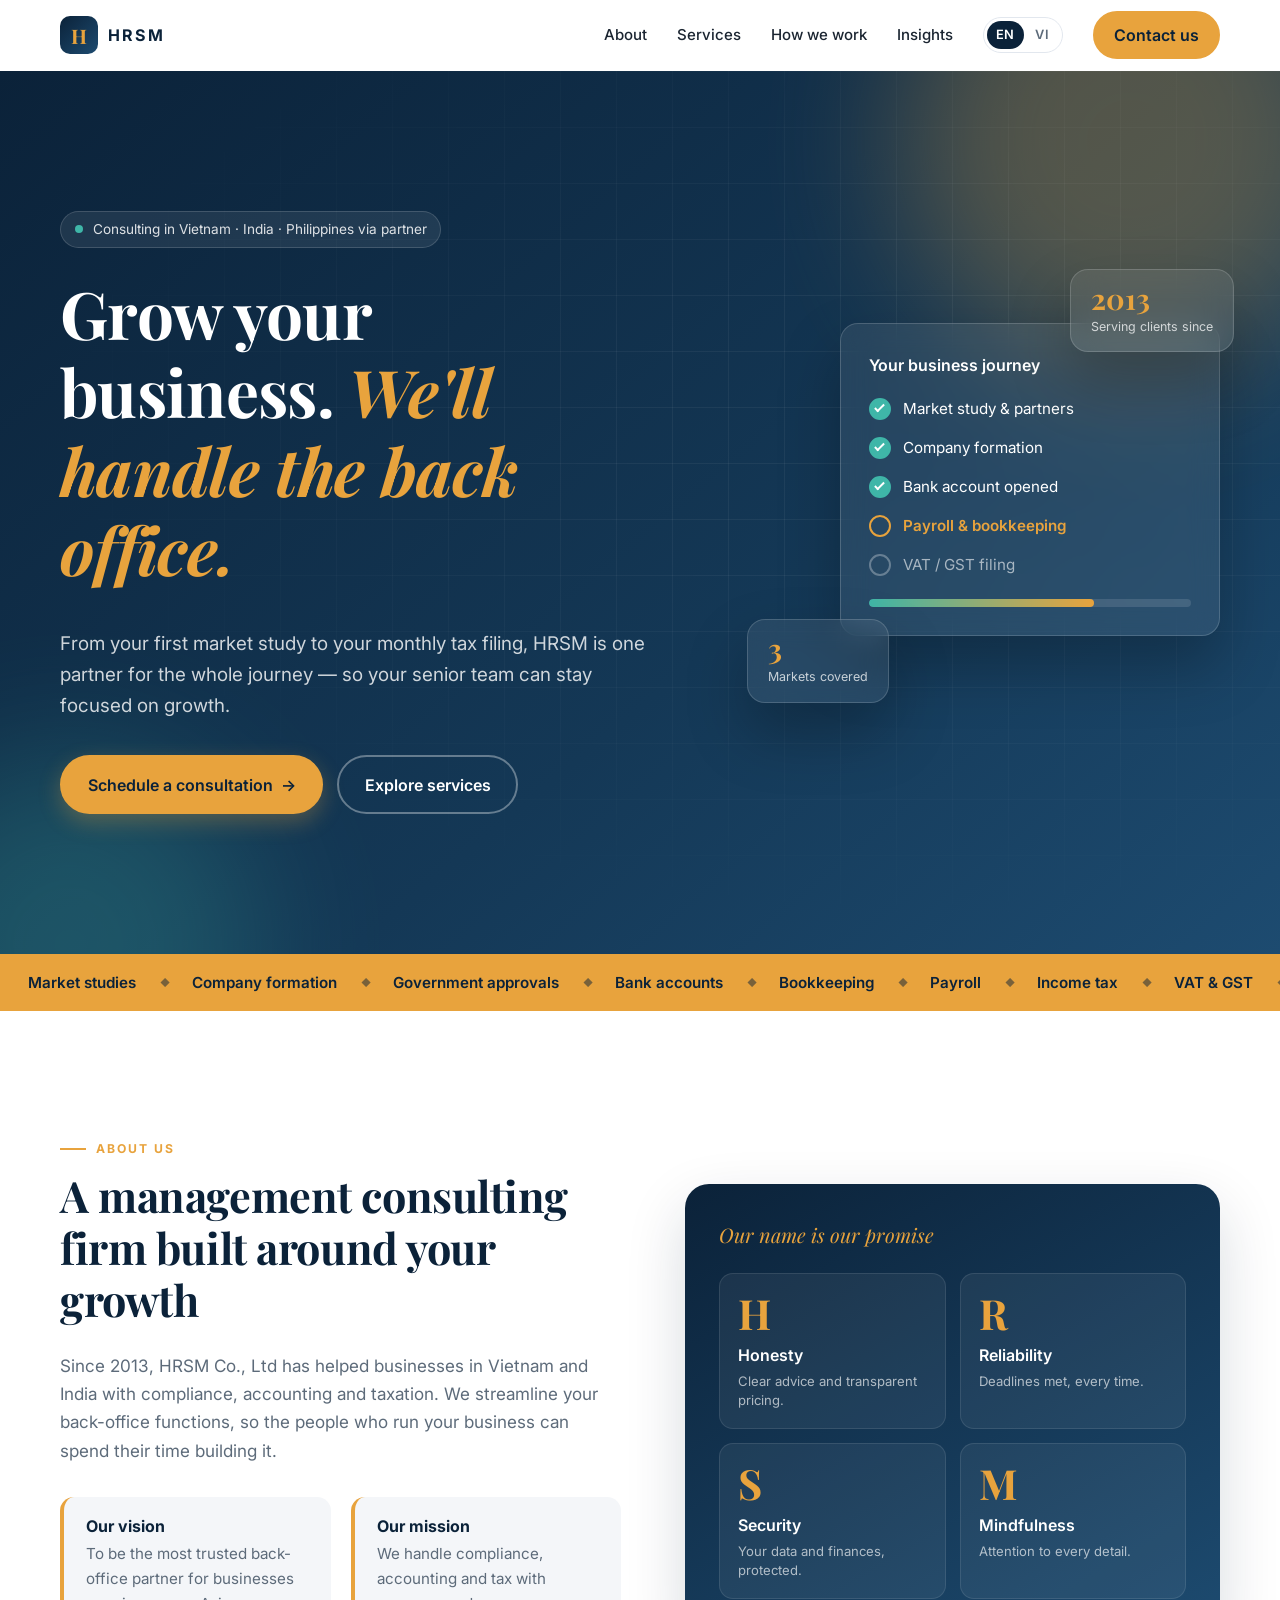
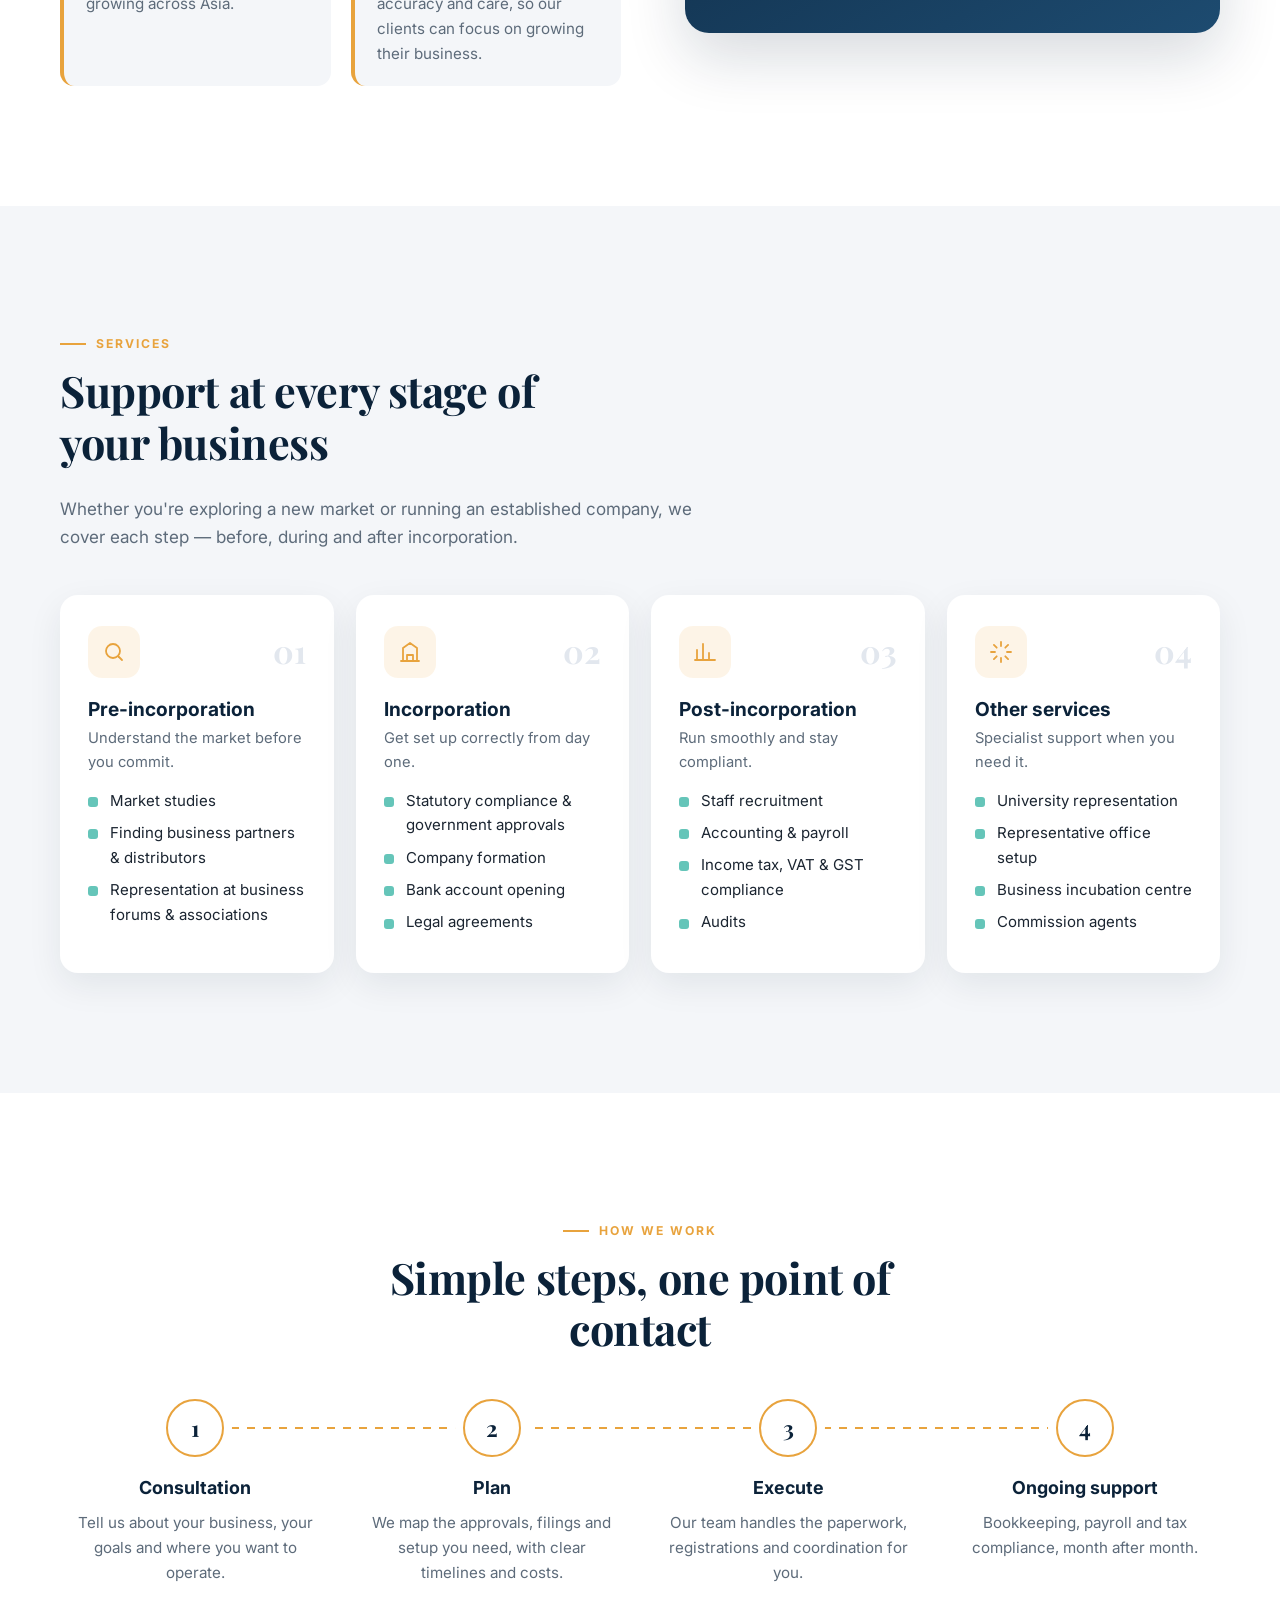
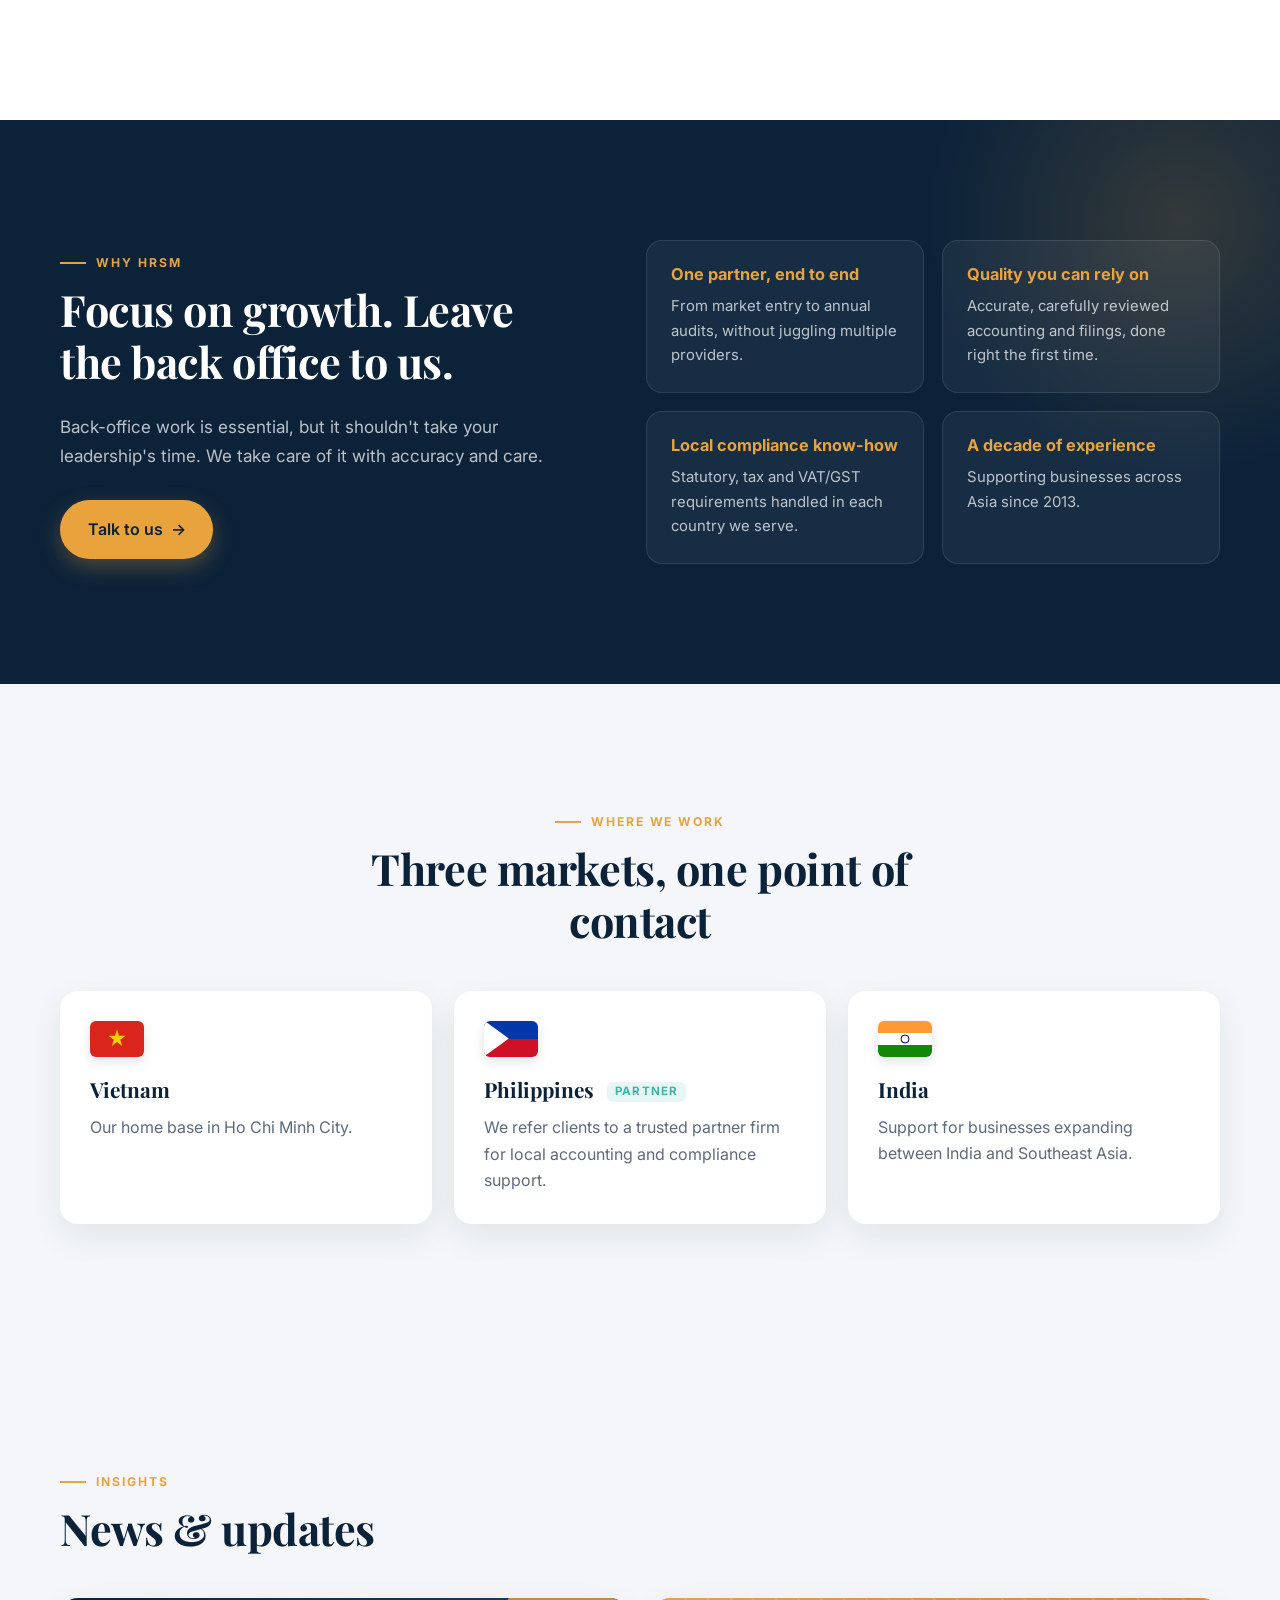
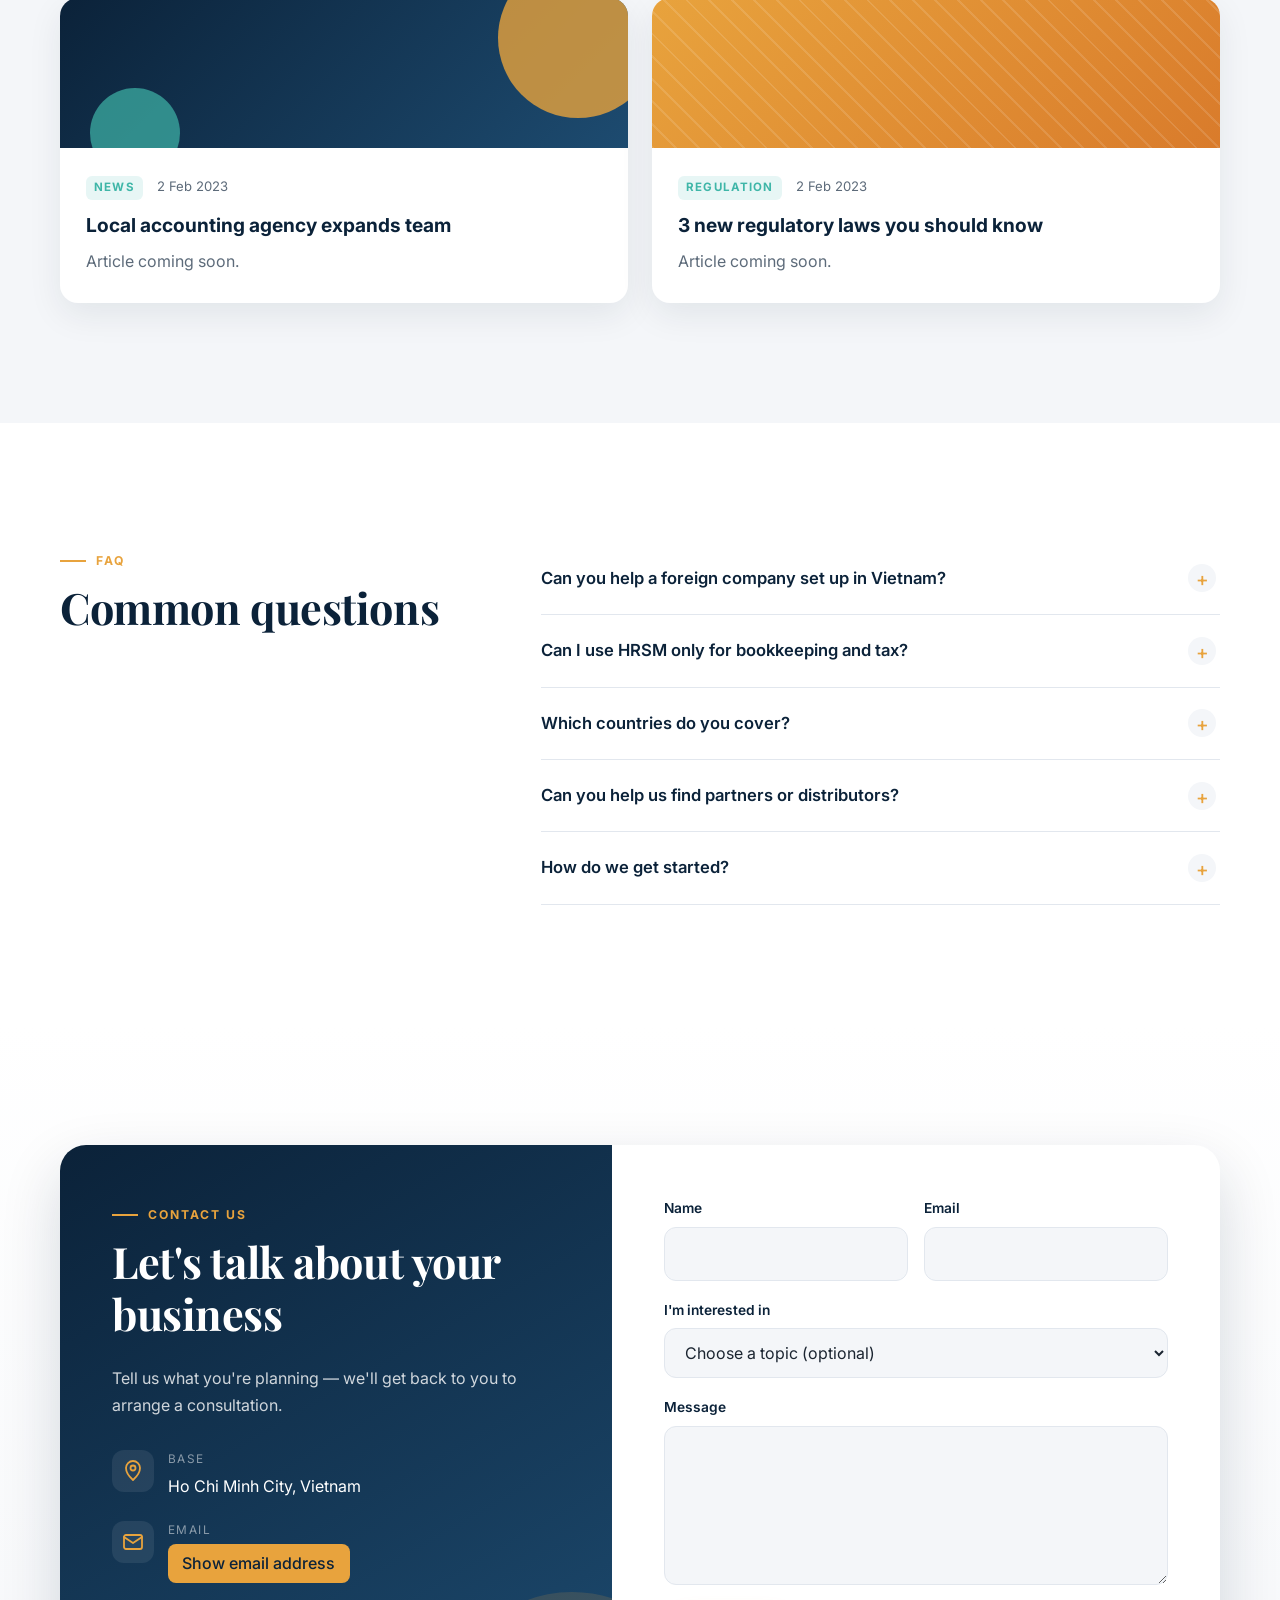
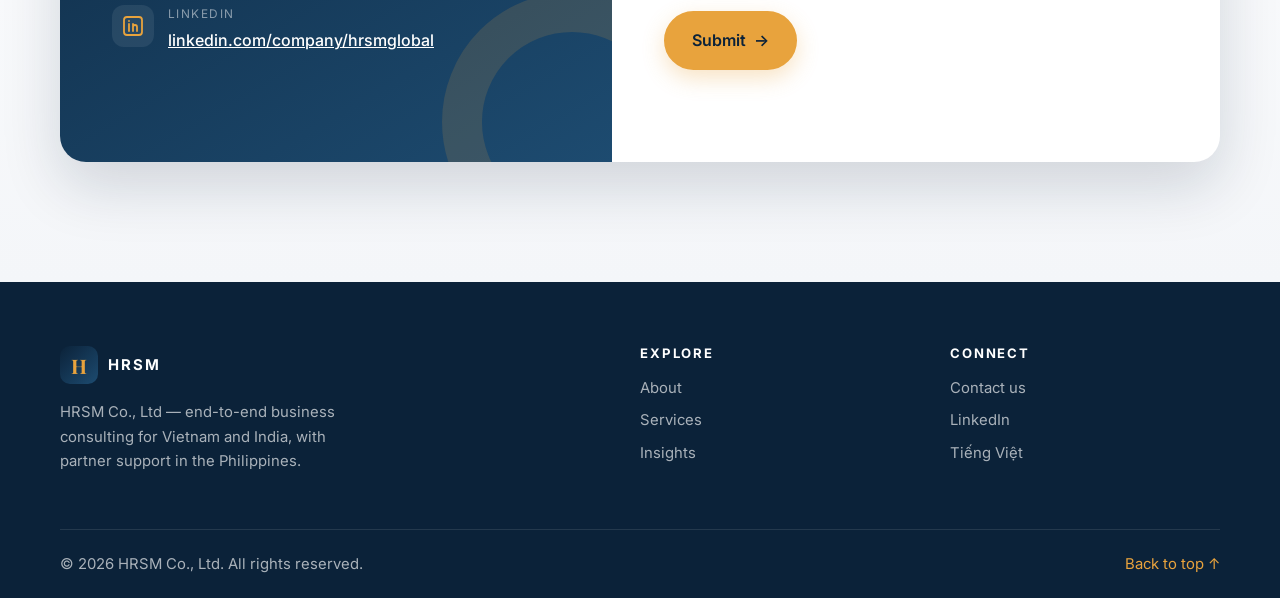
==== commit fb6c7597: "content: new vision and mission Co-Authored-By: Claude Opus 5.5 (1M context) <noreply@anthropic.com>" ====
--- a/index.html
+++ b/index.html
@@ -99,11 +99,11 @@
         <div class="vm">
           <div>
             <h3>Our vision</h3>
-            <p>Access knowledge to gain market share and provide quality solutions.</p>
+            <p>To be the most trusted back-office partner for businesses growing across Asia.</p>
           </div>
           <div>
             <h3>Our mission</h3>
-            <p>Support the growth of our customers.</p>
+            <p>We handle compliance, accounting and tax with accuracy and care, so our clients can focus on growing their business.</p>
           </div>
         </div>
       </div>
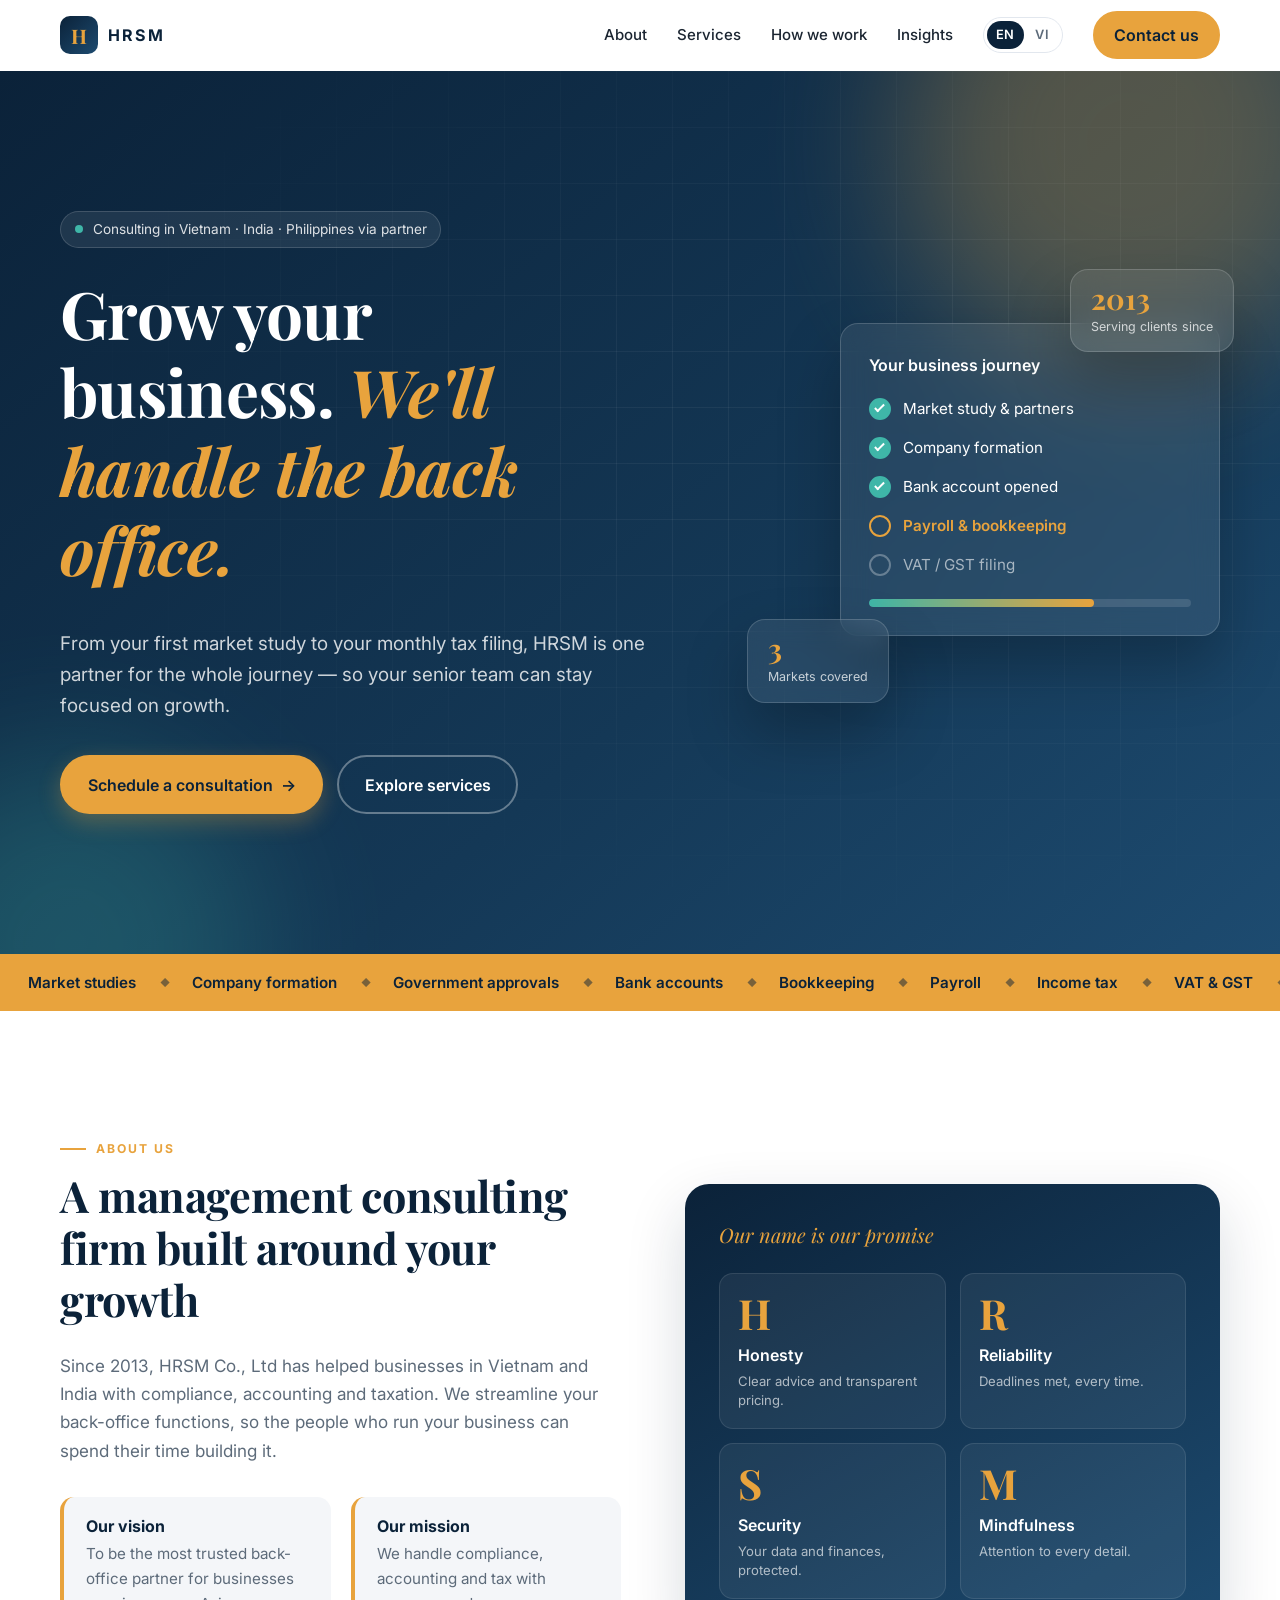
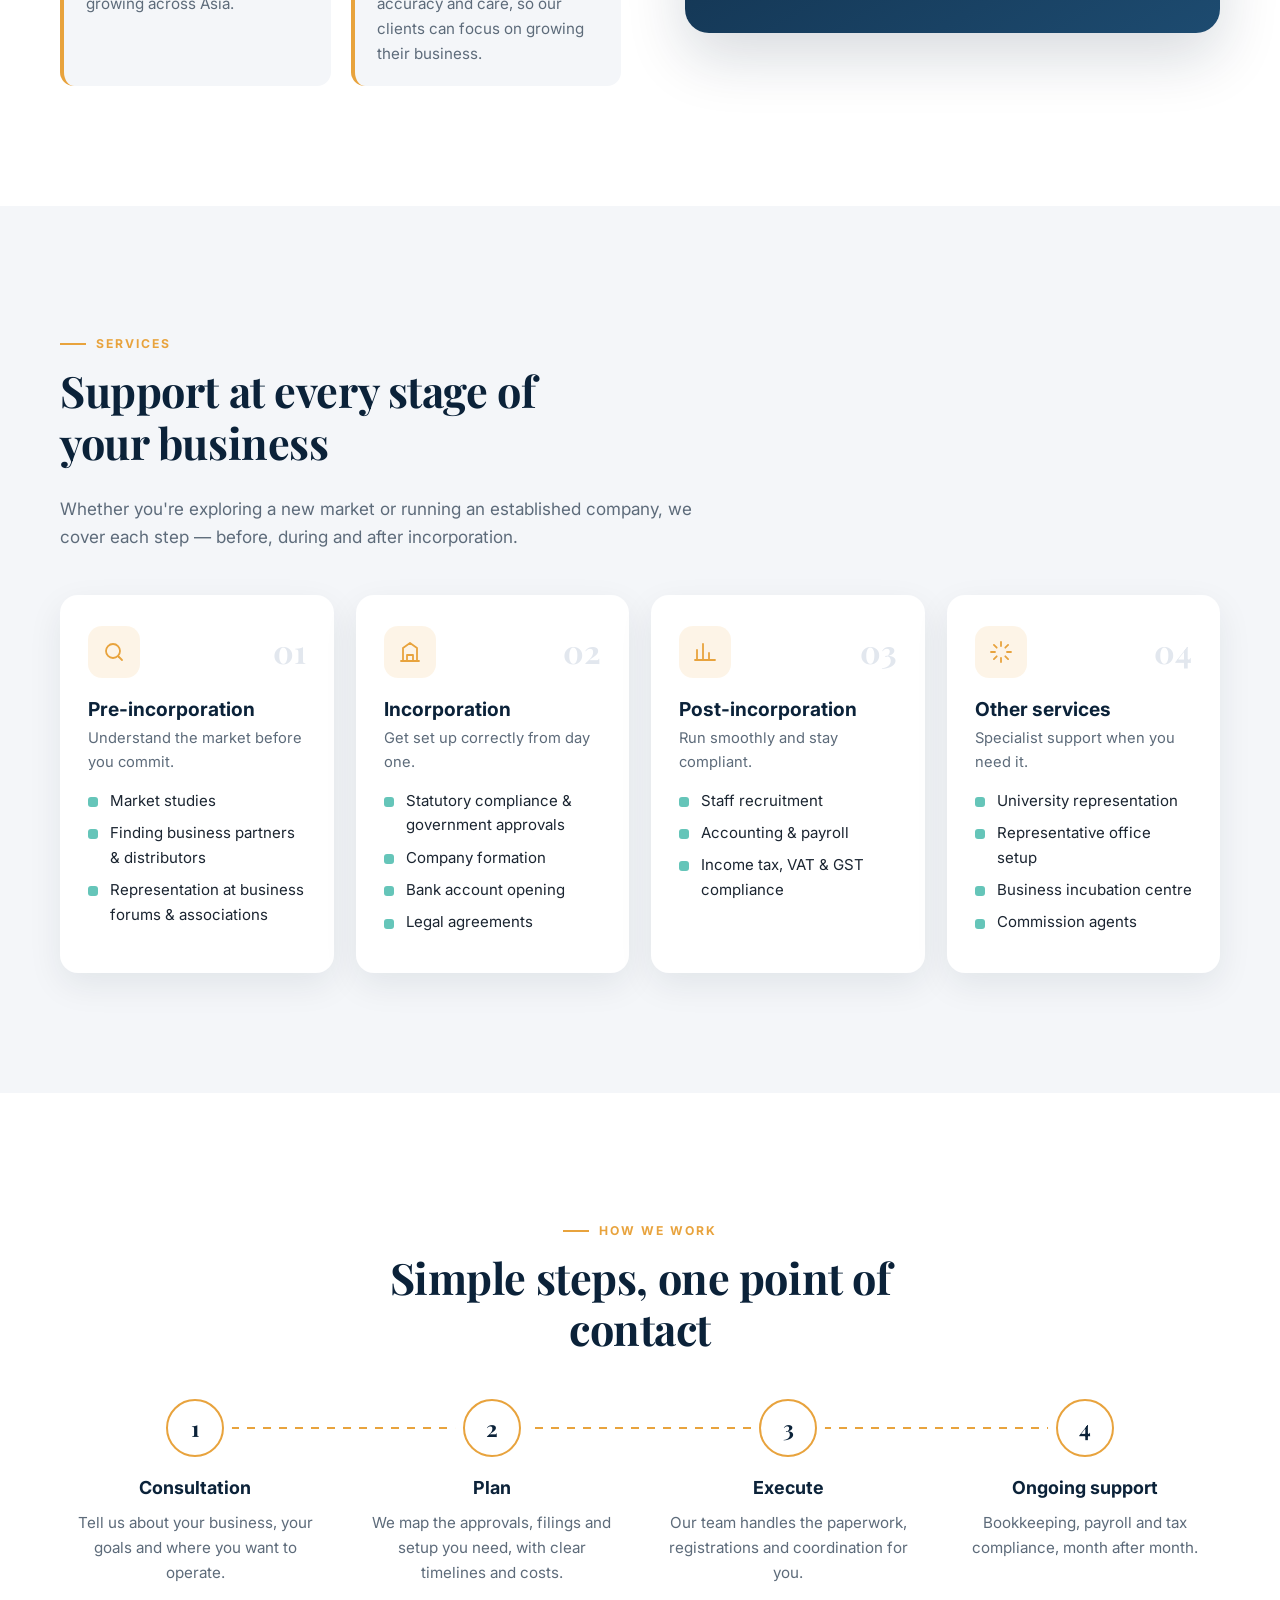
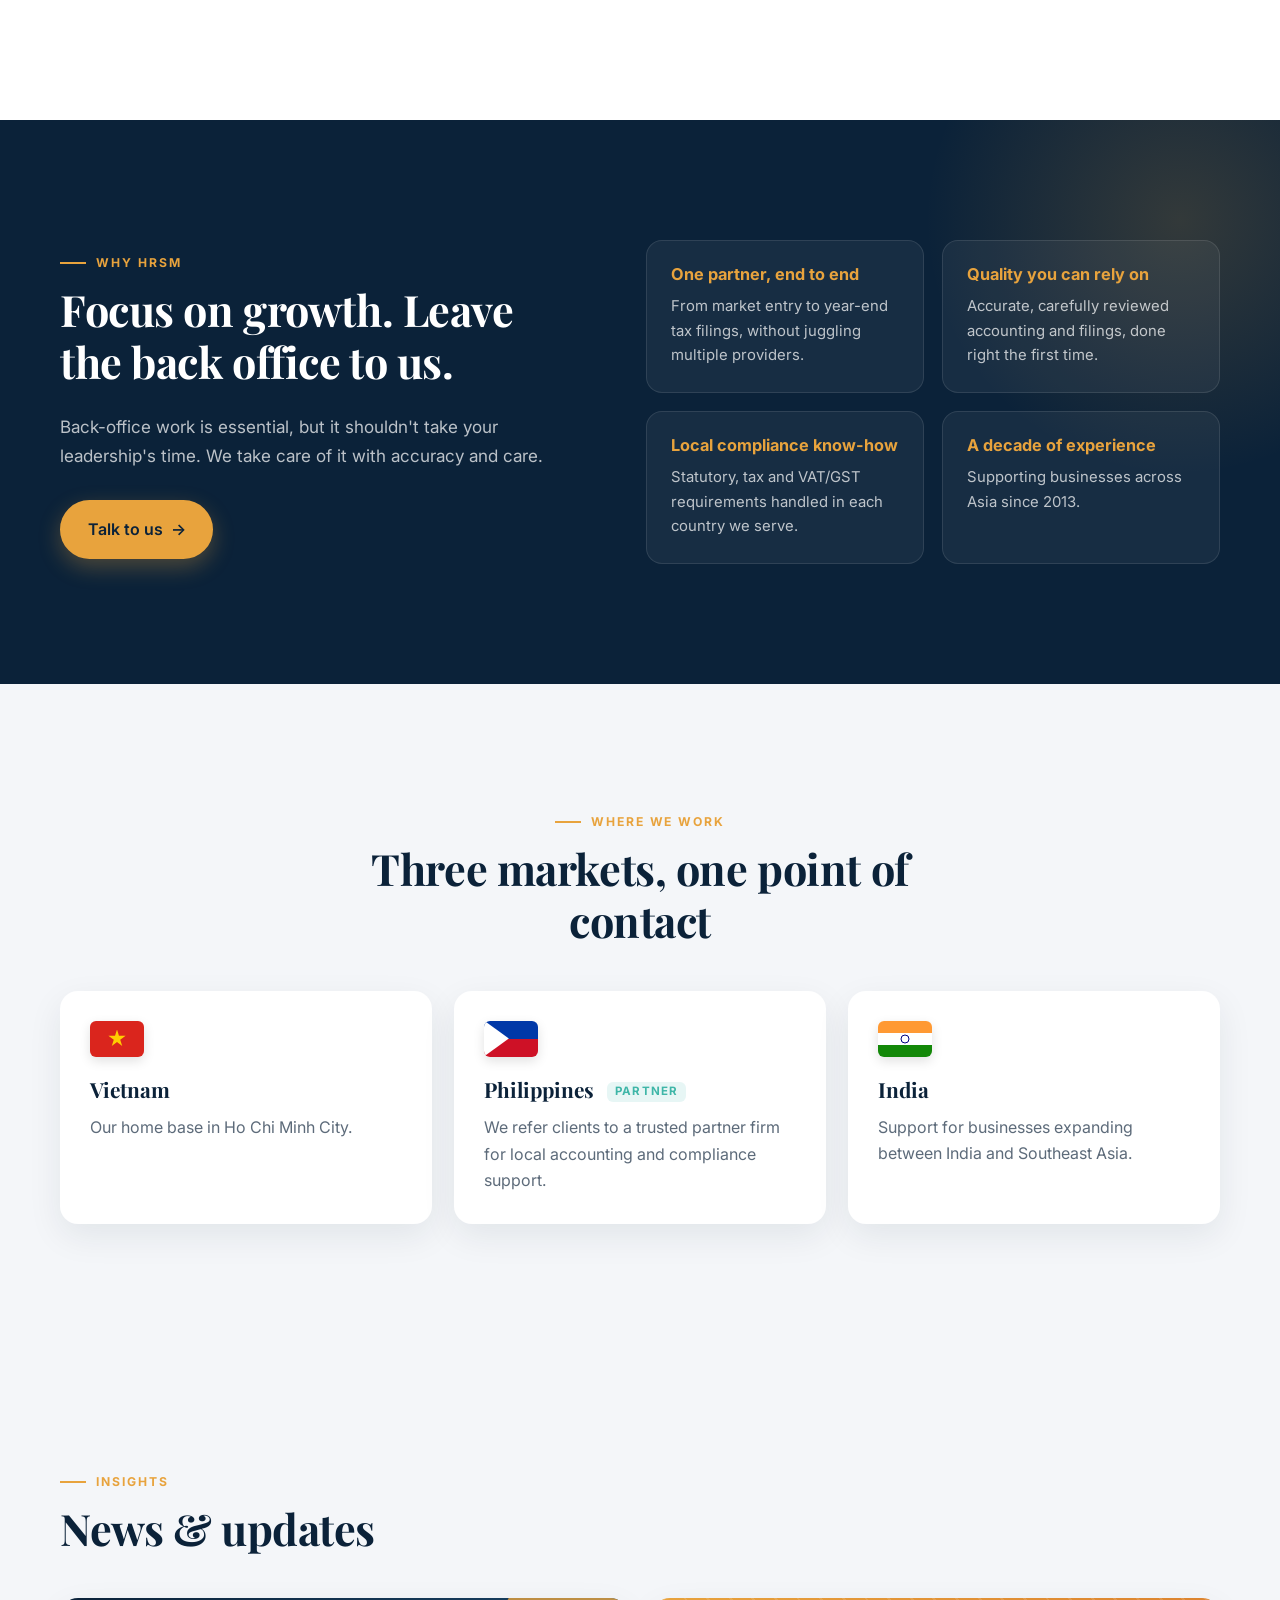
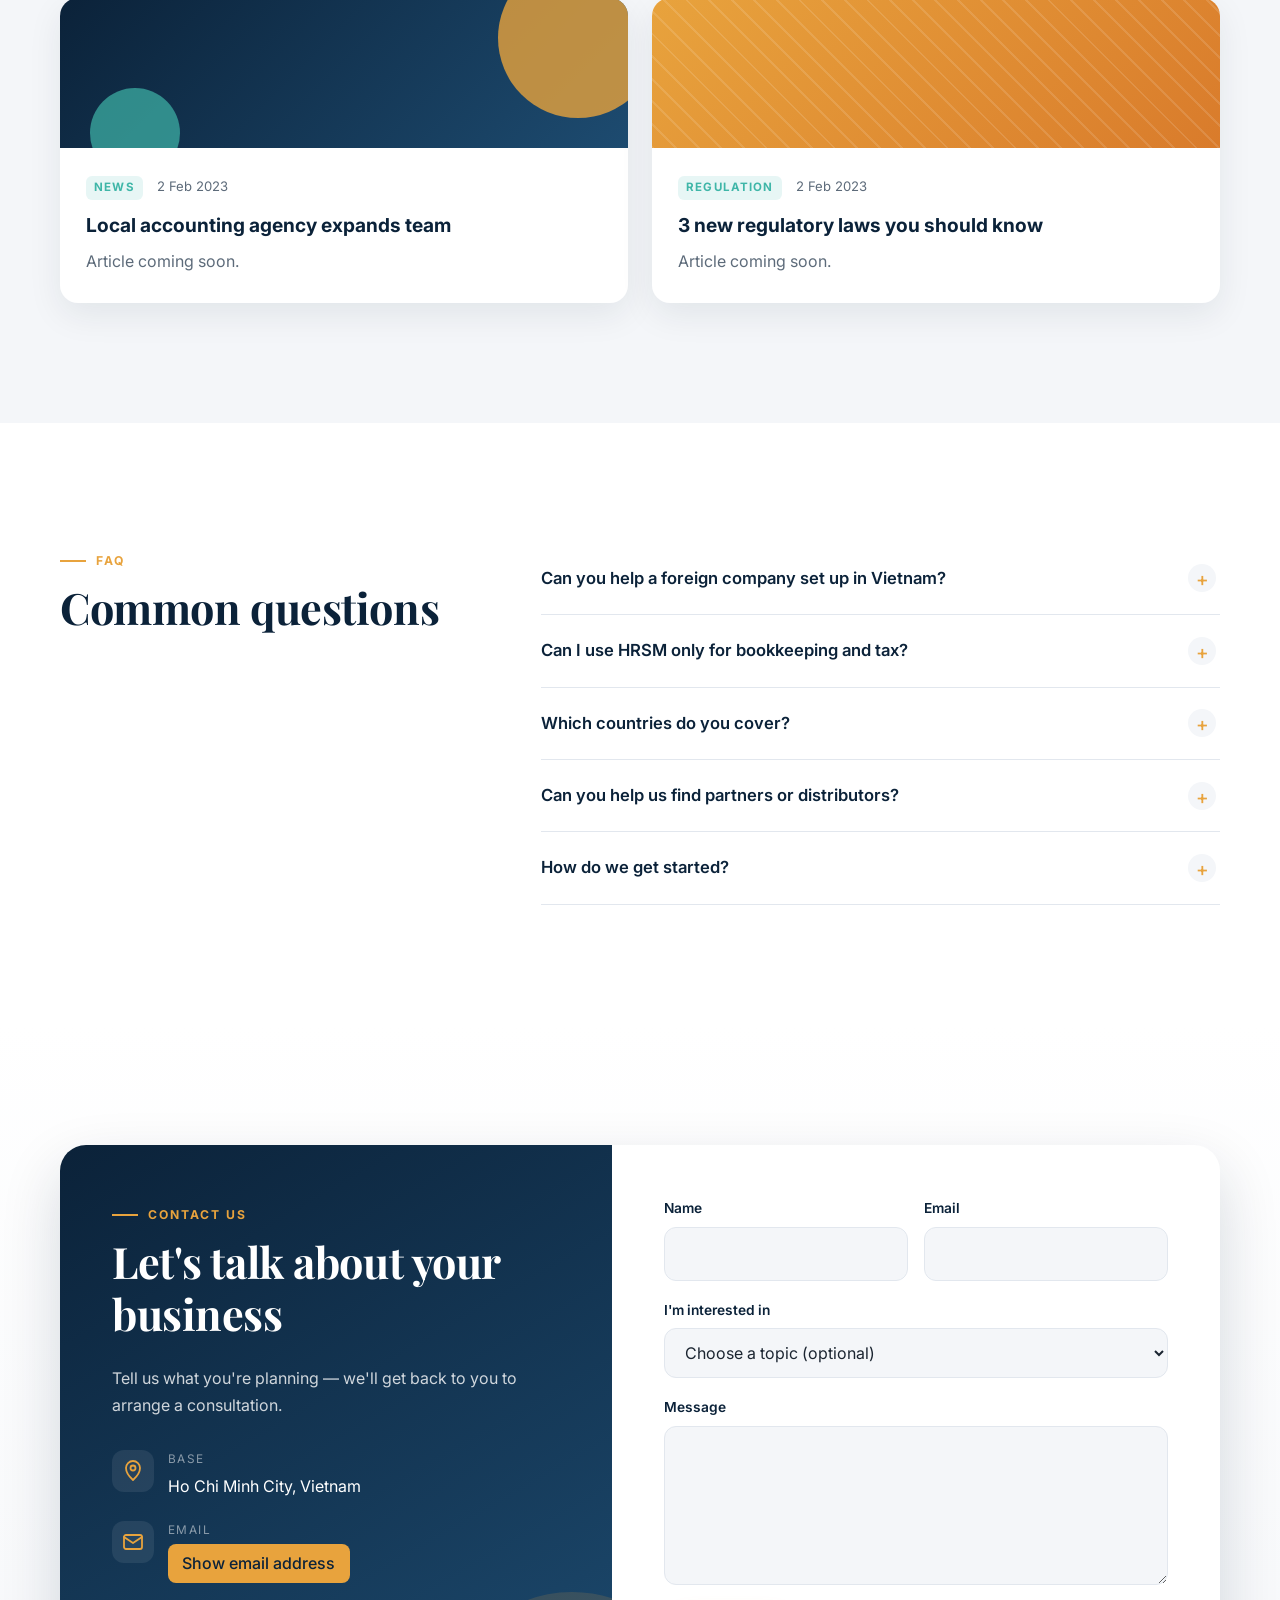
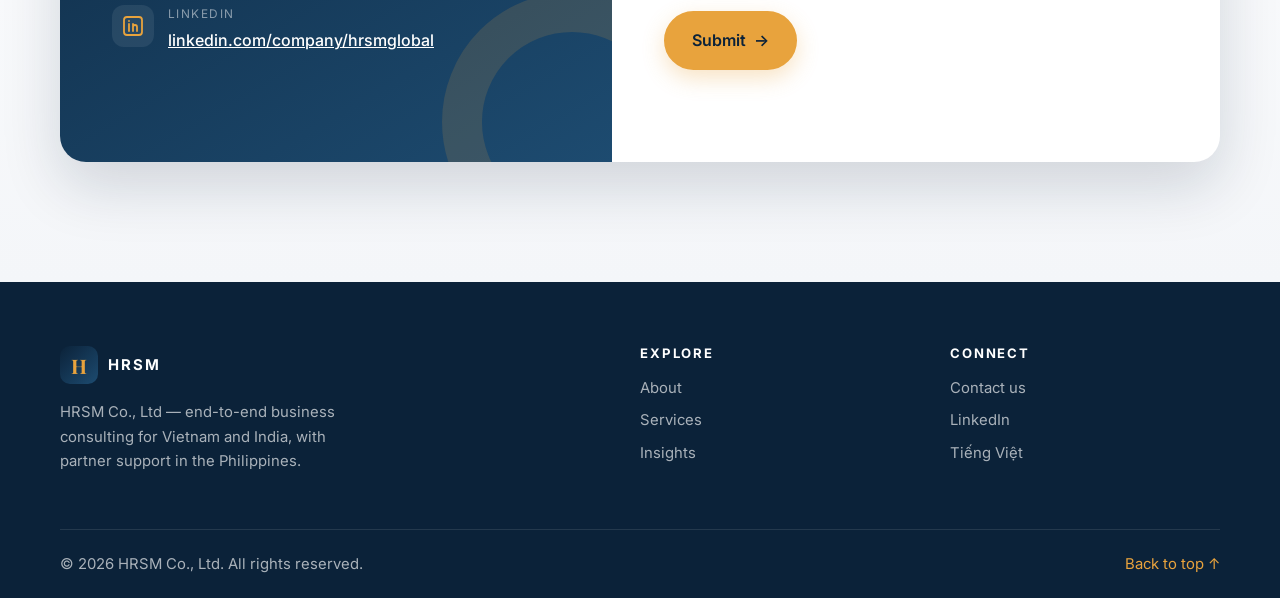
==== commit 696d8766: "content: remove audit services (not offered without CPA licence) Co-Authored-By: Claude Opus 5.5 (1M" ====
--- a/index.html
+++ b/index.html
@@ -84,8 +84,8 @@
   <!-- MARQUEE -->
   <div class="marquee" aria-label="Our areas of work">
     <div class="marquee-track">
-      <span>Market studies</span><span>Company formation</span><span>Government approvals</span><span>Bank accounts</span><span>Bookkeeping</span><span>Payroll</span><span>Income tax</span><span>VAT &amp; GST</span><span>Audits</span><span>Recruitment</span><span>Representative offices</span><span>Business incubation</span>
-      <span aria-hidden="true">Market studies</span><span aria-hidden="true">Company formation</span><span aria-hidden="true">Government approvals</span><span aria-hidden="true">Bank accounts</span><span aria-hidden="true">Bookkeeping</span><span aria-hidden="true">Payroll</span><span aria-hidden="true">Income tax</span><span aria-hidden="true">VAT &amp; GST</span><span aria-hidden="true">Audits</span><span aria-hidden="true">Recruitment</span><span aria-hidden="true">Representative offices</span><span aria-hidden="true">Business incubation</span>
+      <span>Market studies</span><span>Company formation</span><span>Government approvals</span><span>Bank accounts</span><span>Bookkeeping</span><span>Payroll</span><span>Income tax</span><span>VAT &amp; GST</span><span>Recruitment</span><span>Representative offices</span><span>Business incubation</span>
+      <span aria-hidden="true">Market studies</span><span aria-hidden="true">Company formation</span><span aria-hidden="true">Government approvals</span><span aria-hidden="true">Bank accounts</span><span aria-hidden="true">Bookkeeping</span><span aria-hidden="true">Payroll</span><span aria-hidden="true">Income tax</span><span aria-hidden="true">VAT &amp; GST</span><span aria-hidden="true">Recruitment</span><span aria-hidden="true">Representative offices</span><span aria-hidden="true">Business incubation</span>
     </div>
   </div>
 
@@ -167,7 +167,6 @@
             <li>Staff recruitment</li>
             <li>Accounting &amp; payroll</li>
             <li>Income tax, VAT &amp; GST compliance</li>
-            <li>Audits</li>
           </ul>
         </article>
         <article class="card fade">
@@ -232,7 +231,7 @@
       <div class="why-list">
         <div class="why-item fade">
           <h3>One partner, end to end</h3>
-          <p>From market entry to annual audits, without juggling multiple providers.</p>
+          <p>From market entry to year-end tax filings, without juggling multiple providers.</p>
         </div>
         <div class="why-item fade">
           <h3>Quality you can rely on</h3>
